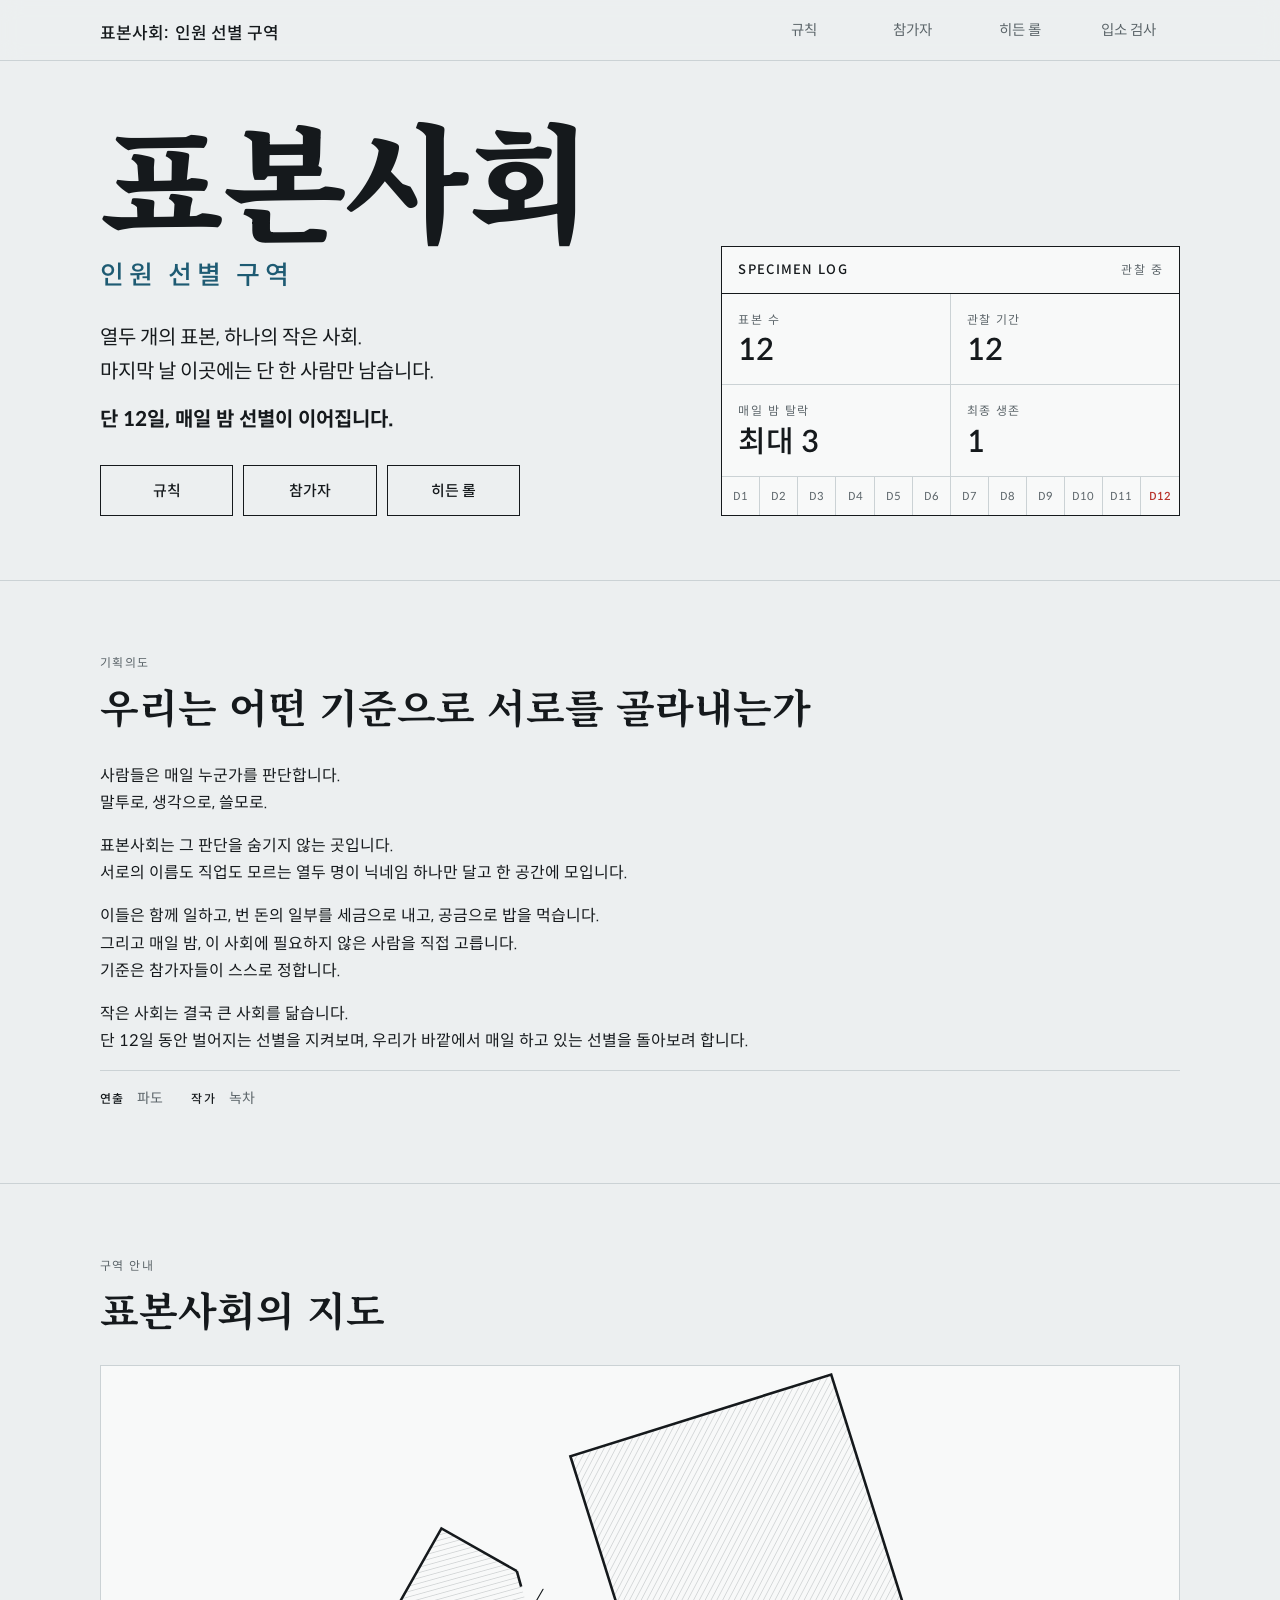
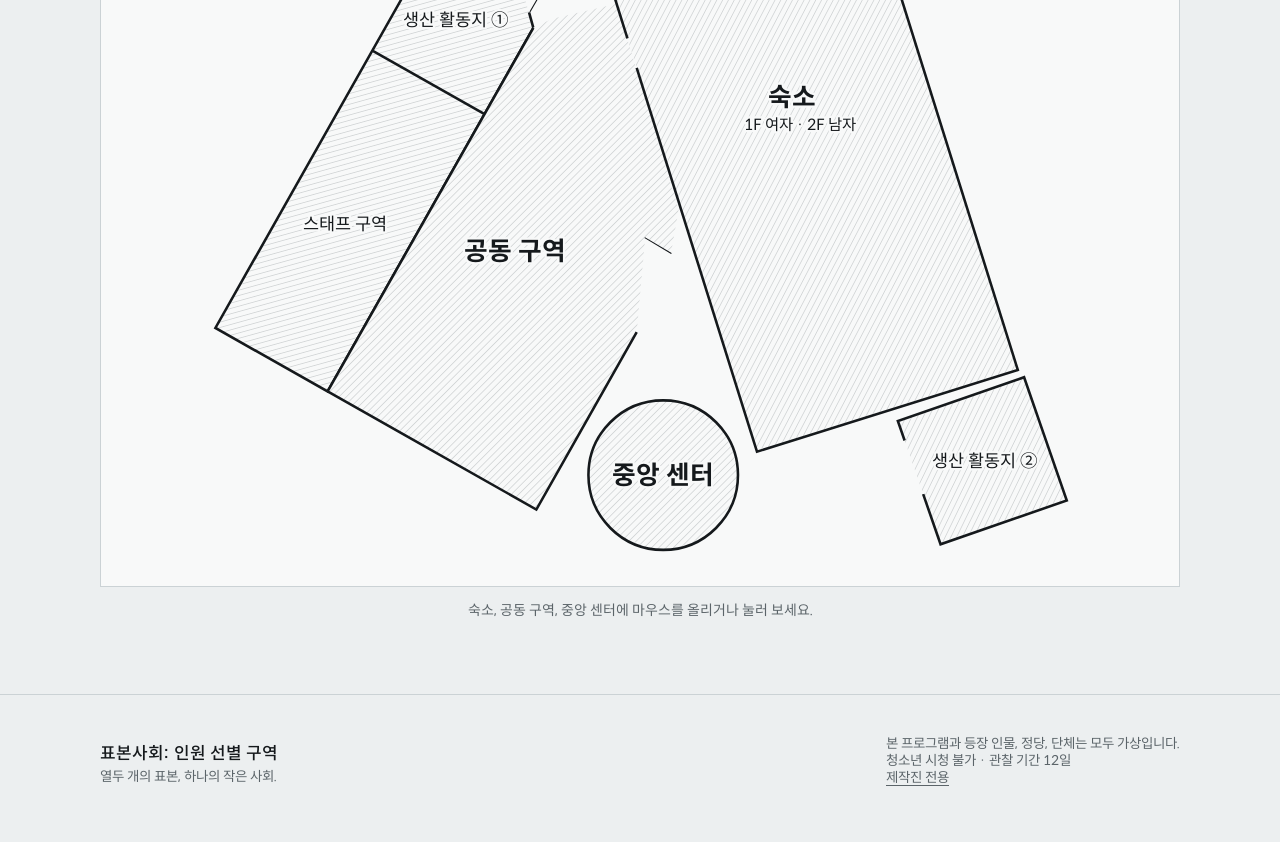
==== index.html @ 7f355a42 "입소 검사: 새 문항에서 첫 보기에 포커스 테두리가 떠 선택된 것처럼 보이던 문제 수정 Co-Authored-By: Claude Opus 5.5 <noreply@anthropic." ====
<!doctype html><html lang="ko"><head><meta charset=utf-8><meta name=viewport content="width=device-width,initial-scale=1,viewport-fit=cover"><style>:root{color-scheme:light;box-sizing:border-box;padding-top:env(safe-area-inset-top,0px);padding-bottom:env(safe-area-inset-bottom,0px)}html{scroll-padding-top:env(safe-area-inset-top,0px)}body{margin:0;padding:0;font:14px -apple-system,BlinkMacSystemFont,sans-serif;background:#fff;color:#000}img{max-width:100%}[hidden]:not([hidden=until-found i]){display:none!important}</style><title>표본사회: 인원 선별 구역</title><meta name="description" content="열두 개의 표본, 하나의 작은 사회. 표본사회: 인원 선별 구역"></head><body>
<link rel="preconnect" href="https://fonts.googleapis.com">
<link rel="stylesheet" href="https://fonts.googleapis.com/css2?family=Noto+Serif+KR:wght@400;600;700;900&display=swap">
<style>@font-face{font-family:'Spoqa Han Sans Neo';font-weight:400;font-display:swap;src:url('fonts/SpoqaHanSansNeo-Regular.woff2') format('woff2')}@font-face{font-family:'Spoqa Han Sans Neo';font-weight:500;font-display:swap;src:url('fonts/SpoqaHanSansNeo-Medium.woff2') format('woff2')}@font-face{font-family:'Spoqa Han Sans Neo';font-weight:700;font-display:swap;src:url('fonts/SpoqaHanSansNeo-Bold.woff2') format('woff2')}
/* Layout: 프로그램 공식 사이트 — 고정 상단 내비, 2단 히어로, 섹션별 그리드, 반응형 1단 전환 */
:root{
  --bg:#ECEFF0; --paper:#F8F9F9; --ink:#15191C; --muted:#5B6469; --line:#CBD2D5;
  --accent:#1E5B73; --accent-ink:#F8F9F9; --stamp:#B8322A; --tint:#DDE6E9;
  --display:"Noto Serif KR","Nanum Myeongjo",serif;
  --body:"Spoqa Han Sans Neo","Apple SD Gothic Neo","Malgun Gothic",sans-serif;
  --mono:var(--body);
  --head-h:60px;
}
@media (prefers-color-scheme: dark){:root:not([data-theme="light"]){
  --bg:#0F1315; --paper:#161C1F; --ink:#E4E9EB; --muted:#93A0A6; --line:#2A3438;
  --accent:#6FB2CC; --accent-ink:#0F1315; --stamp:#E0645A; --tint:#1C2A30; color-scheme:dark}}
:root[data-theme="dark"]{
  --bg:#0F1315; --paper:#161C1F; --ink:#E4E9EB; --muted:#93A0A6; --line:#2A3438;
  --accent:#6FB2CC; --accent-ink:#0F1315; --stamp:#E0645A; --tint:#1C2A30; color-scheme:dark}
*{box-sizing:border-box}
html{scroll-behavior:smooth}
@media (prefers-reduced-motion:reduce){html{scroll-behavior:auto}}
body{background:var(--bg);color:var(--ink);font-family:var(--body);font-size:16px;line-height:1.7;margin:0;word-break:keep-all;overflow-wrap:break-word;line-break:strict;-webkit-text-size-adjust:100%}
p,li,dd,td,blockquote{text-wrap:pretty}
button,input,textarea,dialog,table{word-break:inherit;overflow-wrap:inherit}
.wd{white-space:nowrap}
h1,h2,h3{font-weight:700;text-wrap:balance;margin:0}
p{margin:0}
a{color:inherit}
.container{max-width:1120px;margin:0 auto;padding-inline:20px}
.label{font-family:var(--mono);font-size:12px;letter-spacing:.12em;text-transform:uppercase;color:var(--muted)}
button{font:inherit;color:inherit}

/* header */
.site-head{position:sticky;top:env(safe-area-inset-top,0px);z-index:20;background:color-mix(in srgb,var(--bg) 88%,transparent);backdrop-filter:blur(10px);border-bottom:1px solid var(--line)}
.head-row{height:var(--head-h);display:flex;align-items:center;justify-content:space-between;gap:16px}
.brand{display:inline-flex;align-items:baseline;gap:.45em;line-height:1.2;text-decoration:none;color:var(--ink);white-space:nowrap}
.brand b{font-family:var(--display);font-weight:700;font-size:clamp(19px,5vw,24px);letter-spacing:.01em;color:var(--ink)}
.brand span{font-family:var(--body);font-weight:500;font-size:clamp(14px,3.6vw,17px);letter-spacing:0;color:var(--ink)}
.nav{display:grid;grid-template-columns:repeat(4,104px);gap:4px}
.nav a,.nav button{display:block;text-align:center;text-decoration:none;font-size:14.5px;padding:8px 0;border:0;background:none;cursor:pointer;color:var(--muted)}
.nav a:hover,.nav a.on,.nav button:hover,.nav button.on{color:var(--ink);background:var(--tint)}
.mobile-nav button{display:block;width:100%;text-align:left;padding:12px 4px;border:0;border-bottom:1px solid var(--line);background:none;font-size:16px;cursor:pointer}
.menu-btn{display:none;background:none;border:1px solid var(--line);width:42px;height:38px;cursor:pointer;align-items:center;justify-content:center}
.menu-btn svg{width:20px;height:20px;stroke:var(--ink)}
.mobile-nav{border-top:1px solid var(--line);padding-block:8px 16px}
.mobile-nav a{display:block;padding:12px 4px;text-decoration:none;border-bottom:1px solid var(--line);font-size:16px}
@media (max-width:820px){.nav{display:none}.menu-btn{display:flex}}
a:focus-visible,button:focus-visible{outline:2px solid var(--stamp);outline-offset:2px}

/* hidden mode: palette flips, only the hidden-role section shows */
body.hidden-mode{
  --bg:#0E1113; --paper:#151A1D; --ink:#EEF1F2; --muted:#8E9AA0; --line:#2B353A;
  --accent:#E0645A; --accent-ink:#0E1113; --stamp:#E0645A; --tint:#22191A;
}
@media (prefers-color-scheme: dark){:root:not([data-theme="light"]) body.hidden-mode{
  --bg:#EEF1F2; --paper:#F8F9F9; --ink:#121618; --muted:#5B6469; --line:#C9D0D3;
  --accent:#B8322A; --accent-ink:#F8F9F9; --stamp:#B8322A; --tint:#F1DEDC; color-scheme:light}}
:root[data-theme="dark"] body.hidden-mode{
  --bg:#EEF1F2; --paper:#F8F9F9; --ink:#121618; --muted:#5B6469; --line:#C9D0D3;
  --accent:#B8322A; --accent-ink:#F8F9F9; --stamp:#B8322A; --tint:#F1DEDC; color-scheme:light}
body{transition:background-color .4s,color .4s}
@media (prefers-reduced-motion:reduce){body{transition:none}}
section[data-page]{animation:pagein .35s ease}
@keyframes pagein{from{opacity:.4;transform:translateY(6px)}to{opacity:1;transform:none}}
@media (prefers-reduced-motion:reduce){section[data-page]{animation:none}}
.page-first{border-top:0 !important}
#shadow{min-height:calc(100vh - var(--head-h) - 140px);display:grid;align-content:center}
#shadow[hidden]{display:none}
.nav button.on,.mobile-nav button.on{color:var(--ink);background:var(--tint);font-weight:500}
.back{margin-top:24px;background:none;border:1.5px solid var(--ink);padding:10px 18px;cursor:pointer;font-size:14.5px}
.back:hover{background:var(--tint)}
.back-bottom{margin-top:40px}

/* hero */
.hero{padding-block:56px 64px}
.hero-grid{display:grid;grid-template-columns:1.25fr 1fr;gap:48px;align-items:end}
.hero h1{font-family:var(--display);font-weight:900;font-size:clamp(60px,11vw,128px);line-height:.95;letter-spacing:-.01em}
.hero .sub{font-family:var(--body);font-weight:500;font-size:clamp(18px,2.6vw,26px);letter-spacing:.18em;color:var(--accent);margin-top:14px}
.tagline{font-size:clamp(17px,2.2vw,20px);margin-top:24px}
.tagline-strong{margin-top:14px;font-weight:700}
.cta{display:grid;grid-template-columns:repeat(3,1fr);gap:10px;margin-top:28px;max-width:420px}
.btn{display:flex;align-items:center;justify-content:center;padding:12px 8px;background:none;cursor:pointer;text-decoration:none;font-weight:500;font-size:15px;border:1.5px solid var(--ink)}
.btn:hover{background:var(--ink);color:var(--bg)}
.label-card{background:var(--paper);border:1.5px solid var(--ink);display:grid}
.label-card header{display:flex;justify-content:space-between;align-items:center;padding:12px 16px;border-bottom:1.5px solid var(--ink)}
.label-card header b{font-family:var(--mono);font-weight:500;font-size:13px;letter-spacing:.1em}
.stats{display:grid;grid-template-columns:1fr 1fr}
.stats div{padding:16px;border-bottom:1px solid var(--line);display:grid;gap:2px}
.stats div:nth-child(odd){border-right:1px solid var(--line)}
.stats strong{font-family:var(--mono);font-weight:500;font-size:30px;font-variant-numeric:tabular-nums;line-height:1.2}
.days{display:grid;grid-template-columns:repeat(12,1fr)}
.days span{font-family:var(--mono);font-size:11px;text-align:center;padding:10px 0;border-right:1px solid var(--line);color:var(--muted)}
.days span:last-child{border-right:0;color:var(--stamp);font-weight:500}
@media (max-width:820px){.hero-grid{grid-template-columns:1fr;gap:32px}}

/* sections */
.sec{padding-block:72px;border-top:1px solid var(--line);scroll-margin-top:var(--head-h)}
.sec-head{display:grid;gap:8px;margin-bottom:32px}
.sec-head h2{font-family:var(--display);font-size:clamp(28px,4vw,40px);line-height:1.2}
.sec-head p{color:var(--muted)}

/* intro */
.intro-grid{display:grid;grid-template-columns:1fr;gap:48px}
.intro-grid p{max-width:none;width:100%}
.intro-grid p+p{margin-top:16px}
.facts{background:var(--paper);border:1px solid var(--line);align-self:start}
.facts div{display:grid;grid-template-columns:6.5em 1fr;gap:12px;padding:14px 18px;border-bottom:1px solid var(--line);font-size:15px}
.facts div:last-child{border-bottom:0}
.facts dt{color:var(--muted)}
.facts dd{margin:0;min-width:0}
.num{font-family:var(--mono);font-variant-numeric:tabular-nums}
@media (max-width:820px){.intro-grid{grid-template-columns:1fr;gap:28px}}

/* rules tabs */
.tabs{display:flex;flex-wrap:wrap;gap:0;border-bottom:1.5px solid var(--ink);overflow:visible;height:auto}
.tab{background:none;border:0;padding:12px 20px;cursor:pointer;font-size:15px;color:var(--muted);border-bottom:3px solid transparent;margin-bottom:-1.5px;white-space:nowrap}
.tab[aria-selected="true"]{color:var(--ink);border-bottom-color:var(--accent);font-weight:500}
.panel{display:grid;grid-template-columns:repeat(auto-fit,minmax(260px,1fr));gap:16px;padding-top:24px}
.rule{background:var(--paper);border:1px solid var(--line);padding:20px;display:grid;gap:8px;align-content:start}
.rule h3{font-family:var(--display);font-weight:600;font-size:22px}
.hl{color:var(--stamp);font-weight:500}

/* flow */
.flow{list-style:none;margin:0;padding:0;display:grid;grid-template-columns:repeat(5,1fr);gap:0;counter-reset:s;border:1.5px solid var(--ink);background:var(--paper)}
.flow li{counter-increment:s;padding:20px 18px;border-right:1px solid var(--line);display:grid;gap:6px;align-content:start;min-width:0}
.flow li:last-child{border-right:0}
.flow li::before{content:counter(s,decimal-leading-zero);font-family:var(--mono);font-size:22px;color:var(--accent)}
.flow b{font-weight:500}
.flow p{font-size:14.5px;color:var(--muted)}
@media (max-width:900px){.flow{grid-template-columns:1fr}.flow li{border-right:0;border-bottom:1px solid var(--line);grid-template-columns:3em 1fr}.flow li::before{grid-row:span 2}.flow li:last-child{border-bottom:0}}

/* code decoder */
.code-grid{display:grid;grid-template-columns:1.1fr 1fr;gap:32px;align-items:start}
.decoder{background:var(--paper);border:1.5px solid var(--ink);padding:24px;display:grid;gap:20px}
.code-row{display:flex;flex-wrap:wrap;gap:8px;align-items:center}
.slot{font-family:var(--mono);font-size:30px;width:54px;height:62px;display:grid;place-items:center;border:1px solid var(--line);background:var(--bg);line-height:1}
button.slot{cursor:pointer}
button.slot:hover{border-color:var(--ink)}
button.slot[aria-pressed="true"]{background:var(--accent);color:var(--accent-ink);border-color:var(--accent)}
.code-rows{display:grid;grid-template-columns:auto 1fr;gap:8px 14px;align-items:center}
.row-label{font-family:var(--mono);font-size:12px;letter-spacing:.1em;color:var(--muted)}
.code-row{flex-wrap:nowrap}
.num-row .slot{color:var(--muted)}
.num-row .slot.on{color:var(--accent);border-color:var(--accent)}
.sep{font-family:var(--mono);font-size:26px;color:var(--muted);padding-inline:2px}
.axis-note{min-height:6em;border-left:3px solid var(--accent);padding-left:14px;display:grid;gap:4px;align-content:start}
.axis-note strong{font-weight:500;font-size:18px}
.axes{display:grid;gap:0;border-top:1px solid var(--line)}
.axes div{display:grid;grid-template-columns:3.2em 5em 1fr;gap:12px;padding:14px 0;border-bottom:1px solid var(--line);align-items:baseline}
.axes .pair{font-family:var(--mono);color:var(--accent);font-size:14px;display:block;min-width:0}
.axes .pair small{display:block;margin-top:2px;font-size:12px;letter-spacing:.06em;color:var(--muted)}
.axis-note .ini{color:var(--accent)}
.credits{display:flex;flex-wrap:wrap;gap:4px 28px;margin-top:28px;padding-top:16px;border-top:1px solid var(--line);font-size:14px;color:var(--muted)}
.credits b{font-family:var(--mono);font-weight:500;font-size:12px;letter-spacing:.1em;color:var(--ink);margin-right:10px}
.side-tabs{display:flex;gap:6px;flex-wrap:wrap;margin-block:2px 4px}
.side-tab{font-family:var(--body);font-size:13px;padding:5px 12px;border:1px solid var(--line);background:var(--bg);color:var(--ink);cursor:pointer}
.side-tab b{font-family:var(--mono);font-weight:500;color:var(--accent)}
.side-tab em{font-style:normal;font-size:11px;color:var(--muted);margin-left:2px}
.side-tab:hover{border-color:var(--ink)}
.side-tab[aria-selected="true"]{background:var(--accent);color:var(--accent-ink);border-color:var(--accent)}
.side-tab[aria-selected="true"] b,.side-tab[aria-selected="true"] em{color:inherit}
@media (max-width:820px){.code-grid{grid-template-columns:1fr}}
@media (max-width:420px){.slot{width:44px;height:54px;font-size:24px}.axes div{grid-template-columns:3em 1fr}.axes .pair{grid-column:2}}

/* zones */
.zmap{margin:0}
.zmap-art{height:min(822px,calc((100vw - 40px) * 1590 / 1740));border:1px solid var(--line);background:var(--paper);--hatch:color-mix(in srgb,var(--muted) 55%,var(--paper))}
.zmap-art svg{display:block;width:100%;height:100%}
.zmap-art .bg{fill:var(--paper)}
.zhint{margin:12px 0 0;color:var(--muted);font-size:14px;text-align:center}
.zmap-art .ar,.zmap-art .ar2{fill:url(#hx);stroke:none;transition:fill .2s}
.zmap-art .wl{fill:none;stroke:var(--ink);stroke-width:5;stroke-linejoin:miter}
.zmap-art .th{fill:none;stroke:var(--ink);stroke-width:1.6}
.zmap-art .fu,.zmap-art .rm{fill:var(--paper);stroke:var(--ink);stroke-width:2}
.zmap-art .bt{fill:var(--tint);stroke:var(--ink);stroke-width:1.6}
.zmap-art .tv{fill:var(--ink)}
.zmap-art .bk{fill:var(--muted)}
.zmap-art .mb{fill:var(--paper);stroke:var(--ink);stroke-width:3}
.zmap-art .mn,.zlegend .mn{stroke:var(--ink);stroke-width:5;stroke-linecap:round;fill:none}
.zmap-art .wbd,.zlegend .wbd{stroke:var(--ink);stroke-width:5;stroke-dasharray:10 6;fill:none}
.zmap-art .mg{fill:var(--paper);stroke:var(--ink);stroke-width:2}
.zmap-art .ds{fill:none;stroke:var(--ink);stroke-width:2;stroke-dasharray:12 9}
.zmap-art .gate{fill:none;stroke:var(--ink);stroke-width:2.2;stroke-linecap:round;stroke-linejoin:round}
.zmap-art .gl{fill:none;stroke:var(--ink);stroke-width:3;stroke-linejoin:round}
.zr:hover .gl{stroke:var(--accent)}
.zmap-art .arw{fill:none;stroke:var(--muted);stroke-width:4;stroke-linecap:round;stroke-linejoin:round}
.zmap-art .stat{transition:opacity .2s}
.zr{cursor:pointer;outline:none;transition:opacity .2s}
.zmap-art:has(.zr:hover) .zr:not(:hover),.zmap-art:has(.zr:hover) .stat,.zmap-art:has(.zr:focus-visible) .zr:not(:focus-visible),.zmap-art:has(.zr:focus-visible) .stat{opacity:.3}
.zr:hover .ar,.zr:focus-visible .ar{fill:color-mix(in srgb,var(--accent) 30%,var(--paper))}
.zr:hover .wl,.zr:focus-visible .wl{stroke:var(--accent)}
.zmap-art text{font-family:var(--body);text-anchor:middle;pointer-events:none;fill:var(--ink);paint-order:stroke;stroke:var(--paper);stroke-width:9px;stroke-linejoin:round}
.zmap-art .zn{font-size:50px;font-weight:600}
.zmap-art .zs{font-size:34px}
.zmap-art .zs2{font-size:30px}
.zlegend{list-style:none;margin:0;padding:0;display:flex;flex-wrap:wrap;gap:6px 16px;font-size:13px;color:var(--muted)}
.zlegend li{display:flex;align-items:center;gap:6px}
.zlegend svg{width:24px;height:12px;flex:none}
.zlegend .tv{fill:var(--ink)}.zlegend .bk{fill:var(--muted)}.zlegend .mb{fill:var(--paper);stroke:var(--ink);stroke-width:1.5}.zlegend .bt{fill:var(--tint);stroke:var(--ink);stroke-width:1}
.zlegend .mn{stroke-width:3}.zlegend .wbd{stroke-width:3;stroke-dasharray:4 2}
.zdlg .zpl{aspect-ratio:auto;border:1px solid var(--line);display:grid;place-items:center;background:#2a2a2a}
.zdlg .zpl svg{width:100%;height:auto;max-height:62vh}
.zdlg .zpl .pw{stroke-width:5}.zdlg .zpl .pd{stroke-width:1.6}.zdlg .zpl .pf{stroke-width:1.8}
.zdlg .zpl .qn{fill:none}.zdlg .zpl .qrm{fill:#333;stroke:#8c8c8c;stroke-width:1.6}
.zdlg .zpl .qbt{fill:#3d3d3d;stroke:#8c8c8c;stroke-width:1.4}
.zdlg .zpl .qbk{fill:#6f6f6f}.zdlg .zpl .qmb{fill:none;stroke:#d0d0d0;stroke-width:2.5}
.zdlg .zpl .qmn{stroke:#e0e0e0;stroke-width:4;stroke-linecap:round;fill:none}
.zdlg .zpl .qwb{stroke:#d0d0d0;stroke-width:4;stroke-dasharray:9 5;fill:none}
.zdlg .zpl .qmg{fill:none;stroke:#8c8c8c;stroke-width:1.8}
.zdlg .zpl .qgate{fill:none;stroke:#bdbdbd;stroke-width:2;stroke-linecap:round;stroke-linejoin:round}.zdlg .zpl .qgl{fill:none;stroke:#e0e0e0;stroke-width:2}
.zdlg .zpl .pdash{stroke-width:1.6;stroke-dasharray:10 8}
.zdlg .zpl .pl3{fill:#f0f0f0;font-family:var(--body);font-size:19px;font-weight:500;text-anchor:middle}
.zdlg .zpl .pl2{fill:#c4c4c4;font-family:var(--body);font-size:var(--fs);text-anchor:middle}
.zdlg .zpl[hidden],.zlegend[hidden]{display:none}
.zdlg h3{font-family:var(--display);font-size:clamp(28px,6vw,36px)}
.zlist[hidden]{display:none}.zlist{margin:0;padding:0;list-style:none;display:flex;flex-wrap:wrap;gap:6px}
.zlist li{border:1px solid var(--line);padding:2px 10px;font-size:14px;color:var(--muted)}
.zone-art{aspect-ratio:4/3;max-width:100%;border-bottom:1px solid var(--line);overflow:hidden;background:#2a2a2a}
.zone-art svg{display:block;width:100%;height:100%}
.zone-art .bg{fill:#2a2a2a}
.zone-art .pw{stroke:#9b9b9b;stroke-width:4.5;fill:none;stroke-linecap:butt;stroke-linejoin:miter}
.zone-art .pf{stroke:#8c8c8c;stroke-width:.8;fill:none}
.zone-art .pfill{fill:#8c8c8c;stroke:none}
.zone-art .pd{stroke:#8c8c8c;stroke-width:.8;fill:none}
.zone-art .pdash{stroke:#c2c2c2;stroke-width:.8;stroke-dasharray:3 3;fill:none}
.zone-art .pl{fill:#c4c4c4;font-family:var(--body);font-size:7px;letter-spacing:.04em;text-anchor:middle;word-break:normal}
.zone-art .pt{fill:#ececec;font-family:var(--body);font-size:12px}
.zone-art .ps{fill:#a8a8a8;font-family:var(--body);font-size:6.5px;letter-spacing:.06em}
.zone-body{padding:20px;display:grid;gap:8px}
.zone h3{font-family:var(--display);font-weight:600;font-size:24px}
@media (max-width:820px){.zones{grid-template-columns:1fr}}

/* cast */
.cast{display:grid;grid-template-columns:repeat(6,1fr);gap:12px}
.tube{background:var(--paper);border:1px solid var(--line);padding:16px;display:grid;gap:6px;text-align:left;cursor:pointer;transition:transform .15s,border-color .15s}
.tube:hover{border-color:var(--ink);transform:translateY(-2px)}
.tube .no{font-family:var(--mono);font-size:12px;color:var(--muted)}
.tube .nick{font-family:var(--display);font-weight:600;font-size:26px;line-height:1.2}
.tube .no{display:flex;justify-content:space-between;align-items:center;gap:6px}
.out-tag{font-style:normal;font-family:var(--mono);font-size:11px;letter-spacing:.06em;color:var(--stamp);border:1px solid var(--stamp);padding:1px 6px;white-space:nowrap}
.big-tag{justify-self:start;font-size:13px;padding:3px 10px}
.tube.out{background:var(--bg)}
.tube.out .nick{color:var(--muted);text-decoration:line-through;text-decoration-color:var(--stamp);text-decoration-thickness:2px}
.tube.out .code{opacity:.5}
.tube .code{font-family:var(--mono);font-size:12px;color:var(--muted);letter-spacing:.15em}
@media (max-width:1000px){.cast{grid-template-columns:repeat(4,1fr)}}
@media (max-width:640px){.cast{grid-template-columns:repeat(2,1fr)}}
@media (prefers-reduced-motion:reduce){.tube{transition:none}.tube:hover{transform:none}}
.profile{border:1.5px solid var(--ink);background:var(--paper);color:var(--ink);padding:0;width:clamp(min(520px,calc(100vw - 32px)),58vw,880px);max-width:calc(100vw - 32px);max-height:calc(100dvh - 48px);overflow:auto}
.profile.zdlg{width:clamp(min(520px,calc(100vw - 32px)),72vw,1180px)}
.profile .p-body{padding:clamp(20px,3vw,40px) clamp(18px,3vw,40px) clamp(24px,3.4vw,44px);gap:clamp(14px,1.8vw,24px)}

.zdlg .zpl svg{max-height:min(62vh,62dvh)}

.profile::backdrop{background:rgba(10,14,16,.55)}
.profile header{display:flex;justify-content:space-between;align-items:center;padding:12px 16px;border-bottom:1.5px solid var(--ink)}
.profile header b{font-family:var(--mono);font-weight:500;font-size:13px;letter-spacing:.1em}
.close{background:none;border:1px solid var(--line);width:36px;height:36px;cursor:pointer;font-size:18px;line-height:1}
.close:hover{border-color:var(--ink)}
.p-secret{margin:0 auto 0 14px;padding:4px 0;background:none;border:0;font-size:13px;color:var(--muted);opacity:.45;cursor:pointer;transition:opacity .2s}
.p-secret:hover,.p-secret:focus-visible{opacity:1;color:var(--ink)}
.p-secret:focus-visible{outline:0;text-decoration:underline;text-underline-offset:3px}
.lock{width:min(420px,calc(100vw - 32px))}
.lock form{display:grid;gap:12px}
.lock input{ime-mode:disabled;font:inherit;font-family:var(--mono);font-size:18px;letter-spacing:.2em;padding:10px 12px;border:1.5px solid var(--ink);background:var(--bg);color:var(--ink);width:100%}
.lock .err{min-height:1.5em;font-size:14px;color:var(--stamp)}
.lock .go{justify-self:start;background:none;border:1.5px solid var(--ink);padding:9px 18px;cursor:pointer;font-size:14.5px}
.lock .go:hover{background:var(--ink);color:var(--bg)}
.lock .go:disabled{opacity:.5;cursor:wait}
.p-body{padding:28px 24px 32px;display:grid;gap:18px}
.profile .big{font-family:var(--display);font-weight:900;font-size:clamp(44px,10vw,64px);line-height:1}
.profile .q{font-size:clamp(17px,1.6vw,22px);line-height:1.6;border-left:3px solid var(--accent);padding-left:14px;white-space:pre-line}
.p-nav{display:flex;justify-content:space-between;border-top:1px solid var(--line)}
.p-nav button{flex:1;background:none;border:0;padding:14px;cursor:pointer;font-size:14px;color:var(--muted)}
.p-nav button:first-child{border-right:1px solid var(--line)}
.p-nav button:hover{color:var(--ink);background:var(--tint)}

/* shadow */
.shadow{position:relative;background:var(--paper);border:1.5px solid var(--ink);padding:40px 36px 36px;overflow:hidden}
.shadow h2{font-family:var(--display);font-size:clamp(28px,4vw,40px)}
.shadow p{max-width:60ch;margin-top:12px}
.stamp{--blood:#7A0B0E;display:none;position:fixed;z-index:30;top:calc(50% - 20px);left:50%;transform:translate(-50%,-50%) rotate(11deg);font-family:var(--display);font-weight:900;font-size:min(6.2vw,14vh);letter-spacing:.02em;white-space:nowrap;color:var(--blood);border:max(5px,.08em) double var(--blood);padding:.06em .28em .12em;line-height:1.15;opacity:.88;mix-blend-mode:multiply;pointer-events:none;text-shadow:0 0 1px var(--blood)}
body.hidden-mode .stamp{display:block}
body.hidden-mode .stamp{--blood:#B5161C;mix-blend-mode:normal}
@media (prefers-color-scheme: dark){:root:not([data-theme="light"]) body.hidden-mode .stamp{--blood:#7A0B0E;mix-blend-mode:multiply}}
:root[data-theme="dark"] body.hidden-mode .stamp{--blood:#7A0B0E;mix-blend-mode:multiply}
body.hidden-mode .stamp{animation:stampdrop .5s cubic-bezier(.2,.9,.3,1.2) .15s both}
@keyframes stampdrop{0%{opacity:0;transform:translate(-50%,-90%) rotate(11deg) scale(1.6)}70%{opacity:.95;transform:translate(-50%,-50%) rotate(11deg) scale(.96)}100%{opacity:.88;transform:translate(-50%,-50%) rotate(11deg) scale(1)}}
@media (prefers-reduced-motion:reduce){body.hidden-mode .stamp{animation:none}}
@media (max-width:820px){.shadow{padding:32px 20px 24px}}

/* 입소 전 검사 */
.exam{max-width:760px}
.exam-card{background:var(--paper);border:1.5px solid var(--ink)}
.exam-card header{display:flex;justify-content:space-between;align-items:center;gap:12px;padding:12px 16px;border-bottom:1.5px solid var(--ink)}
.exam-card header b{font-family:var(--mono);font-weight:500;font-size:13px;letter-spacing:.1em}
.exam-body{padding:clamp(20px,4vw,36px);display:grid;gap:20px}
.exam-rules{list-style:none;margin:0;padding:0;display:grid;border-top:1px solid var(--line)}
.exam-rules li{display:grid;grid-template-columns:4.5em 1fr;gap:12px;padding:12px 0;border-bottom:1px solid var(--line);align-items:baseline}
.exam-rules b{font-family:var(--mono);font-weight:500;color:var(--accent)}
.exam-form{display:grid;gap:8px}
.exam-row{display:flex;flex-wrap:wrap;gap:10px;align-items:center}
.exam-form input{flex:1 1 220px;min-width:0;font:inherit;font-size:17px;padding:10px 12px;border:1.5px solid var(--ink);background:var(--bg);color:var(--ink)}
.exam .go{background:none;border:1.5px solid var(--ink);padding:10px 20px;cursor:pointer;font-size:15px;font-weight:500}
.exam .go:hover:not(:disabled){background:var(--ink);color:var(--bg)}
.exam .go:disabled{opacity:.45;cursor:not-allowed}
.exam .err{min-height:1.5em;font-size:14px;color:var(--stamp)}
.exam-link{justify-self:start;background:none;border:0;padding:4px 0;cursor:pointer;font-size:14px;color:var(--muted);text-decoration:underline;text-underline-offset:3px}
.exam-link:hover:not(:disabled){color:var(--ink)}
.exam-link:disabled{opacity:.35;cursor:default;text-decoration:none}
.exam-bar{display:grid;grid-template-columns:repeat(12,1fr);gap:2px;padding:8px 16px;border-bottom:1px solid var(--line)}
.exam-bar span{height:6px;background:var(--line)}
.exam-bar .done{background:var(--accent)}
.exam-bar .now{background:var(--ink)}
.exam-q{font-family:var(--display);font-weight:700;font-size:clamp(22px,3.6vw,32px);line-height:1.45;min-height:2.9em}
.scale{display:grid;grid-template-columns:repeat(4,1fr);gap:8px}.scale:focus{outline:0}
.opt{display:grid;gap:4px;justify-items:center;padding:14px 6px;border:1.5px solid var(--line);background:var(--bg);cursor:pointer;font-size:14px;transition:border-color .15s,background-color .15s}
.opt b{font-family:var(--mono);font-weight:500;font-size:20px;color:var(--muted)}
.opt:hover{border-color:var(--ink)}
.opt[aria-checked="true"]{background:var(--accent);border-color:var(--accent);color:var(--accent-ink)}
.opt[aria-checked="true"] b{color:inherit}
.exam-nav{display:flex;justify-content:space-between;align-items:center;gap:12px;flex-wrap:wrap}
@media (max-width:560px){.exam-body{gap:14px}.exam-rules li{grid-template-columns:3.6em 1fr}.exam-q{font-size:20px;min-height:0}.scale{grid-template-columns:1fr;gap:6px}.opt{grid-template-columns:2em 1fr;justify-items:start;align-items:center;padding:10px 14px;text-align:left}.opt b{font-size:18px}.exam-nav .label{display:none}}
.exam .code-box{display:grid;gap:10px;padding-bottom:20px}
.exam .slot{position:relative;transition:color .2s,border-color .2s}
.exam .slot.letter.on{color:var(--accent);border-color:var(--accent)}
.exam .num-row{margin-top:14px}
.exam .num-row .slot.on{color:var(--ink)}
.exam .slot small{position:absolute;bottom:-20px;left:0;right:0;font-family:var(--body);font-size:11px;color:var(--muted);text-align:center}
.res-grid{display:grid;grid-template-columns:auto 1fr;gap:20px 40px;align-items:end}
.res-assign{display:grid;gap:6px}
.res-nick{font-family:var(--display);font-weight:900;font-size:clamp(52px,9vw,88px);line-height:1}
.res-assign p{color:var(--muted);font-size:14.5px}
.res-pw{display:grid;gap:8px;border-top:1px solid var(--line);padding-top:20px}
.res-pw code{font-family:var(--mono);font-size:20px;letter-spacing:.12em;padding:6px 12px;border:1px dashed var(--accent);color:var(--accent)}
.res-pw .access{font-size:14px;color:var(--muted);border-left:3px solid var(--stamp);padding-left:12px}
.res-pw .access em{font-style:normal;color:var(--stamp)}
@media (max-width:640px){.res-grid{grid-template-columns:1fr}}
@media (prefers-reduced-motion:reduce){.opt,.exam .slot{transition:none}}
.staff-link{color:var(--muted);text-underline-offset:3px}
.staff-link:hover{color:var(--ink)}

footer{border-top:1px solid var(--line);padding-block:40px 56px;color:var(--muted);font-size:13.5px;line-height:1.26}
.foot{display:flex;flex-wrap:wrap;justify-content:space-between;gap:24px}
.file-actions{border-top:1px solid var(--line);padding-block:40px 64px}
.file-actions .container{display:flex;flex-wrap:wrap;gap:12px}
.file-actions .back{margin-top:0}
/* PDF 저장(인쇄): 참가자 파일 본문만 */
@page{margin:14mm 12mm}
@media print{
  body{-webkit-print-color-adjust:exact;print-color-adjust:exact;transition:none}
  .site-head,footer,.stamp,dialog,.file-actions,main>section:not(#secret){display:none!important}
  section[data-page]{animation:none}
  #secret .toc{position:static}
  #secret .file-head{padding-top:0}
  #secret .sec{padding-block:28px}
  #secret .qcard,#secret .rel,#secret .ev-slot,#secret tr,#secret .label-card,#secret .chapter h3{break-inside:avoid}
  #secret .sec-head{break-after:avoid}
}
</style>

<header class="site-head">
  <div class="container">
    <div class="head-row">
      <a class="brand" href="#top" data-view="home" aria-label="표본사회: 인원 선별 구역"><b>표본사회:</b><span>인원 선별 구역</span></a>
      <nav class="nav" id="nav" aria-label="주 메뉴">
        <button type="button" data-view="rules">규칙</button><button type="button" data-view="cast">참가자</button><button type="button" data-view="shadow">히든 롤</button><button type="button" data-view="test">입소 검사</button>
      </nav>
      <button class="menu-btn" id="menu-btn" aria-expanded="false" aria-controls="mobile-nav" aria-label="메뉴 열기">
        <svg viewBox="0 0 24 24" fill="none" stroke-width="2"><path d="M3 6h18M3 12h18M3 18h18"/></svg>
      </button>
    </div>
    <nav class="mobile-nav" id="mobile-nav" hidden aria-label="모바일 메뉴">
      <button type="button" data-view="rules">규칙</button><button type="button" data-view="cast">참가자</button><button type="button" data-view="shadow">히든 롤</button><button type="button" data-view="test">입소 검사</button>
    </nav>
  </div>
</header>

<main id="top">
  <section class="hero" data-page="home">
    <div class="container hero-grid">
      <div>
        <h1>표본사회</h1>
        <p class="sub">인원 선별 구역</p>
        <p class="tagline">열두 개의 표본, 하나의 작은 사회.<br>마지막 날 이곳에는 단 한 사람만 남습니다.</p>
        <p class="tagline tagline-strong">단 12일, 매일 밤 선별이 이어집니다.</p>
        <div class="cta">
          <button type="button" class="btn" data-view="rules">규칙</button>
          <button type="button" class="btn" data-view="cast">참가자</button>
          <button type="button" class="btn" data-view="shadow">히든 롤</button>
        </div>
      </div>
      <div class="label-card" aria-label="표본 정보">
        <header><b>SPECIMEN LOG</b><span class="label">관찰 중</span></header>
        <div class="stats">
          <div><span class="label">표본 수</span><strong>12</strong></div>
          <div><span class="label">관찰 기간</span><strong>12</strong></div>
          <div><span class="label">매일 밤 탈락</span><strong>최대 3</strong></div>
          <div><span class="label">최종 생존</span><strong>1</strong></div>
        </div>
        <div class="days" aria-label="관찰 일차"><span>D1</span><span>D2</span><span>D3</span><span>D4</span><span>D5</span><span>D6</span><span>D7</span><span>D8</span><span>D9</span><span>D10</span><span>D11</span><span>D12</span></div>
      </div>
    </div>
  </section>

  <section class="sec" id="intro" data-page="home">
    <div class="container">
      <div class="sec-head"><span class="label">기획의도</span><h2>우리는 어떤 기준으로 서로를 골라내는가</h2></div>
      <div class="intro-grid">
        <div>
          <p>사람들은 매일 누군가를 판단합니다.<br>말투로, 생각으로, 쓸모로.</p><p>표본사회는 그 판단을 숨기지 않는 곳입니다.<br>서로의 이름도 직업도 모르는 열두 명이 닉네임 하나만 달고 한 공간에 모입니다.</p>
          <p>이들은 함께 일하고, 번 돈의 일부를 세금으로 내고, 공금으로 밥을 먹습니다.<br>그리고 매일 밤, 이 사회에 필요하지 않은 사람을 직접 고릅니다.<br>기준은 참가자들이 스스로 정합니다.</p>
          <p>작은 사회는 결국 큰 사회를 닮습니다.<br>단 12일 동안 벌어지는 선별을 지켜보며, 우리가 바깥에서 매일 하고 있는 선별을 돌아보려 합니다.</p>
          <p class="credits"><span><b>연출</b> 파도</span><span><b>작가</b> 녹차</span></p>
        </div>
      </div>
    </div>
  </section>

  <section class="sec" id="rules" data-page="rules">
    <div class="container">
<div class="sec-head"><span class="label">규칙</span><h2>표본사회의 법</h2><p>입소와 동시에 모든 참가자에게 적용됩니다.</p></div>
      <div class="tabs" role="tablist" aria-label="규칙 분류">
        <button class="tab" role="tab" id="tab-life" aria-selected="true" aria-controls="panel-life">생활</button>
        <button class="tab" role="tab" id="tab-cut" aria-selected="false" aria-controls="panel-cut">탈락</button>
        <button class="tab" role="tab" id="tab-reward" aria-selected="false" aria-controls="panel-reward">보상</button>
      </div>
      <div class="panel" role="tabpanel" id="panel-life" aria-labelledby="tab-life">
        <div class="rule"><span class="label">원칙</span><h3>닉네임 사용</h3><p>모든 참가자는 본래의 신분이 아닌 스스로 정한 닉네임으로 살아가게 됩니다. 사회적으로 문제가 되는 닉네임은 사용할 수 없으며, <strong>자신의 이름을 밝히는 참가자는 즉시 퇴소 처리됩니다.</strong></p></div>
        <div class="rule"><span class="label">공금</span><h3>20%는 사회의 몫</h3><p>매일 저녁, 생산 활동으로 축적한 상금의 20%를 세금으로 납부합니다.<br>식사와 생필품은 공금으로만 구매 가능하며, 장부 관리자가 구매를 진행합니다.<br><strong>탈락자의 누적 상금 또한 공금으로 귀결됩니다.</strong></p></div>
        <div class="rule"><span class="label">리더</span><h3>최다 라이크</h3><p>전날 진행된 라이크 투표에서 최다 득표자로 선별된 인원이 다음 날 리더가 됩니다. 리더는 당일 생산 활동 참여자를 직접 선별하고 함께 참여하여 추가 상금을 획득합니다.</p></div>
      </div>
      <div class="panel" role="tabpanel" id="panel-cut" aria-labelledby="tab-cut" hidden>
        <div class="rule"><span class="label">탈락</span><h3>매일 밤 최대 <span class="hl">3명</span></h3><p>선별 작업과 최다 헤이트 탈락 찬반 투표로 탈락자가 선별됩니다.</p></div>
        <div class="rule"><span class="label">선별 작업</span><h3>코드를 맞히면 탈락</h3><p>다른 참가자의 사상 코드를 추측해 검증합니다.<br>검증에 성공하면 그 참가자는 탈락합니다.</p><p><strong>하루 최대 2명.</strong></p></div>
        <div class="rule"><span class="label">헤이트</span><h3>가장 도움이 되지 않은 1명</h3><p>투표로 1명을 고른 뒤, 찬반 투표를 거쳐 과반수의 찬성을 받으면 즉시 퇴소 처리됩니다.</p></div>
      </div>
      <div class="panel" role="tabpanel" id="panel-reward" aria-labelledby="tab-reward" hidden>
        <div class="rule"><span class="label">라이크</span><h3>추가 상금 100만 원</h3><p>가장 많은 표를 받은 1명은 추가 상금과 함께 다음 날 리더가 됩니다.</p></div>
        <div class="rule"><span class="label">면제권</span><h3><span class="hl">탈락 면제</span></h3><p>라이크에 두 번 뽑히면 탈락 면제권을 받습니다. 원할 때 한 번 쓸 수 있습니다.</p></div>
        <div class="rule"><span class="label">우승</span><h3>최대 <span class="hl">5억</span></h3><p>마지막까지 남은 1명은 기본 상금 3억 원에 생산 활동으로 쌓은 누적 상금 약 2억 원을 더해, 최대 5억 원을 가져갑니다.</p></div>
      </div>

      <div style="margin-top:56px">
        <div class="sec-head" style="margin-bottom:20px"><span class="label">하루의 순서</span><h2>표본사회의 하루</h2></div>
        <ol class="flow">
          <li><b>생산 활동</b><p>리더가 선별한 인원이 그날의 활동(퀴즈, 추리, 다수결, 보물찾기)에 참여합니다.</p></li>
          <li><b>세금과 분배</b><p>획득 상금에서 세금을 제외하고 참가자끼리 분배하며, 리더가 중앙 센터에 제출합니다.</p></li>
          <li><b>호감도 투표</b><p>저녁 식사 후부터 자정까지 전원 라이크 1인·헤이트 1인을 투표합니다.<br>최다 라이크는 리더, 최다 헤이트는 탈락 후보로 찬반 투표를 거칩니다.</p></li>
          <li><b>밤의 명제</b><p>'그렇다' 또는 '아니다'로 답하며, 결과는 인원수만 공개됩니다.</p></li>
          <li><b>선별 작업</b><p>호감도 투표와 동시에 진행됩니다. 검증 성공 시 즉시 탈락하며, 실패 시 정답 코드만 공격자에게 공개되며, 강도는 공개되지 않습니다.</p></li>
        </ol>
      </div>
    </div>
  </section>

  <section class="sec" id="code" data-page="rules">
    <div class="container">
      <div class="sec-head"><span class="label">사상 코드</span><h2>표본사회의 핵심</h2><p>입소 전 검사로 받는 개인 코드입니다.<br>네 축의 방향을 글자로, 그 생각의 강도를 1부터 3까지 숫자로 나타냅니다.<br>코드는 본인만 압니다.</p></div>
      <div class="code-grid">
        <div class="decoder">
          <span class="label">예시 코드 · 글자를 눌러 읽고, 탭으로 반대 코드 보기</span>
          <div class="code-rows"><span class="row-label">코드</span><div class="code-row" id="code-row">
            <button class="slot" id="ax-0" aria-pressed="true" data-i="0">P</button>
            <button class="slot" id="ax-1" aria-pressed="false" data-i="1">E</button>
            <button class="slot" id="ax-2" aria-pressed="false" data-i="2">I</button>
            <button class="slot" id="ax-3" aria-pressed="false" data-i="3">O</button>
            </div>
          <span class="row-label">강도</span><div class="code-row num-row" id="num-row">
            <span class="slot num" data-i="0">2</span><span class="slot num" data-i="1">1</span><span class="slot num" data-i="2">3</span><span class="slot num" data-i="3">2</span>
          </div></div>
          <div class="axis-note" id="axis-note" aria-live="polite"></div>
        </div>
        <div class="axes">
          <div><span class="label">1축</span><strong>젠더·성</strong><span class="pair">R 전통 / P 변화<small>Rooted / Prospective</small></span></div>
          <div><span class="label">2축</span><strong>경제</strong><span class="pair">E 경쟁 / W 분배<small>Enterprise / Welfare</small></span></div>
          <div><span class="label">3축</span><strong>질서</strong><span class="pair">U 집단 / I 개인<small>Unity / Individual</small></span></div>
          <div><span class="label">4축</span><strong>신념</strong><span class="pair">O 인정 / C 배제<small>Open / Closed</small></span></div>
        </div>
      </div>
      <button type="button" class="back back-bottom" data-view="home">← 메인으로 돌아가기</button>
    </div>
  </section>

  <section class="sec" id="zones" data-page="home">
    <div class="container">
      <div class="sec-head"><span class="label">구역 안내</span><h2>표본사회의 지도</h2></div>
      <div class="zmap"><div class="zmap-art"><svg viewBox="340 -10 1740 1590" role="group" aria-label="표본사회 전체 구역 지도"><defs><pattern id="hx" width="10" height="10" patternUnits="userSpaceOnUse" patternTransform="rotate(45)"><rect width="10" height="10" fill="var(--paper)"/><path d="M0 0V10" stroke="var(--hatch)" stroke-width="1.4"/></pattern></defs><rect class="bg" x="340" y="-10" width="1740" height="1590"/><g class="stat"><g transform="translate(825 305) rotate(29.5)"><polygon class="ar" points="0,0 168,0 250,80 250,272 0,272"/><rect class="ar2" x="0" y="272" width="250" height="618"/><path class="wl" d="M168 0H0V890H250V80M168 0L190 22M228 58L250 80M0 272H250"/></g><g transform="translate(1710 1260) rotate(-19.1)"><rect class="ar" x="0" y="0" width="259" height="253"/><path class="wl" d="M0 40V0H259V253H0V150"/></g><text class="zs" x="853.8" y="493.7">생산 활동지 ①</text><text class="zs" x="638.3" y="888.8">스태프 구역</text><text class="zs" x="1878.7" y="1349.8">생산 활동지 ②</text></g><g class="zr" data-z="b" tabindex="0" role="button" aria-label="공동 구역 세부 공간 보기"><polygon class="ar" points="1003.2,497.7 1040,480 1165,451 1285,850 1270,935 1220,905 1203.6,1087.9 1009.0,1431.7 604.3,1202.7"/><path class="wl" d="M1203.6 1087.9L1009.0 1431.7L604.3 1202.7M1003.2 497.7L604.3 1202.7"/><path class="gate" d="M997 466L1022 423M1220 905L1270 935"/><text class="zn" x="968" y="947">공동 구역</text></g><g class="zr" data-z="c" tabindex="0" role="button" aria-label="숙소 세부 공간 보기"><g transform="translate(1075 165) rotate(-17.4)"><rect class="ar" x="0" y="0" width="530" height="1210"/><path class="wl" d="M0 370V0H530V1210H0V430"/></g><text class="zn" x="1504.3" y="648.8">숙소</text><text class="zs2" x="1519.3" y="696.5">1F 여자 · 2F 남자</text></g><g class="zr" data-z="a" tabindex="0" role="button" aria-label="중앙 센터 세부 공간 보기"><g transform="translate(-35 0)"><circle class="ar" cx="1290" cy="1365" r="145"/><circle class="wl" cx="1290" cy="1365" r="145"/><text class="zn" x="1290" y="1382">중앙 센터</text></g></g></svg></div><p class="zhint">숙소, 공동 구역, 중앙 센터에 마우스를 올리거나 눌러 보세요.</p></div>
      <dialog class="profile zdlg" id="zdlg" aria-labelledby="z-name"><header><b id="z-no">구역 안내</b><button class="close" id="z-close" type="button" aria-label="닫기">×</button></header><div class="p-body"><h3 id="z-name"></h3><div class="zone-art zpl" data-z="a" hidden><svg viewBox="1120 1125 340 385" role="img" aria-label="중앙 센터 평면도" style="--fs:15px"><rect class="bg" x="1120" y="1125" width="340" height="385"/><circle class="qn" cx="1290" cy="1365" r="145"/><circle class="pw" cx="1290" cy="1365" r="145"/><rect class="qrm" x="1180" y="1265" width="220" height="180"/><rect class="qrm" x="1262" y="1160" width="56" height="57"/><path class="pd" d="M1262 1169.5H1318"/><path class="pd" d="M1262 1179.0H1318"/><path class="pd" d="M1262 1188.5H1318"/><path class="pd" d="M1262 1198.0H1318"/><path class="pd" d="M1262 1207.5H1318"/><rect class="qrm" x="1262" y="1217" width="56" height="48"/><path class="pd" d="M1262 1265V1217M1318 1217V1265"/><path class="pd" d="M1262 1265V1219A46 46 0 0 1 1308 1265"/><rect class="pf" x="1248" y="1318" width="87" height="44"/><path class="pf" d="M1245 1430A47 47 0 0 1 1339 1430Z"/><rect class="pfill" x="1200" y="1428" width="175" height="12"/><text class="pl2" x="1291" y="1345">단상</text><text class="pl2" x="1290" y="1152">계단</text><text class="pl2" x="1292" y="1422">제출대</text><text class="pl2" x="1288" y="1470">안내 모니터</text></svg></div><div class="zone-art zpl" data-z="b" hidden><svg viewBox="200 -70 545 980" role="img" aria-label="공동 구역 평면도" style="--fs:20px"><rect class="bg" x="200" y="-70" width="545" height="980"/><g><polygon class="qn" points="250,80 273.3,46.4 367.8,-40.4 668.7,247.8 697.5,329.2 639.2,327.7 715,495 715,890 250,890"/><rect class="qbt" x="250" y="495" width="290" height="220"/><path class="pw" d="M250 495H290M360 495H420M490 495H540V610M540 650V715H480M410 715H370M300 715H250"/><path class="pw" d="M640 495H715V890H250V80"/><path class="pw" d="M367.8 -40.4L418.8 8.5M462.6 50.4L668.7 247.8"/><path class="pd" d="M425.7 1.3L411.9 15.7M469.5 43.2L455.7 57.6"/><text class="pl2" x="476" y="-6" transform="rotate(43.8 476 -6)">숙소 출입문</text><path class="pw" d="M250 80L229.0 55.4"/><path class="qgate" d="M229.0 55.4L229.6 5.7"/><path class="qgate" d="M639.2 327.7L697.5 329.2"/><path class="pd" d="M277.1 47.6L293.1 33.0L288.4 27.8L272.4 42.5Z"/><path class="pd" d="M296.0 30.3L312.0 15.6L307.3 10.5L291.3 25.1Z"/><path class="pd" d="M314.9 12.9L330.9 -1.7L326.2 -6.9L310.2 7.7Z"/><path class="pd" d="M333.8 -4.5L349.8 -19.1L345.1 -24.3L329.1 -9.6Z"/><path class="pd" d="M352.7 -21.8L368.7 -36.5L364.0 -41.6L348.0 -27.0Z"/><path class="pd" d="M636.8 331.0L650.3 360.8L656.7 357.9L643.2 328.1Z"/><path class="pd" d="M652.0 364.4L665.5 394.2L671.9 391.4L658.4 361.5Z"/><path class="pd" d="M667.2 397.9L680.7 427.7L687.0 424.8L673.5 395.0Z"/><path class="pd" d="M682.3 431.3L695.8 461.2L702.2 458.3L688.7 428.5Z"/><path class="pd" d="M697.5 464.8L711.0 494.6L717.4 491.7L703.9 461.9Z"/><text class="pl2" x="350.55" y="73.0">통유리 접이식 문</text><text class="pl2" x="632.1" y="411.35" transform="rotate(66 632.1 411.35)">통유리 접이식 문</text><rect class="pd" x="290" y="489" width="70" height="6"/><rect class="pd" x="420" y="489" width="70" height="6"/><rect class="pd" x="300" y="709" width="70" height="6"/><rect class="pd" x="410" y="709" width="70" height="6"/><path class="pd" d="M540 610H500A40 40 0 0 0 540 650"/><rect class="pfill" x="242" y="300" width="16" height="180"/><rect class="pf" x="300" y="300" width="285" height="118"/><circle class="pd" cx="322" cy="282" r="11"/><circle class="pd" cx="322" cy="436" r="11"/><circle class="pd" cx="370" cy="282" r="11"/><circle class="pd" cx="370" cy="436" r="11"/><circle class="pd" cx="418" cy="282" r="11"/><circle class="pd" cx="418" cy="436" r="11"/><circle class="pd" cx="466" cy="282" r="11"/><circle class="pd" cx="466" cy="436" r="11"/><circle class="pd" cx="514" cy="282" r="11"/><circle class="pd" cx="514" cy="436" r="11"/><circle class="pd" cx="562" cy="282" r="11"/><circle class="pd" cx="562" cy="436" r="11"/><path class="qmg" d="M250 742A58 58 0 0 1 250 858Z"/><text class="pl2" x="281" y="807">무대</text><rect class="pf" x="390" y="738" width="55" height="112"/><rect class="pf" x="470" y="738" width="55" height="112"/><rect class="pf" x="550" y="738" width="55" height="112"/><rect class="qbk" x="697" y="752" width="14" height="132"/><text class="pl2" x="395" y="615">주방</text><text class="pl2" x="442" y="370">식탁</text><text class="pl2" x="510" y="880">소파</text><text class="pl2" x="276" y="390" transform="rotate(90 276 390)">공금 표시판</text><text class="pl2" x="676" y="818" transform="rotate(90 676 818)">책장</text><text class="pl2" x="330" y="268"></text></g><text class="pl2" x="214" y="390"></text></svg></div><div class="zone-art zpl" data-z="c" hidden><svg viewBox="-60 -20 610 1250" role="img" aria-label="숙소 평면도" style="--fs:22px"><rect class="bg" x="-60" y="-20" width="610" height="1250"/><rect class="qn" x="0" y="0" width="530" height="1210"/><rect class="qbt" x="0" y="205" width="140" height="135"/><rect class="qbt" x="390" y="205" width="140" height="135"/><rect class="qbt" x="150" y="462" width="140" height="98"/><rect class="qbt" x="190" y="770" width="105" height="110"/><rect class="qbt" x="120" y="952" width="155" height="140"/><rect class="qbt" x="282" y="952" width="148" height="135"/><rect class="pf" x="435" y="440" width="95" height="410"/><path class="pd" d="M435 460.5H530"/><path class="pd" d="M435 481.0H530"/><path class="pd" d="M435 501.5H530"/><path class="pd" d="M435 522.0H530"/><path class="pd" d="M435 542.5H530"/><path class="pd" d="M435 563.0H530"/><path class="pd" d="M435 583.5H530"/><path class="pd" d="M435 604.0H530"/><path class="pd" d="M435 624.5H530"/><path class="pd" d="M435 645.0H530"/><path class="pd" d="M435 665.5H530"/><path class="pd" d="M435 686.0H530"/><path class="pd" d="M435 706.5H530"/><path class="pd" d="M435 727.0H530"/><path class="pd" d="M435 747.5H530"/><path class="pd" d="M435 768.0H530"/><path class="pd" d="M435 788.5H530"/><path class="pd" d="M435 809.0H530"/><path class="pd" d="M435 829.5H530"/><path class="pw" d="M0 370V0H530V1210H0V430"/><path class="pw" d="M0 345H222M262 345H272M312 345H530M267 0V345"/><path class="pw" d="M0 455H300V630M300 690V885M0 660H300"/><path class="pw" d="M0 885H300M0 945H20M70 945H465M515 945H530M278 945V1210"/><path class="pd" d="M222 345V305A40 40 0 0 1 262 345M312 345V305A40 40 0 0 0 272 345"/><path class="pd" d="M300 630H270A30 30 0 0 0 300 660M300 690H270A30 30 0 0 1 300 660"/><rect class="pf" x="90" y="950" width="30" height="78"/><rect class="pf" x="430" y="950" width="29" height="78"/><path class="pd" d="M20 945V995A50 50 0 0 0 70 945M515 945V995A50 50 0 0 1 465 945"/><path class="pd" d="M0 370H60A60 60 0 0 1 0 430"/><rect class="pf" x="2.5" y="2.5" width="120" height="68"/><rect class="pd" x="5.5" y="6.5" width="22" height="60"/><rect class="qbk" x="127.5" y="5.5" width="14" height="60"/><rect class="pf" x="60" y="140" width="65" height="24"/><circle class="pd" cx="92" cy="124" r="9"/><path class="qmn" d="M10 178H45"/><path class="qwb" d="M0 198H147"/><rect class="pf" x="145" y="240" width="35" height="100"/><path class="pw" d="M180 240V345"/><rect class="qmb" x="196" y="349" width="24" height="10"/><rect class="pf" x="407.5" y="2.5" width="120" height="68"/><rect class="pd" x="502.5" y="6.5" width="22" height="60"/><rect class="qbk" x="388.5" y="5.5" width="14" height="60"/><rect class="pf" x="409" y="140" width="65" height="24"/><circle class="pd" cx="442" cy="124" r="9"/><path class="qmn" d="M524 178H489"/><path class="qwb" d="M530 198H383"/><rect class="pf" x="354" y="240" width="35" height="100"/><path class="pw" d="M354 240V345"/><rect class="qmb" x="314" y="349" width="24" height="10"/><path class="qwb" d="M14 470H130"/><rect class="pf" x="20" y="490" width="70" height="24"/><circle class="pd" cx="55" cy="528" r="9"/><rect class="pf" x="2.5" y="577.5" width="60" height="80"/><rect class="pd" x="5.5" y="632.5" width="54" height="22"/><rect class="qmb" x="302" y="580" width="10" height="26"/><rect class="pf" x="190" y="562" width="108" height="40"/><path class="qmn" d="M96 482H128"/><rect class="qbk" x="112" y="634" width="52" height="24"/><rect class="qbk" x="112" y="662" width="52" height="24"/><rect class="pf" x="2.5" y="662.5" width="60" height="80"/><rect class="pd" x="5.5" y="665.5" width="54" height="22"/><rect class="pf" x="90" y="829" width="70" height="24"/><circle class="pd" cx="125" cy="809" r="9"/><path class="qwb" d="M30 875H170"/><rect class="pf" x="190" y="730" width="108" height="40"/><rect class="qmb" x="302" y="725" width="10" height="26"/><path class="qmn" d="M30 866H64"/><rect class="pf" x="2.5" y="1129.5" width="115" height="78"/><rect class="pd" x="11.5" y="1134.5" width="24" height="68"/><rect class="qbk" x="10" y="1045" width="12" height="50"/><rect class="pf" x="205" y="1105" width="45" height="62"/><path class="qmn" d="M257 1165V1200M299 1165V1200"/><circle class="pd" cx="185" cy="1136" r="9"/><rect class="qmb" x="3" y="902" width="9" height="34"/><rect class="pf" x="412.5" y="1129.5" width="115" height="78"/><rect class="pd" x="499.5" y="1134.5" width="24" height="68"/><rect class="pf" x="315" y="1100" width="40" height="62"/><circle class="pd" cx="372" cy="1131" r="9"/><rect class="qbk" x="508" y="1045" width="12" height="50"/><path class="qwb" d="M266 1100V1200M290 1100V1200"/><rect class="qmb" x="518" y="902" width="9" height="34"/><text class="pl2" x="72" y="238">화장실</text><text class="pl2" x="460" y="238">화장실</text><text class="pl2" x="230" y="492">화장실</text><text class="pl2" x="242" y="800">화장실</text><text class="pl2" x="198" y="982">화장실</text><text class="pl2" x="356" y="980">화장실</text><text class="pl3" x="210" y="52">1F 라임</text><text class="pl3" x="210" y="78">2F 눈꽃</text><text class="pl3" x="324" y="52">1F 우주</text><text class="pl3" x="324" y="78">2F 감독</text><text class="pl3" x="140" y="560">1F 백지</text><text class="pl3" x="140" y="586">2F 히어로</text><text class="pl3" x="135" y="725">1F 머니</text><text class="pl3" x="135" y="751">2F 제우스</text><text class="pl3" x="68" y="1040">1F 카니</text><text class="pl3" x="68" y="1066">2F 새벽</text><text class="pl3" x="470" y="1040">1F 포도</text><text class="pl3" x="470" y="1066">2F 새싹</text><path class="qmn" d="M482.5 458V628M482.5 672V830" style="stroke-width:2.5"/><path class="qmn" d="M470 808L482.5 832L495 808" style="stroke-width:2.5;stroke-linejoin:round"/><text class="pl2" x="482" y="657">계단</text><text class="pl2" x="368" y="700">복도</text><text class="pl2" x="267" y="405">복도</text><text class="pl2" x="170" y="924">복도</text></svg></div><ul class="zlegend" id="z-legend"><li data-z="c"><svg viewBox="0 0 24 12"><rect class="tv" x="1" y="3" width="22" height="6"/></svg>TV · 모니터</li><li data-z="c"><svg viewBox="0 0 24 12"><rect class="mb" x="7" y="1" width="10" height="10"/></svg>개별 우편함</li><li data-z="c"><svg viewBox="0 0 24 12"><rect class="bk" x="2" y="2" width="20" height="8"/></svg>책</li><li data-z="c"><svg viewBox="0 0 24 12"><path class="mn" d="M3 6H21"/></svg>세로형 모니터 (출연자 정보·개별 공지)</li><li data-z="c"><svg viewBox="0 0 24 12"><path class="wbd" d="M2 6H22"/></svg>화이트보드 (출연자 프로필·개별 메모)</li><li data-z="c"><svg viewBox="0 0 24 12"><rect class="bt" x="2" y="1" width="20" height="10"/></svg>화장실 · 주방</li></ul><p id="z-desc"></p><ul class="zlist" id="z-list"></ul></div></dialog>
    </div>
  </section>

  <section class="sec" id="cast" data-page="cast">
    <div class="container">
      <div class="sec-head"><span class="label">참가자</span><h2>열두 개의 표본</h2><p>카드를 누르면 입소 전 인터뷰의 한마디를 볼 수 있습니다.</p></div>
      <div class="cast" id="cast-grid"></div>
      <dialog class="profile" id="profile" aria-labelledby="p-nick">
        <header><b id="p-no"></b><button type="button" class="p-secret" id="p-secret" hidden>상세 정보 확인하기</button><button class="close" id="p-close" type="button" autofocus aria-label="닫기">×</button></header>
        <div class="p-body">
          <div class="big" id="p-nick"></div>
          <span class="out-tag big-tag" id="p-status" hidden></span>
          <span class="label">사전 인터뷰 · 출연 이유는?</span>
          <p class="q" id="p-q"></p>
        </div>
        <div class="p-nav"><button type="button" id="p-prev">← 이전 표본</button><button type="button" id="p-next">다음 표본 →</button></div>
      </dialog>
      <dialog class="profile lock" id="lock" aria-labelledby="lock-no">
        <header><b id="lock-no"></b><button class="close" id="lock-close" type="button" aria-label="닫기">×</button></header>
        <div class="p-body">
          <form id="lock-form">
            <label class="label" for="lock-pw">접근 제한 · 암호를 입력하세요</label>
            <input type="password" id="lock-pw" lang="en" autocomplete="off" autocapitalize="off" autocorrect="off" spellcheck="false" required>
            <span class="err" id="lock-err" aria-live="polite"></span>
            <button type="submit" class="go" id="lock-go">확인</button>
          </form>
        </div>
      </dialog>
      <button type="button" class="back back-bottom" data-view="home">← 메인으로 돌아가기</button>
    </div>
  </section>

  <section class="sec" id="shadow" data-page="shadow">
    <div class="container">
      <div class="shadow">
        <div>
          <span class="label">히든 롤</span>
          <h2>이 안에 그림자가 있습니다</h2>
          <p>당신은 12명의 표본 중에서 비밀 임무를 받은 그림자입니다.</p>
          <p>그림자는 사회의 불신을 조장합니다. 매일 밤 한 번, 한 명의 사상 코드를 몰래 열람합니다. 사상 검증을 통해 인원이 선별될 때마다 추가 수당 100만 원이 지급됩니다. 그림자가 아닌 다른 참가자의 사상 검증을 통해 인원이 선별될 때도 기존 수당의 50%인 50만 원의 추가 수당이 지급됩니다.</p>
          <p>그림자는 오직 헤이트 투표로만 탈락할 수 있으며, 헤이트 후보로 선정되는 즉시 찬반 투표 없이 탈락 처리됩니다. 그림자가 탈락하면 그 자리는 그림자가 고른 다른 참가자에게 이어집니다.</p>
          <p>지금의 그림자가 누구인지, 몇 번째 그림자인지는 아무도 모릅니다.</p>
          <button type="button" class="back" id="back-btn">← 메인으로 돌아가기</button>
        </div>
      </div>
    </div>
  </section>

  <section class="sec" id="test" data-page="test">
    <div class="container">
      <div class="sec-head"><span class="label">입소 전 검사</span><h2>사상 검증</h2><p>표본사회에 들어오기 전 모든 참가자가 받는 검사입니다.<br>답에 따라 네 축의 코드와 강도가 정해지고, 가장 가까운 표본이 배정됩니다.</p></div>
      <div class="exam" id="exam"></div>
      <button type="button" class="back back-bottom" data-view="home">← 메인으로 돌아가기</button>
    </div>
  </section>

  <section id="secret" data-page="secret">
    <div id="secret-body"></div>
    <div class="file-actions">
      <div class="container">
        <button type="button" class="back" data-view="cast">← 참가자로 돌아가기</button>
        <button type="button" class="back" id="secret-pdf">PDF로 저장</button>
      </div>
    </div>
  </section>
</main>
<div class="stamp" aria-hidden="true">선별 작업이 완료되었습니다</div>

<footer>
  <div class="container foot">
    <div style="display:grid;gap:2px">
      <a class="brand" href="#top" data-view="home" aria-label="표본사회: 인원 선별 구역"><b>표본사회:</b><span>인원 선별 구역</span></a>
      <span>열두 개의 표본, 하나의 작은 사회.</span>
    </div>
    <div style="display:grid;gap:0">
      <span>본 프로그램과 등장 인물, 정당, 단체는 모두 가상입니다.</span>
      <span>청소년 시청 불가 · 관찰 기간 12일</span>
      <a class="staff-link" href="staff.html">제작진 전용</a>
    </div>
  </div>
</footer>

<link rel="stylesheet" href="file.css?v=20261104">
<script src="secrets.js?v=20261104"></script>
<script src="file.js?v=20261104"></script>
<script src="test.js?v=20261104c"></script>
<script>
(function(){
  /* mobile menu */
  var mb=document.getElementById("menu-btn"),mn=document.getElementById("mobile-nav");
  mb.addEventListener("click",function(){var open=mn.hidden;mn.hidden=!open;mb.setAttribute("aria-expanded",String(open))});
  mn.querySelectorAll("a").forEach(function(a){a.addEventListener("click",function(){mn.hidden=true;mb.setAttribute("aria-expanded","false")})});

  /* page views */
  var pages=document.querySelectorAll("main > section[data-page]"),viewBtns=document.querySelectorAll("[data-view]");
  var view="home";
  function setHash(h){try{history.replaceState(null,"",h)}catch(e){}}
  function showView(v){
    var first=true;view=v;
    pages.forEach(function(sec){var on=sec.dataset.page===v;sec.hidden=!on;sec.classList.remove("page-first");if(on&&first){sec.classList.add("page-first");first=false}});
    document.body.classList.toggle("hidden-mode",v==="shadow");document.body.classList.remove("no-stamp");
    document.querySelectorAll(".nav [data-view],.mobile-nav [data-view]").forEach(function(b){var on=b.dataset.view===v;b.classList.toggle("on",on);if(on)b.setAttribute("aria-current","page");else b.removeAttribute("aria-current")});
    mn.hidden=true;mb.setAttribute("aria-expanded","false");
    window.scrollTo(0,0);
    setHash(v==="home"?location.pathname+location.search:"#"+v);
  }
  viewBtns.forEach(function(b){b.addEventListener("click",function(e){e.preventDefault();showView(b.dataset.view)})});
  document.getElementById("back-btn").addEventListener("click",function(){showView("home")});
  var start=(location.hash||"").slice(1);
  showView(["rules","cast","shadow","test"].indexOf(start)>-1?start:"home");

  /* tabs */
  var tabs=document.querySelectorAll(".tab");
  tabs.forEach(function(t,i){
    t.addEventListener("click",function(){select(t)});
    t.addEventListener("keydown",function(e){
      if(e.key==="ArrowRight"||e.key==="ArrowLeft"){var n=tabs[(i+(e.key==="ArrowRight"?1:tabs.length-1))%tabs.length];select(n);n.focus()}
    });
  });
  function select(t){tabs.forEach(function(x){var on=x===t;x.setAttribute("aria-selected",String(on));x.tabIndex=on?0:-1;document.getElementById(x.getAttribute("aria-controls")).hidden=!on})}

  /* code decoder */
  var data=[
    {axis:"1축 · 젠더·성",letter:"P",en:"Prospective",meaning:"변화",desc:"성 역할과 젠더 문제에서 변화를 지지합니다.<br>강도 2는 분명한 입장이지만 극단은 아닙니다.",alt:{letter:"R",en:"Rooted",meaning:"전통",desc:"성 역할과 젠더 문제에서 기존의 질서와 전통을 지지합니다."}},
    {axis:"2축 · 경제",letter:"E",en:"Enterprise",meaning:"경쟁",desc:"경쟁과 시장의 결과를 존중합니다.<br>강도 1은 기울기가 약해 상황에 따라 흔들릴 수 있습니다.",alt:{letter:"W",en:"Welfare",meaning:"분배",desc:"시장의 결과보다 분배와 보장을 앞세웁니다."}},
    {axis:"3축 · 질서",letter:"I",en:"Individual",meaning:"개인",desc:"공동체의 규칙보다 개인의 선택을 앞세웁니다.<br>강도 3은 이 축에서 가장 강한 확신입니다.",alt:{letter:"U",en:"Unity",meaning:"집단",desc:"개인의 선택보다 공동체의 규칙과 합의를 앞세웁니다."}},
    {axis:"4축 · 신념",letter:"O",en:"Open",meaning:"인정",desc:"어떤 믿음이든 존중받아야 한다고 봅니다.<br>강도 2 이상이면 관련 명제에 '그렇다'를 고르게 됩니다.",alt:{letter:"C",en:"Closed",meaning:"배제",desc:"자신의 신념과 다른 믿음은 받아들이기 어렵다고 봅니다."}}
  ];
  var note=document.getElementById("axis-note"),slots=document.querySelectorAll("#code-row button.slot");
  var cur=0,side=0;
  function show(i,sd){cur=i;side=sd||0;slots.forEach(function(b){b.setAttribute("aria-pressed",b.dataset.i==String(i)?"true":"false")});
    document.querySelectorAll("#num-row .slot").forEach(function(n){n.classList.toggle("on",n.dataset.i==String(i))});var d=data[i],v=side?d.alt:d;
    slots[i].textContent=d.letter;
    note.innerHTML='<span class="label">'+d.axis+'</span>'+
      '<div class="side-tabs" role="tablist" aria-label="코드 방향 선택">'+[d,d.alt].map(function(x,k){return '<button type="button" role="tab" class="side-tab" data-s="'+k+'" aria-selected="'+(k==side)+'"><b>'+x.letter+'</b> '+x.meaning+'</button>'}).join('')+'</div>'+
      '<strong><span class="ini">'+v.letter+'</span>'+v.en.slice(1)+' · '+v.meaning+'</strong><span>'+(side?v.desc:d.desc)+'</span>';
    note.querySelectorAll(".side-tab").forEach(function(t){t.addEventListener("click",function(){show(cur,+t.dataset.s)})})}
  slots.forEach(function(b){b.addEventListener("click",function(){show(+b.dataset.i)})});
  show(0);

  /* cast */
  var cast=[
    ["제우스","재밌을 것 같아서요.\n무너지는 인간을 구경하는 거, 꽤 좋아하거든요."],
    ["머니","돈."],
    ["히어로","보통 어떤 삶을 사는지 보다 가까이 보고 싶었습니다.\n표 얻으려는 거 아니냐고요? 에이, 그런 말은 방송 나가면 안 되는데."],
    ["백지","만나야 할 사람이 있어서요. 더는 말씀드릴 수 없어요."],
    ["카니","아는 분이 같이 가자고 하셨어요! 세상에 어떤 사람들이 사는지 공부하래요!"],
    ["새벽","상금이요. 누나가 좀 아프거든요."],
    ["라임","관심 받고 싶어서요.",2],
    ["우주","우주대스타로 거듭날 거예요.",4],
    ["새싹","그러게요....",4],
    ["눈꽃","비밀인데요?",4],
    ["감독","제가 안 하면 누가 해요?",5],
    ["포도","이 세계관...! 두근거려요....",5]
  ];
  var grid=document.getElementById("cast-grid");
  cast.forEach(function(c,i){
    var b=document.createElement("button");b.className="tube";b.type="button";b.id="cast-"+(i+1);
    var no="표본 "+String(i+1).padStart(2,"0");
    if(c[2]){b.classList.add("out");b.setAttribute("aria-label",c[0]+", "+c[2]+"일차 탈락")}
    b.innerHTML='<span class="no">'+no+(c[2]?'<em class="out-tag">탈락 · D'+c[2]+'</em>':'')+'</span><span class="nick">'+c[0]+'</span><span class="code">●●●● / ●●●●</span>';
    b.addEventListener("click",function(){pick(i)});
    grid.appendChild(b);
  });
  var dlg=document.getElementById("profile"),cur=0,opener=null;
  function fill(i){cur=i;var c=cast[i],no=String(i+1).padStart(2,"0");document.getElementById("p-no").textContent="SPECIMEN "+no;
    document.getElementById("p-secret").hidden=!(window.SECRETS&&SECRETS[no]);
    document.getElementById("p-nick").textContent=c[0];setHash("#specimen-"+no);
    var st=document.getElementById("p-status");st.hidden=!c[2];st.textContent=c[2]?c[2]+"일차 밤 탈락":"";document.getElementById("p-q").textContent="“"+c[1]+"”"}
  function pick(i){fill(i);opener=document.getElementById("cast-"+(i+1));
    if(typeof dlg.showModal==="function"){if(!dlg.open)dlg.showModal()}else{dlg.setAttribute("open","")}}
  function close(){if(dlg.open){typeof dlg.close==="function"?dlg.close():dlg.removeAttribute("open")}}
  dlg.addEventListener("close",function(){if(dlg.open)return;if(view==="cast")setHash("#cast");if(opener)opener.focus()});
  document.getElementById("p-close").addEventListener("click",close);
  document.getElementById("p-prev").addEventListener("click",function(){fill((cur+cast.length-1)%cast.length)});
  document.getElementById("p-next").addEventListener("click",function(){fill((cur+1)%cast.length)});
  dlg.addEventListener("click",function(e){if(e.target===dlg)close()});
  dlg.addEventListener("keydown",function(e){if(e.key==="ArrowRight")fill((cur+1)%cast.length);if(e.key==="ArrowLeft")fill((cur+cast.length-1)%cast.length)});

  /* secret pages: 암호로 복호화되는 페이지 (secrets.js) */
  var lock=document.getElementById("lock"),pw=document.getElementById("lock-pw"),err=document.getElementById("lock-err"),go=document.getElementById("lock-go"),lockNo="";
  function unb64(s){return Uint8Array.from(atob(s),function(ch){return ch.charCodeAt(0)})}
  function decrypt(rec,pass){var cs=window.crypto.subtle;
    return cs.importKey("raw",new TextEncoder().encode(pass),"PBKDF2",false,["deriveKey"])
      .then(function(base){return cs.deriveKey({name:"PBKDF2",salt:unb64(rec.s),iterations:rec.n,hash:"SHA-256"},base,{name:"AES-GCM",length:256},false,["decrypt"])})
      .then(function(key){return cs.decrypt({name:"AES-GCM",iv:unb64(rec.v)},key,unb64(rec.c))})
      .then(function(buf){return new TextDecoder().decode(buf)})}
  function openLock(){
    lockNo=String(cur+1).padStart(2,"0");document.getElementById("lock-no").textContent="SPECIMEN "+lockNo;
    pw.value="";err.textContent="";go.disabled=false;
    if(typeof lock.showModal==="function"){if(!lock.open)lock.showModal()}else{lock.setAttribute("open","")}
    setHash("#secret-"+lockNo);pw.focus()}
  document.getElementById("p-secret").addEventListener("click",openLock);
  /* 한글 자판으로 쳐도 같은 자리의 영문 키로 바꿔 넣음 (두벌식) */
  var KEY={"ㄱ":"r","ㄲ":"R","ㄳ":"rt","ㄴ":"s","ㄵ":"sw","ㄶ":"sg","ㄷ":"e","ㄸ":"E","ㄹ":"f","ㄺ":"fr","ㄻ":"fa","ㄼ":"fq","ㄽ":"ft","ㄾ":"fx","ㄿ":"fv","ㅀ":"fg","ㅁ":"a","ㅂ":"q","ㅃ":"Q","ㅄ":"qt","ㅅ":"t","ㅆ":"T","ㅇ":"d","ㅈ":"w","ㅉ":"W","ㅊ":"c","ㅋ":"z","ㅌ":"x","ㅍ":"v","ㅎ":"g",
    "ㅏ":"k","ㅐ":"o","ㅑ":"i","ㅒ":"O","ㅓ":"j","ㅔ":"p","ㅕ":"u","ㅖ":"P","ㅗ":"h","ㅘ":"hk","ㅙ":"ho","ㅚ":"hl","ㅛ":"y","ㅜ":"n","ㅝ":"nj","ㅞ":"np","ㅟ":"nl","ㅠ":"b","ㅡ":"m","ㅢ":"ml","ㅣ":"l"};
  var CHO="ㄱㄲㄴㄷㄸㄹㅁㅂㅃㅅㅆㅇㅈㅉㅊㅋㅌㅍㅎ",JUNG="ㅏㅐㅑㅒㅓㅔㅕㅖㅗㅘㅙㅚㅛㅜㅝㅞㅟㅠㅡㅢㅣ",JONG=" ㄱㄲㄳㄴㄵㄶㄷㄹㄺㄻㄼㄽㄾㄿㅀㅁㅂㅄㅅㅆㅇㅈㅊㅋㅌㅍㅎ";
  function toEng(v){return v.replace(/[\uAC00-\uD7A3\u3131-\u3163]/g,function(ch){var c=ch.charCodeAt(0)-0xAC00;
    if(c<0)return KEY[ch]||ch;
    var j=c%28;return KEY[CHO[Math.floor(c/588)]]+KEY[JUNG[Math.floor(c%588/28)]]+(j?KEY[JONG[j]]:"")})}
  function engInput(e){if(e.isComposing)return;var v=toEng(pw.value);if(v!==pw.value){pw.value=v;pw.setSelectionRange(v.length,v.length)}}
  pw.addEventListener("input",engInput);pw.addEventListener("compositionend",function(){setTimeout(engInput,0,{})});
  function closeLock(){if(lock.open){typeof lock.close==="function"?lock.close():lock.removeAttribute("open")}}
  lock.addEventListener("close",function(){if(!lock.open&&dlg.open)setHash("#specimen-"+String(cur+1).padStart(2,"0"))});
  document.getElementById("lock-close").addEventListener("click",closeLock);
  lock.addEventListener("click",function(e){if(e.target===lock)closeLock()});
  document.getElementById("lock-form").addEventListener("submit",function(e){e.preventDefault();
    if(!window.crypto||!window.crypto.subtle){err.textContent="이 브라우저에서는 열 수 없습니다.";return}
    go.disabled=true;err.textContent="";
    pw.value=toEng(pw.value);
    decrypt(SECRETS[lockNo],pw.value).then(function(text){
      var f=JSON.parse(text);renderFile(document.getElementById("secret-body"),f);curFile=f;
      opener=null;closeLock();close();showView("secret");
      if(f.culprit)document.body.classList.add("hidden-mode","no-stamp");
    },function(){err.textContent="암호가 일치하지 않습니다.";pw.select()}).then(function(){go.disabled=false})});

  /* 입소 검사 결과에서 바로 참가자 파일 열기 */
  window.ssOpenFile=function(no,pass){
    if(!window.crypto||!window.crypto.subtle||!SECRETS[no])return Promise.reject();
    return decrypt(SECRETS[no],toEng(pass)).then(function(text){
      var f=JSON.parse(text);renderFile(document.getElementById("secret-body"),f);curFile=f;
      showView("secret");if(f.culprit)document.body.classList.add("hidden-mode","no-stamp")})};

  /* PDF로 저장: 브라우저 인쇄 창 → 'PDF로 저장' */
  var curFile=null;
  document.getElementById("secret-pdf").addEventListener("click",function(){
    var old=document.title;
    if(curFile)document.title="표본사회 참가자 파일 "+String(curFile.no).padStart(2,"0")+" "+curFile.nick;
    window.addEventListener("afterprint",function(){document.title=old},{once:true});
    window.print()});

  /* 개별 링크: #specimen-02 = 참가자 카드, #secret-02 = 암호 입력 */
  function route(h){
    var m=/^#(specimen|secret)-(\d\d)$/.exec(h||location.hash),i=m?+m[2]-1:-1;
    if(!cast[i])return false;
    closeLock();if(view!=="cast")showView("cast");pick(i);
    if(m[1]==="secret"&&window.SECRETS&&SECRETS[m[2]])openLock();
    return true}
  window.addEventListener("hashchange",function(){if(!route()){var v=location.hash.slice(1);if(["rules","cast","shadow","test"].indexOf(v)>-1)showView(v)}});
  route("#"+start);
  /* 제작진 페이지에서 캐릭터 이름을 누르면 암호 입력 없이 바로 파일 열기 */
  try{var so=JSON.parse(localStorage.getItem("ss_open")||"null");localStorage.removeItem("ss_open");
    if(so&&Date.now()-so.t<30000&&so.pw)window.ssOpenFile(so.no,so.pw).then(null,function(){})}catch(e){}
})();
</script>
<script>
(function(){
var Z={"a": ["중앙 센터", "매일 밤 선별 작업이 이루어지는 곳입니다. 출연자는 이곳에서 다른 참가자의 사상 코드를 추측해 제출대에 제출하고, 안내 모니터로 검증 결과를 확인합니다.",["계단", "문", "단상", "제출대", "안내 모니터"]], "b": ["공동 구역", "출연자들이 함께 밥을 먹고 쉬는 생활 공간입니다. 공금으로 산 재료로 주방에서 직접 요리하고, 식탁에 모여 식사하며 이야기를 나눕니다. 소파와 책장이 있는 라운지에서 쉬고, 소파 앞 무대에서는 스피치를 합니다. 벽면 표시판으로는 누적 상금과 남은 공금을 확인합니다.", ["통유리 접이식 문", "식탁", "주방", "소파", "무대", "책장", "누적 상금·잔여 공금 표시판", "공지 모니터"]], "c": ["숙소", "1층은 여자 숙소, 2층은 남자 숙소이며 두 층의 배치와 인테리어는 같습니다.\n층마다 방이 6개 있고, 방마다 화장실과 침대, 책상, 화이트보드가 있습니다.\n방문 옆에는 개별 우편함이 붙어 있습니다.", []]};
var dlg=document.getElementById("zdlg"),op=null;
function open(k,el){op=el;var d=Z[k];
  document.getElementById("z-name").textContent=d[0];
  document.getElementById("z-desc").innerHTML=d[1].split("\n").join("<br>");
  var ul=document.getElementById("z-list");ul.innerHTML="";
  ul.hidden=!d[2].length;d[2].forEach(function(t){var li=document.createElement("li");li.textContent=t;ul.appendChild(li)});
  document.querySelectorAll(".zpl").forEach(function(n){n.hidden=n.dataset.z!==k});var lg=document.getElementById("z-legend");if(lg){lg.hidden=(k!=="c");lg.querySelectorAll("li").forEach(function(li){li.hidden=li.dataset.z.split(" ").indexOf(k)<0})}
  if(typeof dlg.showModal==="function"){if(!dlg.open)dlg.showModal()}else{dlg.setAttribute("open","")}}
function close(){if(dlg.open){typeof dlg.close==="function"?dlg.close():dlg.removeAttribute("open")}}
document.querySelectorAll(".zr").forEach(function(g){
  g.addEventListener("click",function(){open(g.dataset.z,g)});
  g.addEventListener("keydown",function(e){if(e.key==="Enter"||e.key===" "){e.preventDefault();open(g.dataset.z,g)}});});
document.getElementById("z-close").addEventListener("click",close);
dlg.addEventListener("click",function(e){if(e.target===dlg)close()});
dlg.addEventListener("close",function(){if(op&&op.focus)op.focus()});
})();
</script>
<script>
(function(){
var SKIP={SCRIPT:1,STYLE:1,SVG:1,TEXTAREA:1,INPUT:1,TITLE:1};
function wrap(root){
  var w=document.createTreeWalker(root,NodeFilter.SHOW_TEXT,{acceptNode:function(n){
    if(!/[가-힣]/.test(n.nodeValue))return NodeFilter.FILTER_REJECT;
    if(/flex|grid/.test(getComputedStyle(n.parentNode).display))return NodeFilter.FILTER_REJECT;
    for(var e=n.parentNode;e&&e!==document.body;e=e.parentNode){
      if(SKIP[e.nodeName.toUpperCase()]||(e.classList&&e.classList.contains('wd'))||e.id==='secret-body')return NodeFilter.FILTER_REJECT;
    }
    return NodeFilter.FILTER_ACCEPT;}});
  var list=[],n;while(n=w.nextNode())list.push(n);
  list.forEach(function(t){
    var parts=t.nodeValue.split(/(\s+)/),f=document.createDocumentFragment();
    parts.forEach(function(x){
      if(!x)return;
      if(/^\s+$/.test(x)||x.length>16){f.appendChild(document.createTextNode(x));return;}
      var sp=document.createElement('span');sp.className='wd';sp.textContent=x;f.appendChild(sp);
    });
    t.parentNode.replaceChild(f,t);
  });
}
var busy=false;
function run(){busy=true;wrap(document.body);busy=false;}
run();
new MutationObserver(function(){if(!busy){busy=true;setTimeout(run,0);}}).observe(document.body,{childList:true,subtree:true,characterData:true});
})();
</script>


</body></html>
---- file.css ----
/* 참가자 파일(시크릿 페이지) — 인물 파일 아티팩트의 스타일을 #secret 안으로 한정. secret-src/port.mjs 로 생성 */
#secret .file-head{padding-block:48px 56px}
#secret .fh-grid{display:grid;grid-template-columns:1.15fr 1fr;gap:48px;align-items:end}
#secret .fh-grid>*{min-width:0}
#secret .fh-no{display:flex;gap:12px;align-items:center;flex-wrap:wrap}
#secret .big{font-family:var(--display);font-size:clamp(64px,12vw,136px);line-height:.95;letter-spacing:-.01em;margin-top:12px}
#secret .verdict{display:inline-block;margin-top:22px;font-weight:700;font-size:clamp(17px,2.2vw,20px);padding:6px 14px;border:1.5px solid var(--ink)}
#secret .verdict.guilty{font-family:"Black Han Sans",var(--body);font-weight:400;letter-spacing:.02em;color:var(--stamp);border:4px double var(--stamp);transform:rotate(-2deg);font-size:clamp(22px,3vw,30px)}
#secret .order{margin-top:14px;font-weight:500}
#secret .access{margin-top:18px;font-size:14px;color:var(--muted);border-left:3px solid var(--stamp);padding-left:12px}
#secret .access em{font-style:normal;color:var(--stamp)}
#secret .label-card{background:var(--paper);border:1.5px solid var(--ink);display:grid}
#secret .label-card header{display:flex;justify-content:space-between;align-items:center;padding:12px 16px;border-bottom:1.5px solid var(--ink)}
#secret .label-card header b{font-family:var(--mono);font-weight:500;font-size:13px;letter-spacing:.1em}
#secret .facts{margin:0}
#secret .facts div{display:grid;grid-template-columns:4.5em 1fr;gap:12px;padding:12px 16px;border-bottom:1px solid var(--line);font-size:15px}
#secret .facts dt{color:var(--muted)}
#secret .facts dd{margin:0;min-width:0}
#secret .code-box{padding:16px;display:grid;gap:10px}
#secret .code-rows{display:grid;grid-template-columns:auto 1fr;gap:8px 14px;align-items:center}
#secret .row-label{font-family:var(--mono);font-size:12px;letter-spacing:.1em;color:var(--muted)}
#secret .code-row{display:flex;gap:8px}
#secret .slot{font-family:var(--mono);font-size:26px;width:52px;height:56px;display:grid;place-items:center;border:1px solid var(--line);background:var(--bg);line-height:1;position:relative}
#secret .slot.letter{color:var(--accent);border-color:var(--accent)}
#secret .slot small{position:absolute;bottom:-18px;left:0;right:0;font-family:var(--body);font-size:11px;color:var(--muted);text-align:center;letter-spacing:0}
#secret .num-row{margin-top:14px}
#secret .num-row .slot{color:var(--muted)}
@media (max-width:820px){#secret .fh-grid{grid-template-columns:1fr;gap:32px}
}
@media (max-width:400px){#secret .slot{width:44px;height:50px;font-size:22px}
}
#secret .sec{padding-block:64px;border-top:1px solid var(--line)}
#secret .sec-head{display:grid;gap:8px;margin-bottom:28px}
#secret .sec-head h2{font-family:var(--display);font-size:clamp(28px,4vw,40px);line-height:1.2}
#secret .sec-head p{color:var(--muted)}
#secret .qs{display:grid;grid-template-columns:repeat(3,1fr);gap:16px}
#secret .qcard{background:var(--paper);border:1px solid var(--line);padding:20px;display:grid;gap:12px;align-content:start;min-width:0}
#secret .qcard .qq{font-weight:500}
#secret .qcard .qa{font-size:17px;line-height:1.65;border-left:3px solid var(--accent);padding-left:14px}
@media (max-width:900px){#secret .qs{grid-template-columns:1fr}
}
#secret .story{display:grid;grid-template-columns:200px minmax(0,1fr);gap:48px;align-items:start}
#secret .toc{position:sticky;top:calc(var(--head-h) + env(safe-area-inset-top,0px) + 24px);display:grid;gap:2px;border-left:1px solid var(--line)}
#secret .toc a{display:grid;gap:0;align-content:start;text-decoration:none;padding:8px 0 8px 16px;margin-left:-1px;border-left:2px solid transparent;color:var(--muted);font-size:14.5px}
#secret .toc a span{font-family:var(--mono);font-size:11px;letter-spacing:.1em}
#secret .toc a:hover,#secret .toc a.on{color:var(--ink);border-left-color:var(--accent)}
#secret .chapter{scroll-margin-top:calc(var(--head-h) + 20px)}
#secret .chapter+.chapter{margin-top:64px;padding-top:40px;border-top:1px dashed var(--line)}
#secret .chapter h3{font-family:var(--display);font-size:clamp(24px,3vw,30px);display:flex;gap:14px;align-items:baseline;margin-bottom:24px}
#secret .chapter h3 span{font-family:var(--mono);font-size:13px;color:var(--accent);letter-spacing:.1em}
#secret .prose{display:grid;gap:16px;font-size:16.5px;line-height:1.85}
#secret .prose em{font-style:normal;color:var(--accent)}
#secret .prose strong{font-weight:700}
#secret .prose s{color:var(--stamp);text-decoration-thickness:1.5px}
#secret .prose .voice{color:var(--accent);padding-left:14px;border-left:2px solid var(--accent)}
#secret .prose .voice em{color:inherit}
#secret .prose .loud{font-weight:700;font-size:1.06em}
#secret .prose .break{text-align:center;color:var(--muted);letter-spacing:.6em;font-family:var(--mono)}
#secret .prose .ln{white-space:pre-line}
@media (max-width:820px){#secret .story{grid-template-columns:1fr;gap:20px}
#secret .toc{position:static;display:grid;grid-auto-flow:column;grid-auto-columns:1fr;gap:6px;border-left:0}
#secret .toc a{border:1px solid var(--line);padding:6px 12px;margin:0;background:var(--paper)}
#secret .toc a:hover,#secret .toc a.on{border-color:var(--accent)}
}
#secret .tbl-wrap{border:1.5px solid var(--ink);background:var(--paper)}
#secret table{border-collapse:collapse;width:100%;table-layout:fixed;font-size:15px}
@media (max-width:640px){#secret th,#secret td{padding:10px 8px;font-size:14px}
#secret th{font-size:11px;letter-spacing:.04em}
#secret td.day{width:5rem}
}
#secret th,#secret td{text-align:left;padding:14px 16px;border-bottom:1px solid var(--line);vertical-align:top}
#secret th{font-family:var(--mono);font-size:12px;letter-spacing:.1em;font-weight:500;color:var(--muted);border-bottom:1.5px solid var(--ink)}
#secret tr:last-child td{border-bottom:0}
#secret td.day{font-family:var(--mono);white-space:nowrap;width:6.5em;color:var(--accent);font-variant-numeric:tabular-nums}
#secret thead th:first-child{width:6.5rem}
@media (max-width:640px){#secret thead th:first-child{width:5rem}
}
#secret .blank{display:block;min-height:1.7em;border-bottom:1px dashed var(--line);color:var(--muted);font-size:13px}
#secret .blank.hint{border-bottom:0}
#secret .two{display:grid;grid-template-columns:1fr 1fr;gap:32px}
#secret .two>*{min-width:0}
@media (max-width:900px){#secret .two{grid-template-columns:1fr}
}
#secret .note{margin-bottom:14px;color:var(--stamp);font-weight:500}
#secret .ev{display:grid;grid-template-columns:1fr;gap:12px}
#secret .ev-slot{border:1.5px dashed var(--line);padding:18px;display:grid;gap:6px;min-height:120px;align-content:space-between;background:color-mix(in srgb,var(--paper) 50%,transparent)}
#secret .ev-slot b{font-family:var(--mono);font-weight:500;font-size:12px;letter-spacing:.1em;color:var(--muted)}
#secret .ev-slot p{color:var(--muted);font-size:14px}
@media (max-width:640px){#secret .ev{grid-template-columns:1fr}
}
#secret .cl{display:block;white-space:pre-line}
#secret .cl+.cl{margin-top:6px}
#secret td strong{font-weight:700}
#secret td s{color:var(--stamp);text-decoration-thickness:1.5px}
#secret .tbl-scroll{overflow-x:auto}
#secret .night-tbl.four{min-width:640px}
#secret .night-tbl.four th:nth-child(2){width:9rem}
#secret .night-tbl:not(.four) th:nth-child(2){width:11rem}
#secret .ev-tbl thead th:first-child{width:11rem}
#secret td.ev-k{font-family:var(--mono);font-size:13px;color:var(--accent)}
@media (max-width:640px){#secret .ev-tbl thead th:first-child{width:7rem}
#secret .night-tbl.four th:nth-child(2){width:6rem}
#secret .night-tbl:not(.four){min-width:520px}
}
#secret .sec-head>p{max-width:60ch}
#secret .rels{display:grid;grid-template-columns:1fr;gap:12px}
#secret .rel{background:var(--paper);border:1px solid var(--line);padding:18px;display:grid;gap:10px;align-content:start;min-width:0}
#secret .rel header{display:flex;justify-content:space-between;align-items:baseline;gap:8px}
#secret .rel .nk{font-family:var(--display);font-size:26px;line-height:1.2}
#secret .rel .tag{font-family:var(--mono);font-size:11px;letter-spacing:.08em;color:var(--muted)}
#secret .rel.victim{border-color:var(--ink)}
#secret .rel.victim .tag{color:var(--stamp)}
#secret .rel ul{margin:0;padding:0;list-style:none;display:grid;gap:6px;font-size:15px}
#secret .rel li{padding-left:12px;position:relative}
#secret .rel li::before{content:"";position:absolute;left:0;top:.75em;width:4px;height:4px;background:var(--muted)}
#secret .rel s{color:var(--stamp);text-decoration-thickness:1.5px}
#secret .rel strong{font-weight:700}
#secret .p-nav{display:grid;grid-template-columns:1fr 1fr;border:1.5px solid var(--ink);background:var(--paper)}
#secret .p-nav button{background:none;border:0;padding:18px;cursor:pointer;text-align:left;display:grid;gap:2px}
#secret .p-nav button+button{border-left:1px solid var(--line);text-align:right}
#secret .p-nav button:hover{background:var(--tint)}
#secret .p-nav b{font-family:var(--display);font-weight:400;font-size:22px}
/* 사이트 공통 규칙과 겹치는 부분 정리 */
#secret .facts{background:none;border:0;align-self:auto}
#secret .facts div:last-child{border-bottom:1px solid var(--line)}
body.no-stamp .stamp{display:none!important}
/* 사이트 서체 규칙(세리프 1 + 산세리프 1, 굵기로 구분)에 맞춤 */
#secret .big{font-weight:900}
#secret .verdict.guilty{font-family:var(--display);font-weight:900}
#secret .rel .nk{font-weight:600}
@media (max-width:900px){#secret .pub-tbl thead{display:none}#secret .pub-tbl,#secret .pub-tbl tbody,#secret .pub-tbl tr{display:block}#secret .pub-tbl tr{padding:8px 0;border-bottom:1.5px solid var(--ink)}#secret .pub-tbl tr:last-child{border-bottom:0}#secret .pub-tbl td{display:grid;grid-template-columns:7em 1fr;gap:10px;border:0;padding:4px 12px;width:auto}#secret .pub-tbl td::before{content:attr(data-l);font-family:var(--mono);font-size:11px;color:var(--muted);padding-top:3px}#secret .pub-tbl td.day{display:block;font-size:15px;padding-bottom:6px}#secret .pub-tbl td.day::before{content:none}}
#secret .pub-tbl thead th:first-child{width:4.5rem}
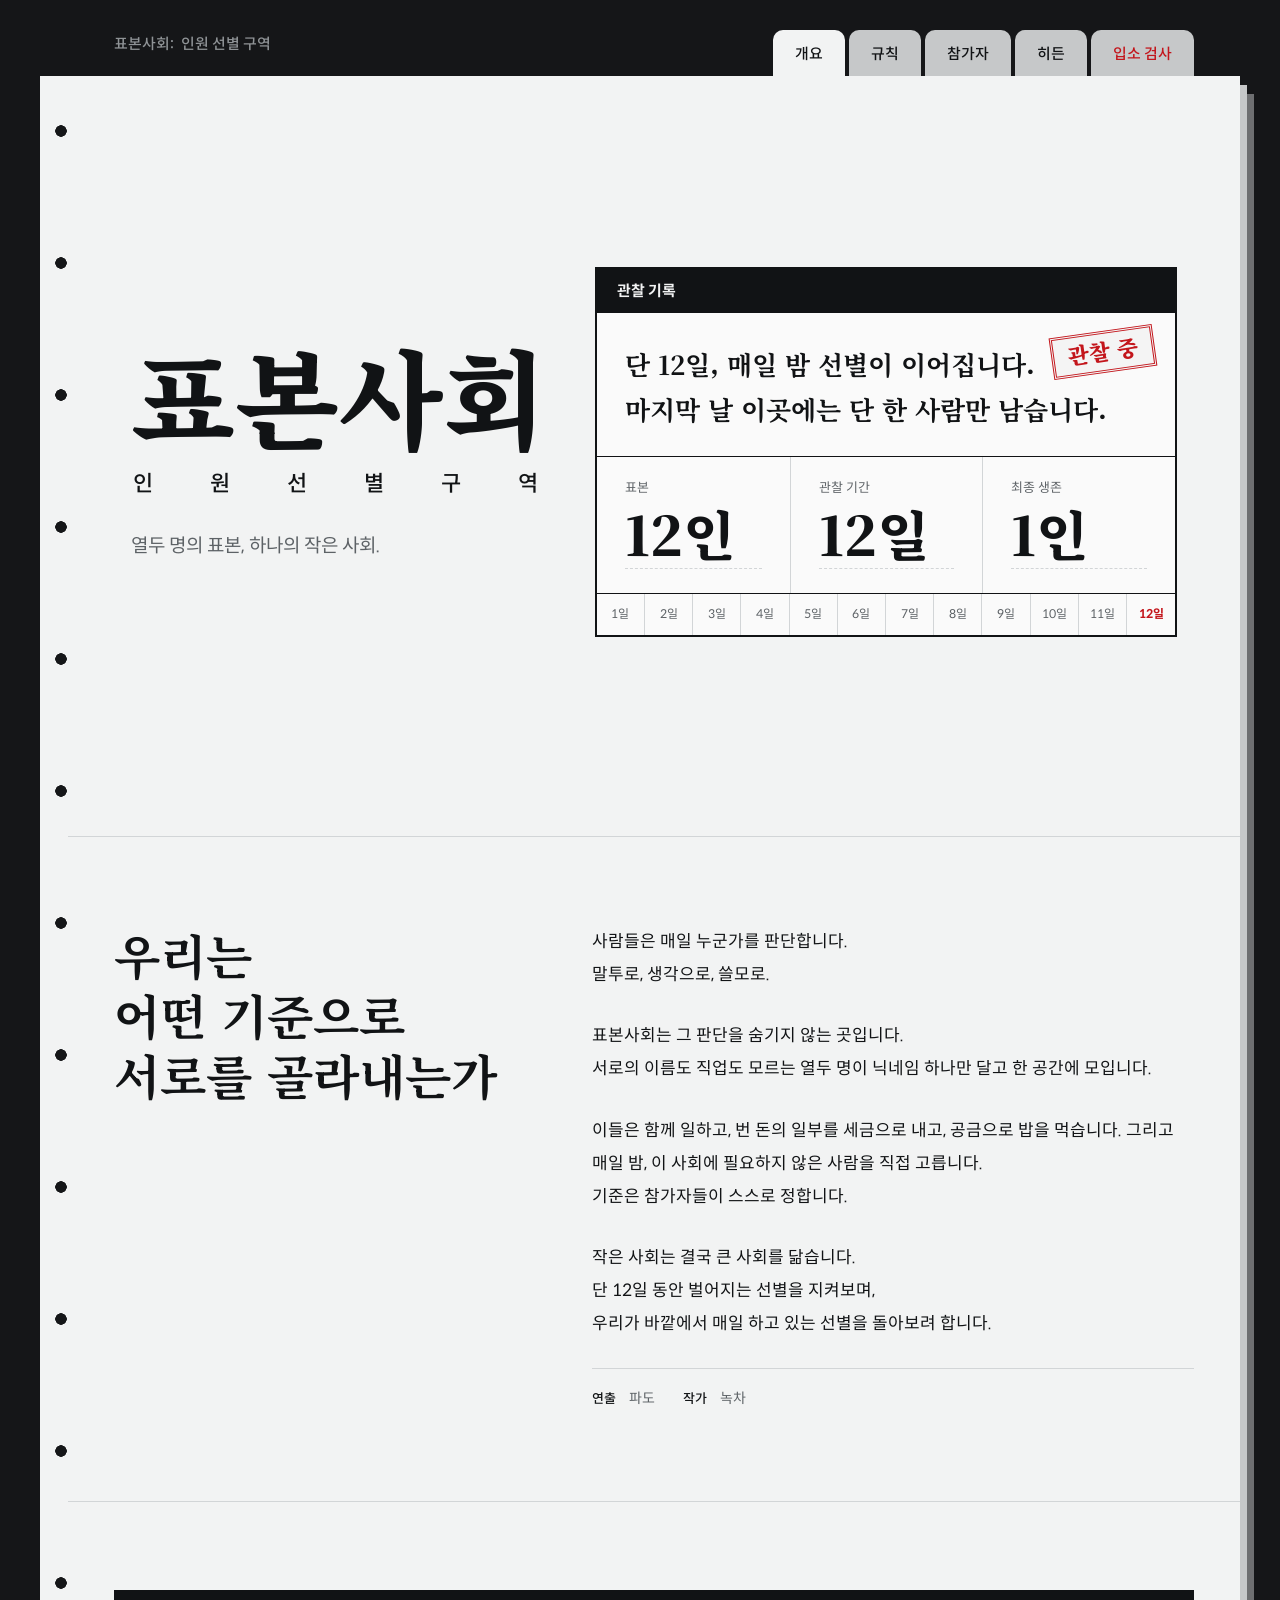
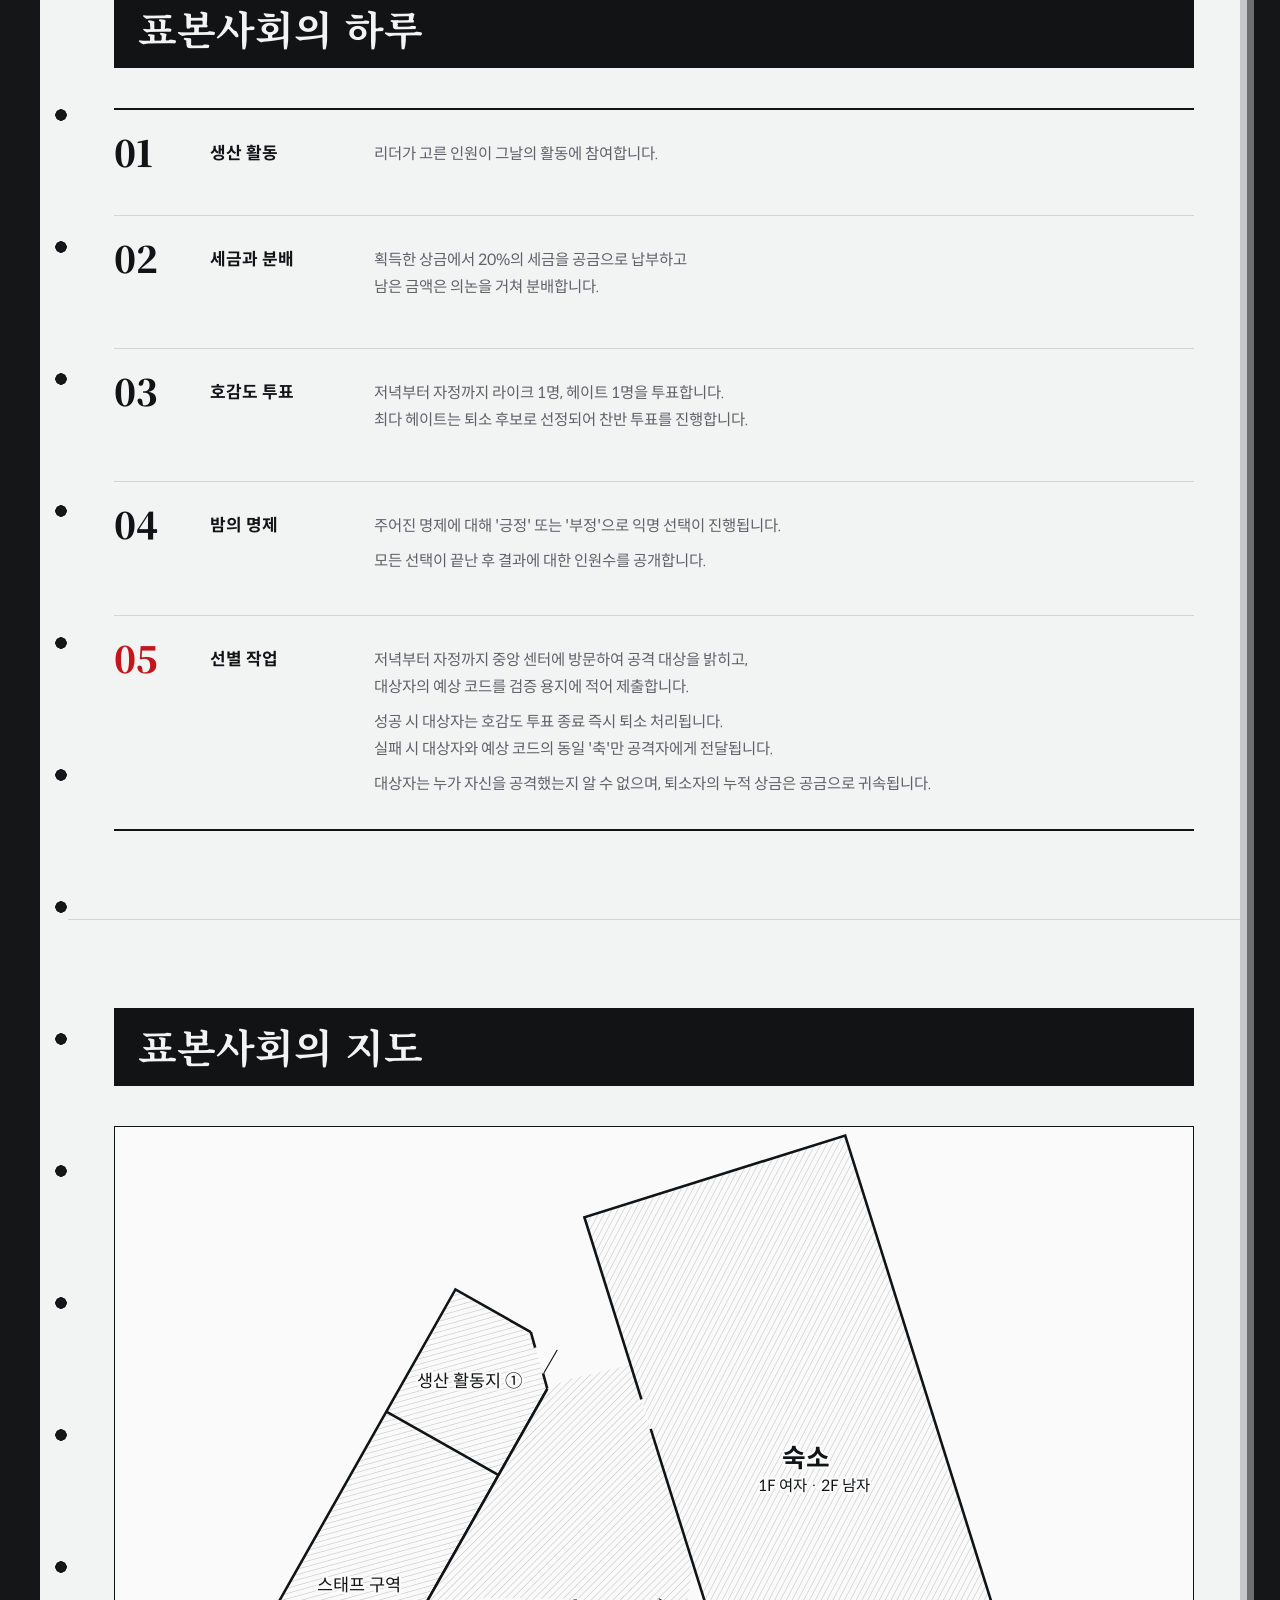
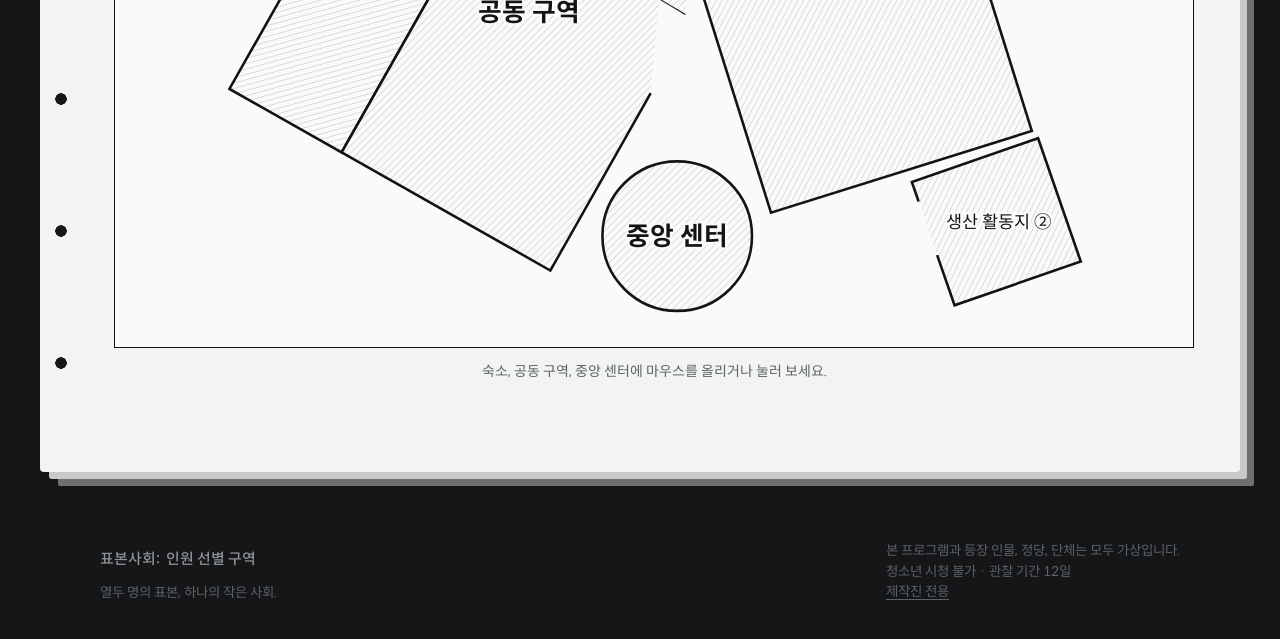
==== commit 54734423: "자료 파일 컨셉 리디자인, 입소 검사 결과 막대 그래프, 참가자 파일·제작진 페이지 개편, 설계서 최신 내용 반영 Co-Authored-By: Claude Opus 5.5 <nor" ====
--- a/index.html
+++ b/index.html
@@ -1,64 +1,88 @@
-<!doctype html><html lang="ko"><head><meta charset=utf-8><meta name=viewport content="width=device-width,initial-scale=1,viewport-fit=cover"><style>:root{color-scheme:light;box-sizing:border-box;padding-top:env(safe-area-inset-top,0px);padding-bottom:env(safe-area-inset-bottom,0px)}html{scroll-padding-top:env(safe-area-inset-top,0px)}body{margin:0;padding:0;font:14px -apple-system,BlinkMacSystemFont,sans-serif;background:#fff;color:#000}img{max-width:100%}[hidden]:not([hidden=until-found i]){display:none!important}</style><title>표본사회: 인원 선별 구역</title><meta name="description" content="열두 개의 표본, 하나의 작은 사회. 표본사회: 인원 선별 구역"></head><body>
+<!doctype html><html lang="ko"><head><meta charset=utf-8><meta name=viewport content="width=device-width,initial-scale=1,viewport-fit=cover"><style>/* Hallmark · shape: kept routes, home recomposed · genre: editorial · theme: brand · redesign: full
+ * paper: oklch(0.965 0.002 200) · accent: oklch(0.52 0.2 27) · display: Noto Serif KR · body: Spoqa Han Sans Neo · hero: Split, record panel · nav: folder index tabs on the desk, 입소 검사 tab in red · footer: kept · signature: the site as a lab file folder on a dark desk, index tabs as nav, binder holes, black title bars, specimen ID badges
+ * axes: cold paper/serif 900/one red · posture: split · contrast: pass · fold: pass · v2.0.0 */
+/* Hallmark · pre-emit critique: P3 H3 E3 S3 R3 V3 · weakest: no photographs exist (fictional program), the record panel, the specimen tags and the zone plan carry the page */
+/* Hallmark · note: file.css and file.js are generated by port.mjs from the owner participant artifacts, so their tracked labels are left for the next port */
+/* Hallmark · reworded 이전 표본, 다음 표본, 메인으로 돌아가기, 참가자로 돌아가기 · removed the glued arrows because gate 63 names them, the words stay */
+/* Hallmark · moved the nine rule heads (닉네임 사용, 20%는 사회의 몫 and the rest) into a lead line under their tag, which became the head · gate 54 named the tags as eyebrows */
+/* Hallmark · waive 39b · button.tube is a 168px specimen tag card that opens the 참가자 interview dialog · a whole card is the target, not a marketing button */
+/* Hallmark · dismissed F19 · the owner set the weight ladder for 표본사회: hero and names 900, section heads 700, card heads 600, body 400 and 500 */
+/* Hallmark · waive 44c · the hero holds 표본사회 and the record panel of 12인, 12일, 1인, centred in one screen · a cover screen for the program, the owner removed the teaser so nothing larger exists to fill it */
+/* Hallmark · waive 79 · equal space above and below the centred 표본사회 cover keeps the first screen a single composed page · the space is the centring of the cover, not a gap left by missing content */
+/* Hallmark · dropped the 매일 밤 탈락 최대 3 figure from the hero panel · the owner asked for 표본 수, 관찰 기간 and 최종 생존 only */
+/* Hallmark · dropped the 히든 롤 label over its head · the nav item of the same name already leads there */
+/* Hallmark · dropped every hero button and the 참가자 card hint line · the owner asked for a cover without actions, the 입소 검사 tab carries the job */
+:root{color-scheme:light;box-sizing:border-box;padding-top:env(safe-area-inset-top,0px);padding-bottom:env(safe-area-inset-bottom,0px)}html{scroll-padding-top:env(safe-area-inset-top,0px)}body{margin:0;padding:0;font:14px -apple-system,BlinkMacSystemFont,sans-serif}img{max-width:100%}[hidden]:not([hidden=until-found i]){display:none!important}</style><title>표본사회: 인원 선별 구역</title><meta name="description" content="열두 명의 표본, 하나의 작은 사회. 표본사회: 인원 선별 구역"></head><body>
 <link rel="preconnect" href="https://fonts.googleapis.com">
 <link rel="stylesheet" href="https://fonts.googleapis.com/css2?family=Noto+Serif+KR:wght@400;600;700;900&display=swap">
 <style>@font-face{font-family:'Spoqa Han Sans Neo';font-weight:400;font-display:swap;src:url('fonts/SpoqaHanSansNeo-Regular.woff2') format('woff2')}@font-face{font-family:'Spoqa Han Sans Neo';font-weight:500;font-display:swap;src:url('fonts/SpoqaHanSansNeo-Medium.woff2') format('woff2')}@font-face{font-family:'Spoqa Han Sans Neo';font-weight:700;font-display:swap;src:url('fonts/SpoqaHanSansNeo-Bold.woff2') format('woff2')}
-/* Layout: 프로그램 공식 사이트 — 고정 상단 내비, 2단 히어로, 섹션별 그리드, 반응형 1단 전환 */
+:root{--k-night:#0C0D0E;--k-night-2:#151617;--k-snow:#EDEEEE;--k-ash:#8F9396;--k-night-line:#2A2C2E;--k-red-hi:#E5484D;--k-night-red:#221617;--k-blood-hi:#B5161C;--k-paper:#F2F3F3;--k-paper-2:#FAFAFA;--k-ink:#111315;--k-slate:#5D6266;--k-rule:#D2D5D7;--k-red:#C3161C;--k-blush:#F3DEDD;--k-blood:#7A0B0E;--k-dark:#0E0F10;--k-dark-2:#161718;--k-fog:#E9EAEA;--k-dark-muted:#979B9E;--k-dark-line:#2B2D2F;--k-dark-tint:#1D1F21;--k-tint:#E6E8E9}
 :root{
-  --bg:#ECEFF0; --paper:#F8F9F9; --ink:#15191C; --muted:#5B6469; --line:#CBD2D5;
-  --accent:#1E5B73; --accent-ink:#F8F9F9; --stamp:#B8322A; --tint:#DDE6E9;
+  --bg:var(--k-paper); --paper:var(--k-paper-2); --ink:var(--k-ink); --muted:var(--k-slate); --line:var(--k-rule);
+  --accent:var(--k-ink); --accent-ink:var(--k-paper-2); --stamp:var(--k-red); --tint:var(--k-tint);
+  --blood:var(--k-blood); --scrim:rgb(10 11 12 / .6);
+  --plan-bg:#2A2A2A; --plan-room:#333333; --plan-wet:#3D3D3D; --plan-line:#8C8C8C; --plan-wall:#9B9B9B;
+  --plan-book:#6F6F6F; --plan-soft:#BDBDBD; --plan-text:#C4C4C4; --plan-dash:#C2C2C2; --plan-mark:#D0D0D0;
+  --plan-hi:#E0E0E0; --plan-title:#ECECEC; --plan-name:#F0F0F0; --plan-sub:#A8A8A8;
   --display:"Noto Serif KR","Nanum Myeongjo",serif;
   --body:"Spoqa Han Sans Neo","Apple SD Gothic Neo","Malgun Gothic",sans-serif;
   --mono:var(--body);
-  --head-h:60px;
+  --head-h:64px;
 }
 @media (prefers-color-scheme: dark){:root:not([data-theme="light"]){
-  --bg:#0F1315; --paper:#161C1F; --ink:#E4E9EB; --muted:#93A0A6; --line:#2A3438;
-  --accent:#6FB2CC; --accent-ink:#0F1315; --stamp:#E0645A; --tint:#1C2A30; color-scheme:dark}}
+  --bg:var(--k-dark); --paper:var(--k-dark-2); --ink:var(--k-fog); --muted:var(--k-dark-muted); --line:var(--k-dark-line);
+  --accent:var(--k-fog); --accent-ink:var(--k-dark); --stamp:var(--k-red-hi); --tint:var(--k-dark-tint); color-scheme:dark}}
 :root[data-theme="dark"]{
-  --bg:#0F1315; --paper:#161C1F; --ink:#E4E9EB; --muted:#93A0A6; --line:#2A3438;
-  --accent:#6FB2CC; --accent-ink:#0F1315; --stamp:#E0645A; --tint:#1C2A30; color-scheme:dark}
+  --bg:var(--k-dark); --paper:var(--k-dark-2); --ink:var(--k-fog); --muted:var(--k-dark-muted); --line:var(--k-dark-line);
+  --accent:var(--k-fog); --accent-ink:var(--k-dark); --stamp:var(--k-red-hi); --tint:var(--k-dark-tint); color-scheme:dark}
 *{box-sizing:border-box}
+html,body{overflow-x:clip}
 html{scroll-behavior:smooth}
 @media (prefers-reduced-motion:reduce){html{scroll-behavior:auto}}
 body{background:var(--bg);color:var(--ink);font-family:var(--body);font-size:16px;line-height:1.7;margin:0;word-break:keep-all;overflow-wrap:break-word;line-break:strict;-webkit-text-size-adjust:100%}
 p,li,dd,td,blockquote{text-wrap:pretty}
 button,input,textarea,dialog,table{word-break:inherit;overflow-wrap:inherit}
 .wd{white-space:nowrap}
-h1,h2,h3{font-weight:700;text-wrap:balance;margin:0}
+h1,h2,h3{font-weight:700;text-wrap:balance;margin:0;overflow-wrap:break-word;min-width:0}
 p{margin:0}
 a{color:inherit}
 .container{max-width:1120px;margin:0 auto;padding-inline:20px}
-.label{font-family:var(--mono);font-size:12px;letter-spacing:.12em;text-transform:uppercase;color:var(--muted)}
+.label{font-family:var(--body);font-size:13px;letter-spacing:0;color:var(--muted)}
 button{font:inherit;color:inherit}
+:focus-visible{outline:2px solid var(--stamp);outline-offset:2px}
 
 /* header */
-.site-head{position:sticky;top:env(safe-area-inset-top,0px);z-index:20;background:color-mix(in srgb,var(--bg) 88%,transparent);backdrop-filter:blur(10px);border-bottom:1px solid var(--line)}
+.site-head{position:sticky;top:env(safe-area-inset-top,0px);z-index:20;background:color-mix(in srgb,var(--bg) 90%,transparent);backdrop-filter:blur(10px);border-bottom:1px solid var(--ink)}
 .head-row{height:var(--head-h);display:flex;align-items:center;justify-content:space-between;gap:16px}
 .brand{display:inline-flex;align-items:baseline;gap:.45em;line-height:1.2;text-decoration:none;color:var(--ink);white-space:nowrap}
-.brand b{font-family:var(--display);font-weight:700;font-size:clamp(19px,5vw,24px);letter-spacing:.01em;color:var(--ink)}
-.brand span{font-family:var(--body);font-weight:500;font-size:clamp(14px,3.6vw,17px);letter-spacing:0;color:var(--ink)}
-.nav{display:grid;grid-template-columns:repeat(4,104px);gap:4px}
-.nav a,.nav button{display:block;text-align:center;text-decoration:none;font-size:14.5px;padding:8px 0;border:0;background:none;cursor:pointer;color:var(--muted)}
-.nav a:hover,.nav a.on,.nav button:hover,.nav button.on{color:var(--ink);background:var(--tint)}
-.mobile-nav button{display:block;width:100%;text-align:left;padding:12px 4px;border:0;border-bottom:1px solid var(--line);background:none;font-size:16px;cursor:pointer}
-.menu-btn{display:none;background:none;border:1px solid var(--line);width:42px;height:38px;cursor:pointer;align-items:center;justify-content:center}
+.brand b{font-family:var(--display);font-weight:900;font-size:clamp(19px,5vw,23px);color:var(--ink)}
+.brand span{font-family:var(--body);font-weight:500;font-size:clamp(13px,3.4vw,15px);color:var(--muted)}
+.nav{display:flex;align-items:center;gap:4px}
+.nav button{display:block;text-align:center;font-size:15px;padding:8px 16px;border:0;background:none;cursor:pointer;color:var(--muted);box-shadow:inset 0 -2px 0 transparent}
+.nav button:hover{color:var(--ink)}
+.nav button.on{color:var(--ink);font-weight:500;box-shadow:inset 0 -2px 0 var(--stamp)}
+.nav .nav-cta{margin-left:12px;background:var(--ink);color:var(--bg);font-weight:500;padding:8px 18px}
+.nav .nav-cta:hover{background:var(--stamp);color:var(--paper)}
+.nav .nav-cta.on{background:var(--stamp);color:var(--paper);box-shadow:none}
+.menu-btn{display:none;background:none;border:1px solid var(--ink);width:42px;height:38px;cursor:pointer;align-items:center;justify-content:center}
 .menu-btn svg{width:20px;height:20px;stroke:var(--ink)}
 .mobile-nav{border-top:1px solid var(--line);padding-block:8px 16px}
-.mobile-nav a{display:block;padding:12px 4px;text-decoration:none;border-bottom:1px solid var(--line);font-size:16px}
+.mobile-nav button{display:block;width:100%;text-align:left;padding:12px 4px;border:0;border-bottom:1px solid var(--line);background:none;font-size:16px;cursor:pointer}
+.mobile-nav button.on{color:var(--stamp);font-weight:500}
 @media (max-width:820px){.nav{display:none}.menu-btn{display:flex}}
-a:focus-visible,button:focus-visible{outline:2px solid var(--stamp);outline-offset:2px}
+button:active:not(:disabled){transform:translateY(1px)}
 
 /* hidden mode: palette flips, only the hidden-role section shows */
 body.hidden-mode{
-  --bg:#0E1113; --paper:#151A1D; --ink:#EEF1F2; --muted:#8E9AA0; --line:#2B353A;
-  --accent:#E0645A; --accent-ink:#0E1113; --stamp:#E0645A; --tint:#22191A;
+  --bg:var(--k-night); --paper:var(--k-night-2); --ink:var(--k-snow); --muted:var(--k-ash); --line:var(--k-night-line);
+  --accent:var(--k-red-hi); --accent-ink:var(--k-night); --stamp:var(--k-red-hi); --tint:var(--k-night-red); --blood:var(--k-blood-hi);
 }
 @media (prefers-color-scheme: dark){:root:not([data-theme="light"]) body.hidden-mode{
-  --bg:#EEF1F2; --paper:#F8F9F9; --ink:#121618; --muted:#5B6469; --line:#C9D0D3;
-  --accent:#B8322A; --accent-ink:#F8F9F9; --stamp:#B8322A; --tint:#F1DEDC; color-scheme:light}}
+  --bg:var(--k-paper); --paper:var(--k-paper-2); --ink:var(--k-ink); --muted:var(--k-slate); --line:var(--k-rule);
+  --accent:var(--k-red); --accent-ink:var(--k-paper-2); --stamp:var(--k-red); --tint:var(--k-blush); --blood:var(--k-blood); color-scheme:light}}
 :root[data-theme="dark"] body.hidden-mode{
-  --bg:#EEF1F2; --paper:#F8F9F9; --ink:#121618; --muted:#5B6469; --line:#C9D0D3;
-  --accent:#B8322A; --accent-ink:#F8F9F9; --stamp:#B8322A; --tint:#F1DEDC; color-scheme:light}
+  --bg:var(--k-paper); --paper:var(--k-paper-2); --ink:var(--k-ink); --muted:var(--k-slate); --line:var(--k-rule);
+  --accent:var(--k-red); --accent-ink:var(--k-paper-2); --stamp:var(--k-red); --tint:var(--k-blush); --blood:var(--k-blood); color-scheme:light}
 body{transition:background-color .4s,color .4s}
 @media (prefers-reduced-motion:reduce){body{transition:none}}
 section[data-page]{animation:pagein .35s ease}
@@ -67,110 +91,128 @@
 .page-first{border-top:0 !important}
 #shadow{min-height:calc(100vh - var(--head-h) - 140px);display:grid;align-content:center}
 #shadow[hidden]{display:none}
-.nav button.on,.mobile-nav button.on{color:var(--ink);background:var(--tint);font-weight:500}
-.back{margin-top:24px;background:none;border:1.5px solid var(--ink);padding:10px 18px;cursor:pointer;font-size:14.5px}
-.back:hover{background:var(--tint)}
-.back-bottom{margin-top:40px}
-
-/* hero */
-.hero{padding-block:56px 64px}
-.hero-grid{display:grid;grid-template-columns:1.25fr 1fr;gap:48px;align-items:end}
-.hero h1{font-family:var(--display);font-weight:900;font-size:clamp(60px,11vw,128px);line-height:.95;letter-spacing:-.01em}
-.hero .sub{font-family:var(--body);font-weight:500;font-size:clamp(18px,2.6vw,26px);letter-spacing:.18em;color:var(--accent);margin-top:14px}
-.tagline{font-size:clamp(17px,2.2vw,20px);margin-top:24px}
-.tagline-strong{margin-top:14px;font-weight:700}
-.cta{display:grid;grid-template-columns:repeat(3,1fr);gap:10px;margin-top:28px;max-width:420px}
-.btn{display:flex;align-items:center;justify-content:center;padding:12px 8px;background:none;cursor:pointer;text-decoration:none;font-weight:500;font-size:15px;border:1.5px solid var(--ink)}
+.back{margin-top:24px;background:none;border:1px solid var(--ink);padding:10px 18px;cursor:pointer;font-size:15px}
+.back:hover{background:var(--ink);color:var(--bg)}
+.back-bottom{margin-top:48px}
+
+/* hero: title + record panel */
+.hero{padding-block:80px 88px}
+@media (min-width:861px){.hero{min-height:min(calc(100svh - var(--head-h)),760px);display:grid;align-content:center}}
+.hero-grid{display:grid;grid-template-columns:minmax(0,5fr) minmax(0,7fr);gap:48px;align-items:center}
+.hero h1{font-family:var(--display);font-weight:900;font-size:clamp(64px,8.4vw,112px);line-height:1}
+.title-block{display:inline-grid;justify-items:stretch}
+.hero .sub{display:flex;justify-content:space-between;font-family:var(--body);font-weight:500;font-size:clamp(17px,2vw,22px);color:var(--ink);margin-top:16px;padding-inline:.12em .4em}
+.tagline{font-size:clamp(17px,1.8vw,19px);margin-top:28px;color:var(--muted)}
+.cta{display:flex;flex-wrap:wrap;gap:10px;margin-top:32px}
+.btn{display:inline-flex;align-items:center;justify-content:center;min-height:48px;padding:0 24px;background:none;cursor:pointer;text-decoration:none;font-weight:500;font-size:16px;border:1px solid var(--ink);color:var(--ink)}
 .btn:hover{background:var(--ink);color:var(--bg)}
-.label-card{background:var(--paper);border:1.5px solid var(--ink);display:grid}
-.label-card header{display:flex;justify-content:space-between;align-items:center;padding:12px 16px;border-bottom:1.5px solid var(--ink)}
-.label-card header b{font-family:var(--mono);font-weight:500;font-size:13px;letter-spacing:.1em}
-.stats{display:grid;grid-template-columns:1fr 1fr}
-.stats div{padding:16px;border-bottom:1px solid var(--line);display:grid;gap:2px}
-.stats div:nth-child(odd){border-right:1px solid var(--line)}
-.stats strong{font-family:var(--mono);font-weight:500;font-size:30px;font-variant-numeric:tabular-nums;line-height:1.2}
-.days{display:grid;grid-template-columns:repeat(12,1fr)}
-.days span{font-family:var(--mono);font-size:11px;text-align:center;padding:10px 0;border-right:1px solid var(--line);color:var(--muted)}
-.days span:last-child{border-right:0;color:var(--stamp);font-weight:500}
-@media (max-width:820px){.hero-grid{grid-template-columns:1fr;gap:32px}}
+.btn-primary{background:var(--ink);color:var(--bg)}
+.btn-primary:hover{background:var(--stamp);border-color:var(--stamp);color:var(--paper)}
+@media (max-width:860px){.hero{padding-block:40px 48px}.hero-grid{grid-template-columns:minmax(0,1fr);gap:32px}.tagline{margin-top:20px}.cta{margin-top:24px}}
+
+/* record panel (hero right) */
+.record{border:1px solid var(--ink);background:var(--paper)}
+.record-line{padding:28px 28px 24px;border-bottom:1px solid var(--ink);font-family:var(--display);font-weight:700;font-size:clamp(20px,2.1vw,26px);line-height:1.75}
+.stats{display:grid;grid-template-columns:repeat(3,minmax(0,1fr));margin:0}
+.stats div{display:grid;gap:4px;padding:20px 28px 24px;border-left:1px solid var(--line)}
+.stats div:first-child{border-left:0}
+.stats dt{font-size:13px;color:var(--muted)}
+.stats dd{margin:0;font-family:var(--display);font-weight:900;font-size:clamp(36px,4.2vw,56px);line-height:1.1;font-variant-numeric:tabular-nums;white-space:nowrap}
+.days{display:grid;grid-template-columns:repeat(12,minmax(0,1fr));border-top:1px solid var(--ink)}
+.days>span{font-size:12px;text-align:center;padding:10px 0;border-right:1px solid var(--line);color:var(--muted);font-variant-numeric:tabular-nums}
+.days>span:last-child{border-right:0;color:var(--stamp);font-weight:700}
+@media (max-width:640px){.record-line{padding:20px 18px;font-size:18px}.stats div{padding:16px 18px 18px}.days>span{font-size:10.5px}}
 
 /* sections */
-.sec{padding-block:72px;border-top:1px solid var(--line);scroll-margin-top:var(--head-h)}
-.sec-head{display:grid;gap:8px;margin-bottom:32px}
-.sec-head h2{font-family:var(--display);font-size:clamp(28px,4vw,40px);line-height:1.2}
+.sec{padding-block:88px;border-top:1px solid var(--line);scroll-margin-top:var(--head-h)}
+.sec-head{display:grid;gap:12px;margin-bottom:40px}
+.sec-head h2{font-family:var(--display);font-size:clamp(30px,4vw,44px);line-height:1.2}
 .sec-head p{color:var(--muted)}
-
-/* intro */
-.intro-grid{display:grid;grid-template-columns:1fr;gap:48px}
-.intro-grid p{max-width:none;width:100%}
-.intro-grid p+p{margin-top:16px}
+@media (max-width:640px){.sec{padding-block:64px}.sec-head{margin-bottom:28px}}
+
+/* intro: statement left, text right */
+.intro-grid{display:grid;grid-template-columns:minmax(0,5fr) minmax(0,7fr);gap:48px;align-items:start}
+.intro-grid h2{font-family:var(--display);font-size:clamp(30px,4vw,48px);line-height:1.25}
+.intro-grid p+p{margin-top:28px}
+.intro-body{font-size:17px;line-height:1.95}
 .facts{background:var(--paper);border:1px solid var(--line);align-self:start}
 .facts div{display:grid;grid-template-columns:6.5em 1fr;gap:12px;padding:14px 18px;border-bottom:1px solid var(--line);font-size:15px}
 .facts div:last-child{border-bottom:0}
 .facts dt{color:var(--muted)}
 .facts dd{margin:0;min-width:0}
 .num{font-family:var(--mono);font-variant-numeric:tabular-nums}
-@media (max-width:820px){.intro-grid{grid-template-columns:1fr;gap:28px}}
+@media (max-width:860px){.intro-grid{grid-template-columns:minmax(0,1fr);gap:24px}}
 
 /* rules tabs */
-.tabs{display:flex;flex-wrap:wrap;gap:0;border-bottom:1.5px solid var(--ink);overflow:visible;height:auto}
-.tab{background:none;border:0;padding:12px 20px;cursor:pointer;font-size:15px;color:var(--muted);border-bottom:3px solid transparent;margin-bottom:-1.5px;white-space:nowrap}
-.tab[aria-selected="true"]{color:var(--ink);border-bottom-color:var(--accent);font-weight:500}
+.tabs{display:flex;flex-wrap:wrap;gap:0;border-bottom:1px solid var(--ink)}
+.tab{background:none;border:0;padding:12px 20px;cursor:pointer;font-size:16px;color:var(--muted);border-bottom:3px solid transparent;margin-bottom:-1px;white-space:nowrap}
+.tab:hover{color:var(--ink)}
+.tab[aria-selected="true"]{color:var(--ink);border-bottom-color:var(--stamp);font-weight:500}
 .panel{display:grid;grid-template-columns:repeat(auto-fit,minmax(260px,1fr));gap:16px;padding-top:24px}
-.rule{background:var(--paper);border:1px solid var(--line);padding:20px;display:grid;gap:8px;align-content:start}
-.rule h3{font-family:var(--display);font-weight:600;font-size:22px}
+.rule{background:var(--paper);border:1px solid var(--line);padding:24px;display:grid;gap:8px;align-content:start}
+.rule h3{font-family:var(--body);font-weight:500;font-size:15px;color:var(--muted)}
+.price{margin:4px 0;display:grid;border-top:1px solid var(--line)}
+.price>dt{font-size:13px;color:var(--muted);padding:8px 0 4px}
+.price div{display:flex;justify-content:space-between;gap:16px;padding:6px 0;border-top:1px solid var(--line)}
+.price div dt{color:var(--muted)}
+.price dd{margin:0;font-family:var(--mono);font-variant-numeric:tabular-nums}
+.rule-lead{font-family:var(--display);font-weight:600;font-size:23px;line-height:1.35;color:var(--ink)}
 .hl{color:var(--stamp);font-weight:500}
-
-/* flow */
-.flow{list-style:none;margin:0;padding:0;display:grid;grid-template-columns:repeat(5,1fr);gap:0;counter-reset:s;border:1.5px solid var(--ink);background:var(--paper)}
-.flow li{counter-increment:s;padding:20px 18px;border-right:1px solid var(--line);display:grid;gap:6px;align-content:start;min-width:0}
-.flow li:last-child{border-right:0}
-.flow li::before{content:counter(s,decimal-leading-zero);font-family:var(--mono);font-size:22px;color:var(--accent)}
-.flow b{font-weight:500}
+strong.hl{font-weight:700}
+
+/* flow: the day */
+.flow{list-style:none;margin:0;padding:0;display:grid;grid-template-columns:repeat(5,minmax(0,1fr));counter-reset:s;border-top:1px solid var(--ink);border-bottom:1px solid var(--ink)}
+.flow li{counter-increment:s;padding:24px 20px 28px;border-right:1px solid var(--line);display:grid;gap:8px;align-content:start;min-width:0}
+.flow li:first-child{padding-left:0}
+.flow li:last-child{border-right:0;padding-right:0}
+.flow li::before{content:counter(s,decimal-leading-zero);font-family:var(--display);font-weight:900;font-size:40px;line-height:1;color:var(--ink);margin-bottom:8px}
+.flow li:last-child::before{color:var(--stamp)}
+.flow b{font-weight:700;font-size:17px}
 .flow p{font-size:14.5px;color:var(--muted)}
-@media (max-width:900px){.flow{grid-template-columns:1fr}.flow li{border-right:0;border-bottom:1px solid var(--line);grid-template-columns:3em 1fr}.flow li::before{grid-row:span 2}.flow li:last-child{border-bottom:0}}
+@media (max-width:900px){.flow{grid-template-columns:minmax(0,1fr)}.flow li,.flow li:first-child,.flow li:last-child{padding:20px 0;border-right:0;border-bottom:1px solid var(--line);grid-template-columns:3.4em 1fr}.flow li::before{grid-row:span 2;font-size:30px}.flow li:last-child{border-bottom:0}}
 
 /* code decoder */
-.code-grid{display:grid;grid-template-columns:1.1fr 1fr;gap:32px;align-items:start}
-.decoder{background:var(--paper);border:1.5px solid var(--ink);padding:24px;display:grid;gap:20px}
-.code-row{display:flex;flex-wrap:wrap;gap:8px;align-items:center}
+.decoder{background:var(--paper);border:1px solid var(--ink);padding:24px;display:grid;gap:20px}
+@media (min-width:821px){.decoder{grid-template-columns:auto minmax(0,1fr);gap:20px 40px;padding:28px 32px}.decoder>.label{grid-column:1/-1}.decoder .axis-note{border-top:0;border-left:1px solid var(--line);padding:0 0 0 40px;min-height:0;align-self:stretch}}
+.code-row{display:flex;flex-wrap:nowrap;gap:8px;align-items:center}
 .slot{font-family:var(--mono);font-size:30px;width:54px;height:62px;display:grid;place-items:center;border:1px solid var(--line);background:var(--bg);line-height:1}
 button.slot{cursor:pointer}
 button.slot:hover{border-color:var(--ink)}
 button.slot[aria-pressed="true"]{background:var(--accent);color:var(--accent-ink);border-color:var(--accent)}
 .code-rows{display:grid;grid-template-columns:auto 1fr;gap:8px 14px;align-items:center}
-.row-label{font-family:var(--mono);font-size:12px;letter-spacing:.1em;color:var(--muted)}
-.code-row{flex-wrap:nowrap}
+.row-label{font-family:var(--body);font-size:13px;color:var(--muted)}
 .num-row .slot{color:var(--muted)}
-.num-row .slot.on{color:var(--accent);border-color:var(--accent)}
+.num-row .slot.on{color:var(--stamp);border-color:var(--stamp);background:var(--paper)}
 .sep{font-family:var(--mono);font-size:26px;color:var(--muted);padding-inline:2px}
-.axis-note{min-height:6em;border-left:3px solid var(--accent);padding-left:14px;display:grid;gap:4px;align-content:start}
+.axis-note{min-height:6em;border-top:1px solid var(--line);padding-top:16px;display:grid;gap:4px;align-content:start}
 .axis-note strong{font-weight:500;font-size:18px}
-.axes{display:grid;gap:0;border-top:1px solid var(--line)}
-.axes div{display:grid;grid-template-columns:3.2em 5em 1fr;gap:12px;padding:14px 0;border-bottom:1px solid var(--line);align-items:baseline}
-.axes .pair{font-family:var(--mono);color:var(--accent);font-size:14px;display:block;min-width:0}
-.axes .pair small{display:block;margin-top:2px;font-size:12px;letter-spacing:.06em;color:var(--muted)}
-.axis-note .ini{color:var(--accent)}
-.credits{display:flex;flex-wrap:wrap;gap:4px 28px;margin-top:28px;padding-top:16px;border-top:1px solid var(--line);font-size:14px;color:var(--muted)}
-.credits b{font-family:var(--mono);font-weight:500;font-size:12px;letter-spacing:.1em;color:var(--ink);margin-right:10px}
+.axis-note strong small{margin-left:8px;font-size:13px;font-weight:400;color:var(--muted)}
+.axis-note .ini{color:var(--stamp)}
+.str-key{grid-column:1/-1;border-top:1px solid var(--line);padding-top:20px;display:grid;gap:10px}
+.str-key dl{margin:0;display:grid;gap:6px}
+.str-key dl div{display:grid;grid-template-columns:2em minmax(0,1fr);align-items:baseline}
+.str-key dt{font-family:var(--mono);font-size:18px;color:var(--muted)}
+.str-key dd{margin:0;line-height:1.6;color:var(--muted);word-break:keep-all}
+.str-key .on dt{color:var(--stamp)}
+.str-key .on dd{color:var(--ink)}
+.credits{display:flex;flex-wrap:wrap;gap:4px 28px;margin-top:32px;padding-top:16px;border-top:1px solid var(--line);font-size:14px;color:var(--muted)}
+.credits b{font-weight:500;font-size:13px;color:var(--ink);margin-right:10px}
 .side-tabs{display:flex;gap:6px;flex-wrap:wrap;margin-block:2px 4px}
 .side-tab{font-family:var(--body);font-size:13px;padding:5px 12px;border:1px solid var(--line);background:var(--bg);color:var(--ink);cursor:pointer}
-.side-tab b{font-family:var(--mono);font-weight:500;color:var(--accent)}
-.side-tab em{font-style:normal;font-size:11px;color:var(--muted);margin-left:2px}
+.side-tab b{font-family:var(--mono);font-weight:500;color:var(--stamp)}
 .side-tab:hover{border-color:var(--ink)}
 .side-tab[aria-selected="true"]{background:var(--accent);color:var(--accent-ink);border-color:var(--accent)}
-.side-tab[aria-selected="true"] b,.side-tab[aria-selected="true"] em{color:inherit}
-@media (max-width:820px){.code-grid{grid-template-columns:1fr}}
-@media (max-width:420px){.slot{width:44px;height:54px;font-size:24px}.axes div{grid-template-columns:3em 1fr}.axes .pair{grid-column:2}}
+.side-tab[aria-selected="true"] b{color:inherit}
+@media (max-width:420px){.slot{width:44px;height:54px;font-size:24px}}
 
 /* zones */
 .zmap{margin:0}
-.zmap-art{height:min(822px,calc((100vw - 40px) * 1590 / 1740));border:1px solid var(--line);background:var(--paper);--hatch:color-mix(in srgb,var(--muted) 55%,var(--paper))}
+.zmap-art{width:100%;aspect-ratio:1740/1590;max-height:822px;border:1px solid var(--ink);background:var(--paper);--hatch:color-mix(in srgb,var(--muted) 55%,var(--paper))}
 .zmap-art svg{display:block;width:100%;height:100%}
 .zmap-art .bg{fill:var(--paper)}
 .zhint{margin:12px 0 0;color:var(--muted);font-size:14px;text-align:center}
 .zmap-art .ar,.zmap-art .ar2{fill:url(#hx);stroke:none;transition:fill .2s}
-.zmap-art .wl{fill:none;stroke:var(--ink);stroke-width:5;stroke-linejoin:miter}
+.zmap-art .wl{fill:none;stroke:var(--ink);stroke-width:5;stroke-linejoin:miter;transition:stroke .2s}
 .zmap-art .th{fill:none;stroke:var(--ink);stroke-width:1.6}
 .zmap-art .fu,.zmap-art .rm{fill:var(--paper);stroke:var(--ink);stroke-width:2}
 .zmap-art .bt{fill:var(--tint);stroke:var(--ink);stroke-width:1.6}
@@ -183,165 +225,192 @@
 .zmap-art .ds{fill:none;stroke:var(--ink);stroke-width:2;stroke-dasharray:12 9}
 .zmap-art .gate{fill:none;stroke:var(--ink);stroke-width:2.2;stroke-linecap:round;stroke-linejoin:round}
 .zmap-art .gl{fill:none;stroke:var(--ink);stroke-width:3;stroke-linejoin:round}
-.zr:hover .gl{stroke:var(--accent)}
+.zr:hover .gl{stroke:var(--stamp)}
 .zmap-art .arw{fill:none;stroke:var(--muted);stroke-width:4;stroke-linecap:round;stroke-linejoin:round}
 .zmap-art .stat{transition:opacity .2s}
 .zr{cursor:pointer;outline:none;transition:opacity .2s}
 .zmap-art:has(.zr:hover) .zr:not(:hover),.zmap-art:has(.zr:hover) .stat,.zmap-art:has(.zr:focus-visible) .zr:not(:focus-visible),.zmap-art:has(.zr:focus-visible) .stat{opacity:.3}
-.zr:hover .ar,.zr:focus-visible .ar{fill:color-mix(in srgb,var(--accent) 30%,var(--paper))}
-.zr:hover .wl,.zr:focus-visible .wl{stroke:var(--accent)}
+.zr:hover .ar,.zr:focus-visible .ar{fill:color-mix(in srgb,var(--stamp) 18%,var(--paper))}
+.zr:hover .wl,.zr:focus-visible .wl{stroke:var(--stamp)}
+.zr:focus-visible .wl{stroke-width:9}
 .zmap-art text{font-family:var(--body);text-anchor:middle;pointer-events:none;fill:var(--ink);paint-order:stroke;stroke:var(--paper);stroke-width:9px;stroke-linejoin:round}
-.zmap-art .zn{font-size:50px;font-weight:600}
+.zmap-art .zn{font-size:50px;font-weight:700}
 .zmap-art .zs{font-size:34px}
 .zmap-art .zs2{font-size:30px}
+@media (max-width:640px){.zmap-art .zn{font-size:76px}.zmap-art .zs,.zmap-art .zs2{font-size:52px}}
 .zlegend{list-style:none;margin:0;padding:0;display:flex;flex-wrap:wrap;gap:6px 16px;font-size:13px;color:var(--muted)}
 .zlegend li{display:flex;align-items:center;gap:6px}
 .zlegend svg{width:24px;height:12px;flex:none}
 .zlegend .tv{fill:var(--ink)}.zlegend .bk{fill:var(--muted)}.zlegend .mb{fill:var(--paper);stroke:var(--ink);stroke-width:1.5}.zlegend .bt{fill:var(--tint);stroke:var(--ink);stroke-width:1}
 .zlegend .mn{stroke-width:3}.zlegend .wbd{stroke-width:3;stroke-dasharray:4 2}
-.zdlg .zpl{aspect-ratio:auto;border:1px solid var(--line);display:grid;place-items:center;background:#2a2a2a}
-.zdlg .zpl svg{width:100%;height:auto;max-height:62vh}
+.zdlg .zpl{aspect-ratio:auto;border:1px solid var(--line);display:grid;place-items:center;background:var(--plan-bg)}
+.zdlg .zpl svg{width:100%;height:auto;max-height:min(62vh,62dvh)}
 .zdlg .zpl .pw{stroke-width:5}.zdlg .zpl .pd{stroke-width:1.6}.zdlg .zpl .pf{stroke-width:1.8}
-.zdlg .zpl .qn{fill:none}.zdlg .zpl .qrm{fill:#333;stroke:#8c8c8c;stroke-width:1.6}
-.zdlg .zpl .qbt{fill:#3d3d3d;stroke:#8c8c8c;stroke-width:1.4}
-.zdlg .zpl .qbk{fill:#6f6f6f}.zdlg .zpl .qmb{fill:none;stroke:#d0d0d0;stroke-width:2.5}
-.zdlg .zpl .qmn{stroke:#e0e0e0;stroke-width:4;stroke-linecap:round;fill:none}
-.zdlg .zpl .qwb{stroke:#d0d0d0;stroke-width:4;stroke-dasharray:9 5;fill:none}
-.zdlg .zpl .qmg{fill:none;stroke:#8c8c8c;stroke-width:1.8}
-.zdlg .zpl .qgate{fill:none;stroke:#bdbdbd;stroke-width:2;stroke-linecap:round;stroke-linejoin:round}.zdlg .zpl .qgl{fill:none;stroke:#e0e0e0;stroke-width:2}
+.zdlg .zpl .qn{fill:none}.zdlg .zpl .qrm{fill:var(--plan-room);stroke:var(--plan-line);stroke-width:1.6}
+.zdlg .zpl .qbt{fill:var(--plan-wet);stroke:var(--plan-line);stroke-width:1.4}
+.zdlg .zpl .qbk{fill:var(--plan-book)}.zdlg .zpl .qmb{fill:none;stroke:var(--plan-mark);stroke-width:2.5}
+.zdlg .zpl .qmn{stroke:var(--plan-hi);stroke-width:4;stroke-linecap:round;fill:none}
+.zdlg .zpl .qwb{stroke:var(--plan-mark);stroke-width:4;stroke-dasharray:9 5;fill:none}
+.zdlg .zpl .qmg{fill:none;stroke:var(--plan-line);stroke-width:1.8}
+.zdlg .zpl .qgate{fill:none;stroke:var(--plan-soft);stroke-width:2;stroke-linecap:round;stroke-linejoin:round}.zdlg .zpl .qgl{fill:none;stroke:var(--plan-hi);stroke-width:2}
 .zdlg .zpl .pdash{stroke-width:1.6;stroke-dasharray:10 8}
-.zdlg .zpl .pl3{fill:#f0f0f0;font-family:var(--body);font-size:19px;font-weight:500;text-anchor:middle}
-.zdlg .zpl .pl2{fill:#c4c4c4;font-family:var(--body);font-size:var(--fs);text-anchor:middle}
+.zdlg .zpl .pl3{fill:var(--plan-name);font-family:var(--body);font-size:19px;font-weight:500;text-anchor:middle}
+.zdlg .zpl .pl2{fill:var(--plan-text);font-family:var(--body);font-size:var(--fs);text-anchor:middle}
 .zdlg .zpl[hidden],.zlegend[hidden]{display:none}
 .zdlg h3{font-family:var(--display);font-size:clamp(28px,6vw,36px)}
 .zlist[hidden]{display:none}.zlist{margin:0;padding:0;list-style:none;display:flex;flex-wrap:wrap;gap:6px}
 .zlist li{border:1px solid var(--line);padding:2px 10px;font-size:14px;color:var(--muted)}
-.zone-art{aspect-ratio:4/3;max-width:100%;border-bottom:1px solid var(--line);overflow:hidden;background:#2a2a2a}
+.zone-art{aspect-ratio:4/3;max-width:100%;border-bottom:1px solid var(--line);overflow:hidden;background:var(--plan-bg)}
 .zone-art svg{display:block;width:100%;height:100%}
-.zone-art .bg{fill:#2a2a2a}
-.zone-art .pw{stroke:#9b9b9b;stroke-width:4.5;fill:none;stroke-linecap:butt;stroke-linejoin:miter}
-.zone-art .pf{stroke:#8c8c8c;stroke-width:.8;fill:none}
-.zone-art .pfill{fill:#8c8c8c;stroke:none}
-.zone-art .pd{stroke:#8c8c8c;stroke-width:.8;fill:none}
-.zone-art .pdash{stroke:#c2c2c2;stroke-width:.8;stroke-dasharray:3 3;fill:none}
-.zone-art .pl{fill:#c4c4c4;font-family:var(--body);font-size:7px;letter-spacing:.04em;text-anchor:middle;word-break:normal}
-.zone-art .pt{fill:#ececec;font-family:var(--body);font-size:12px}
-.zone-art .ps{fill:#a8a8a8;font-family:var(--body);font-size:6.5px;letter-spacing:.06em}
+.zone-art .bg{fill:var(--plan-bg)}
+.zone-art .pw{stroke:var(--plan-wall);stroke-width:4.5;fill:none;stroke-linecap:butt;stroke-linejoin:miter}
+.zone-art .pf{stroke:var(--plan-line);stroke-width:.8;fill:none}
+.zone-art .pfill{fill:var(--plan-line);stroke:none}
+.zone-art .pd{stroke:var(--plan-line);stroke-width:.8;fill:none}
+.zone-art .pdash{stroke:var(--plan-dash);stroke-width:.8;stroke-dasharray:3 3;fill:none}
+.zone-art .pl{fill:var(--plan-text);font-family:var(--body);font-size:7px;text-anchor:middle;word-break:normal}
+.zone-art .pt{fill:var(--plan-title);font-family:var(--body);font-size:12px}
+.zone-art .ps{fill:var(--plan-sub);font-family:var(--body);font-size:6.5px}
 .zone-body{padding:20px;display:grid;gap:8px}
 .zone h3{font-family:var(--display);font-weight:600;font-size:24px}
-@media (max-width:820px){.zones{grid-template-columns:1fr}}
-
-/* cast */
-.cast{display:grid;grid-template-columns:repeat(6,1fr);gap:12px}
-.tube{background:var(--paper);border:1px solid var(--line);padding:16px;display:grid;gap:6px;text-align:left;cursor:pointer;transition:transform .15s,border-color .15s}
-.tube:hover{border-color:var(--ink);transform:translateY(-2px)}
-.tube .no{font-family:var(--mono);font-size:12px;color:var(--muted)}
-.tube .nick{font-family:var(--display);font-weight:600;font-size:26px;line-height:1.2}
-.tube .no{display:flex;justify-content:space-between;align-items:center;gap:6px}
-.out-tag{font-style:normal;font-family:var(--mono);font-size:11px;letter-spacing:.06em;color:var(--stamp);border:1px solid var(--stamp);padding:1px 6px;white-space:nowrap}
-.big-tag{justify-self:start;font-size:13px;padding:3px 10px}
-.tube.out{background:var(--bg)}
-.tube.out .nick{color:var(--muted);text-decoration:line-through;text-decoration-color:var(--stamp);text-decoration-thickness:2px}
-.tube.out .code{opacity:.5}
-.tube .code{font-family:var(--mono);font-size:12px;color:var(--muted);letter-spacing:.15em}
-@media (max-width:1000px){.cast{grid-template-columns:repeat(4,1fr)}}
-@media (max-width:640px){.cast{grid-template-columns:repeat(2,1fr)}}
-@media (prefers-reduced-motion:reduce){.tube{transition:none}.tube:hover{transform:none}}
-.profile{border:1.5px solid var(--ink);background:var(--paper);color:var(--ink);padding:0;width:clamp(min(520px,calc(100vw - 32px)),58vw,880px);max-width:calc(100vw - 32px);max-height:calc(100dvh - 48px);overflow:auto}
-.profile.zdlg{width:clamp(min(520px,calc(100vw - 32px)),72vw,1180px)}
+
+/* cast: specimen tags */
+.cast{display:grid;grid-template-columns:repeat(6,minmax(0,1fr));gap:0;border-top:1px solid var(--ink);border-left:1px solid var(--ink)}
+.tube{background:var(--paper);border:0;border-right:1px solid var(--ink);border-bottom:1px solid var(--ink);padding:16px 16px 18px;display:grid;gap:10px;grid-template-rows:auto 1fr auto;min-height:168px;text-align:left;cursor:pointer;transition:background-color .15s,color .15s}
+.tube:hover{background:var(--ink);color:var(--bg)}
+.tube:hover .no,.tube:hover .code{color:inherit}
+.tube .no{font-size:13px;color:var(--muted);display:flex;justify-content:space-between;align-items:center;gap:6px;font-variant-numeric:tabular-nums}
+.tube .nick{font-family:var(--display);font-weight:600;font-size:clamp(26px,2.6vw,32px);line-height:1.15;align-self:end}
+.tube .code{font-family:var(--mono);font-size:12px;color:var(--muted)}
+@media (max-width:1000px){.cast{grid-template-columns:repeat(4,minmax(0,1fr))}}
+@media (max-width:640px){.cast{grid-template-columns:repeat(2,minmax(0,1fr))}.tube{min-height:132px}}
+@media (prefers-reduced-motion:reduce){.tube{transition:none}}
+.profile{border:1px solid var(--ink);background:var(--paper);color:var(--ink);padding:0;width:clamp(min(520px,calc(100% - 32px)),58%,880px);max-width:calc(100% - 32px);max-height:calc(100dvh - 48px);overflow:auto}
+.profile.zdlg{width:clamp(min(520px,calc(100% - 32px)),72%,1180px)}
 .profile .p-body{padding:clamp(20px,3vw,40px) clamp(18px,3vw,40px) clamp(24px,3.4vw,44px);gap:clamp(14px,1.8vw,24px)}
-
-.zdlg .zpl svg{max-height:min(62vh,62dvh)}
-
-.profile::backdrop{background:rgba(10,14,16,.55)}
-.profile header{display:flex;justify-content:space-between;align-items:center;padding:12px 16px;border-bottom:1.5px solid var(--ink)}
-.profile header b{font-family:var(--mono);font-weight:500;font-size:13px;letter-spacing:.1em}
+.profile::backdrop{background:var(--scrim)}
+.profile header{display:flex;justify-content:space-between;align-items:center;padding:12px 16px;border-bottom:1px solid var(--ink)}
+.profile header b{font-weight:500;font-size:13px}
 .close{background:none;border:1px solid var(--line);width:36px;height:36px;cursor:pointer;font-size:18px;line-height:1}
 .close:hover{border-color:var(--ink)}
 .p-secret{margin:0 auto 0 14px;padding:4px 0;background:none;border:0;font-size:13px;color:var(--muted);opacity:.45;cursor:pointer;transition:opacity .2s}
 .p-secret:hover,.p-secret:focus-visible{opacity:1;color:var(--ink)}
 .p-secret:focus-visible{outline:0;text-decoration:underline;text-underline-offset:3px}
-.lock{width:min(420px,calc(100vw - 32px))}
+.lock{width:min(420px,calc(100% - 32px))}
 .lock form{display:grid;gap:12px}
-.lock input{ime-mode:disabled;font:inherit;font-family:var(--mono);font-size:18px;letter-spacing:.2em;padding:10px 12px;border:1.5px solid var(--ink);background:var(--bg);color:var(--ink);width:100%}
+.lock input{ime-mode:disabled;font:inherit;font-family:var(--mono);font-size:18px;letter-spacing:.2em;padding:10px 12px;border:1px solid var(--ink);background:var(--bg);color:var(--ink);width:100%}
 .lock .err{min-height:1.5em;font-size:14px;color:var(--stamp)}
-.lock .go{justify-self:start;background:none;border:1.5px solid var(--ink);padding:9px 18px;cursor:pointer;font-size:14.5px}
-.lock .go:hover{background:var(--ink);color:var(--bg)}
-.lock .go:disabled{opacity:.5;cursor:wait}
+.lock .go{justify-self:start;background:var(--ink);color:var(--bg);border:1px solid var(--ink);padding:9px 20px;cursor:pointer;font-size:15px}
+.lock .go:hover{background:var(--stamp);border-color:var(--stamp);color:var(--paper)}
+.lock .go:disabled{background:var(--tint);border-color:var(--line);color:var(--muted);cursor:wait}
 .p-body{padding:28px 24px 32px;display:grid;gap:18px}
 .profile .big{font-family:var(--display);font-weight:900;font-size:clamp(44px,10vw,64px);line-height:1}
-.profile .q{font-size:clamp(17px,1.6vw,22px);line-height:1.6;border-left:3px solid var(--accent);padding-left:14px;white-space:pre-line}
-.p-nav{display:flex;justify-content:space-between;border-top:1px solid var(--line)}
+.profile .q{font-family:var(--display);font-weight:600;font-size:clamp(18px,1.7vw,23px);line-height:1.65;white-space:pre-line}
+.p-nav{display:flex;justify-content:space-between;border-top:1px solid var(--ink)}
 .p-nav button{flex:1;background:none;border:0;padding:14px;cursor:pointer;font-size:14px;color:var(--muted)}
 .p-nav button:first-child{border-right:1px solid var(--line)}
 .p-nav button:hover{color:var(--ink);background:var(--tint)}
 
 /* shadow */
-.shadow{position:relative;background:var(--paper);border:1.5px solid var(--ink);padding:40px 36px 36px;overflow:hidden}
-.shadow h2{font-family:var(--display);font-size:clamp(28px,4vw,40px)}
+.shadow{position:relative;background:var(--paper);border:1px solid var(--ink);padding:40px 36px 36px;overflow:hidden}
+.shadow h2{font-family:var(--display);font-size:clamp(28px,4vw,44px);margin-top:8px}
 .shadow p{max-width:60ch;margin-top:12px}
-.stamp{--blood:#7A0B0E;display:none;position:fixed;z-index:30;top:calc(50% - 20px);left:50%;transform:translate(-50%,-50%) rotate(11deg);font-family:var(--display);font-weight:900;font-size:min(6.2vw,14vh);letter-spacing:.02em;white-space:nowrap;color:var(--blood);border:max(5px,.08em) double var(--blood);padding:.06em .28em .12em;line-height:1.15;opacity:.88;mix-blend-mode:multiply;pointer-events:none;text-shadow:0 0 1px var(--blood)}
+.shadow-wrap{position:relative}
+.stamp{display:none;position:absolute;z-index:5;top:50%;left:50%;transform:translate(-50%,-50%) rotate(11deg);font-family:var(--display);font-weight:900;font-size:min(6.2vw,14vh,40px);white-space:nowrap;color:var(--blood);border:max(5px,.08em) double var(--blood);padding:.06em .28em .12em;line-height:1.15;opacity:.88;pointer-events:none;text-shadow:0 0 1px var(--blood)}
 body.hidden-mode .stamp{display:block}
-body.hidden-mode .stamp{--blood:#B5161C;mix-blend-mode:normal}
-@media (prefers-color-scheme: dark){:root:not([data-theme="light"]) body.hidden-mode .stamp{--blood:#7A0B0E;mix-blend-mode:multiply}}
-:root[data-theme="dark"] body.hidden-mode .stamp{--blood:#7A0B0E;mix-blend-mode:multiply}
-body.hidden-mode .stamp{animation:stampdrop .5s cubic-bezier(.2,.9,.3,1.2) .15s both}
-@keyframes stampdrop{0%{opacity:0;transform:translate(-50%,-90%) rotate(11deg) scale(1.6)}70%{opacity:.95;transform:translate(-50%,-50%) rotate(11deg) scale(.96)}100%{opacity:.88;transform:translate(-50%,-50%) rotate(11deg) scale(1)}}
-@media (prefers-reduced-motion:reduce){body.hidden-mode .stamp{animation:none}}
+@media (prefers-color-scheme: dark){:root:not([data-theme="light"]) body.hidden-mode .stamp{mix-blend-mode:multiply}}
+:root[data-theme="dark"] body.hidden-mode .stamp{mix-blend-mode:multiply}
 @media (max-width:820px){.shadow{padding:32px 20px 24px}}
 
 /* 입소 전 검사 */
 .exam{max-width:760px}
-.exam-card{background:var(--paper);border:1.5px solid var(--ink)}
-.exam-card header{display:flex;justify-content:space-between;align-items:center;gap:12px;padding:12px 16px;border-bottom:1.5px solid var(--ink)}
-.exam-card header b{font-family:var(--mono);font-weight:500;font-size:13px;letter-spacing:.1em}
+.exam-card{background:var(--paper);border:1px solid var(--ink)}
+.exam-card header{display:flex;justify-content:space-between;align-items:center;gap:12px;padding:12px 16px;border-bottom:1px solid var(--ink)}
+.exam-card header b{font-weight:500;font-size:13px}
 .exam-body{padding:clamp(20px,4vw,36px);display:grid;gap:20px}
 .exam-rules{list-style:none;margin:0;padding:0;display:grid;border-top:1px solid var(--line)}
 .exam-rules li{display:grid;grid-template-columns:4.5em 1fr;gap:12px;padding:12px 0;border-bottom:1px solid var(--line);align-items:baseline}
-.exam-rules b{font-family:var(--mono);font-weight:500;color:var(--accent)}
+.exam-rules b{font-family:var(--mono);font-weight:500;color:var(--stamp)}
 .exam-form{display:grid;gap:8px}
 .exam-row{display:flex;flex-wrap:wrap;gap:10px;align-items:center}
-.exam-form input{flex:1 1 220px;min-width:0;font:inherit;font-size:17px;padding:10px 12px;border:1.5px solid var(--ink);background:var(--bg);color:var(--ink)}
-.exam .go{background:none;border:1.5px solid var(--ink);padding:10px 20px;cursor:pointer;font-size:15px;font-weight:500}
-.exam .go:hover:not(:disabled){background:var(--ink);color:var(--bg)}
-.exam .go:disabled{opacity:.45;cursor:not-allowed}
+.exam-form input{flex:1 1 220px;min-width:0;font:inherit;font-size:17px;padding:10px 12px;border:1px solid var(--ink);background:var(--bg);color:var(--ink)}
+.exam .go{background:var(--ink);color:var(--bg);border:1px solid var(--ink);padding:10px 22px;cursor:pointer;font-size:15px;font-weight:500}
+.exam .go:hover:not(:disabled){background:var(--stamp);border-color:var(--stamp);color:var(--paper)}
+.exam .go:disabled{background:var(--tint);border-color:var(--line);color:var(--muted);cursor:not-allowed}
 .exam .err{min-height:1.5em;font-size:14px;color:var(--stamp)}
 .exam-link{justify-self:start;background:none;border:0;padding:4px 0;cursor:pointer;font-size:14px;color:var(--muted);text-decoration:underline;text-underline-offset:3px}
 .exam-link:hover:not(:disabled){color:var(--ink)}
-.exam-link:disabled{opacity:.35;cursor:default;text-decoration:none}
+.exam-link:disabled{color:var(--line);cursor:default;text-decoration:none}
 .exam-bar{display:grid;grid-template-columns:repeat(12,1fr);gap:2px;padding:8px 16px;border-bottom:1px solid var(--line)}
 .exam-bar span{height:6px;background:var(--line)}
-.exam-bar .done{background:var(--accent)}
-.exam-bar .now{background:var(--ink)}
+.exam-bar .done{background:var(--ink)}
+.exam-bar .now{background:var(--stamp)}
 .exam-q{font-family:var(--display);font-weight:700;font-size:clamp(22px,3.6vw,32px);line-height:1.45;min-height:2.9em}
 .scale{display:grid;grid-template-columns:repeat(4,1fr);gap:8px}.scale:focus{outline:0}
-.opt{display:grid;gap:4px;justify-items:center;padding:14px 6px;border:1.5px solid var(--line);background:var(--bg);cursor:pointer;font-size:14px;transition:border-color .15s,background-color .15s}
+.opt{display:grid;gap:4px;justify-items:center;padding:14px 6px;border:1px solid var(--line);background:var(--bg);cursor:pointer;font-size:14px;transition:border-color .15s,background-color .15s}
 .opt b{font-family:var(--mono);font-weight:500;font-size:20px;color:var(--muted)}
 .opt:hover{border-color:var(--ink)}
-.opt[aria-checked="true"]{background:var(--accent);border-color:var(--accent);color:var(--accent-ink)}
+.opt[aria-checked="true"]{background:var(--ink);border-color:var(--ink);color:var(--bg)}
 .opt[aria-checked="true"] b{color:inherit}
 .exam-nav{display:flex;justify-content:space-between;align-items:center;gap:12px;flex-wrap:wrap}
-@media (max-width:560px){.exam-body{gap:14px}.exam-rules li{grid-template-columns:3.6em 1fr}.exam-q{font-size:20px;min-height:0}.scale{grid-template-columns:1fr;gap:6px}.opt{grid-template-columns:2em 1fr;justify-items:start;align-items:center;padding:10px 14px;text-align:left}.opt b{font-size:18px}.exam-nav .label{display:none}}
-.exam .code-box{display:grid;gap:10px;padding-bottom:20px}
+@media (max-width:560px){.exam-body{gap:14px}.exam-rules li{grid-template-columns:3.6em 1fr}.exam-q{font-size:min(20px,calc((100vw - 84px) / 21.6));min-height:0}.scale{grid-template-columns:1fr;gap:6px}.opt{grid-template-columns:2em 1fr;justify-items:start;align-items:center;padding:10px 14px;text-align:left}.opt b{font-size:18px}.exam-nav .label{display:none}}
+.exam .code-box{display:grid;gap:12px}
+.exam .code-rows{row-gap:30px}
 .exam .slot{position:relative;transition:color .2s,border-color .2s}
-.exam .slot.letter.on{color:var(--accent);border-color:var(--accent)}
-.exam .num-row{margin-top:14px}
+.exam .slot.letter.on{color:var(--stamp);border-color:var(--stamp)}
 .exam .num-row .slot.on{color:var(--ink)}
-.exam .slot small{position:absolute;bottom:-20px;left:0;right:0;font-family:var(--body);font-size:11px;color:var(--muted);text-align:center}
-.res-grid{display:grid;grid-template-columns:auto 1fr;gap:20px 40px;align-items:end}
-.res-assign{display:grid;gap:6px}
+.exam .slot small{position:absolute;bottom:-23px;left:0;right:0;font-family:var(--body);font-size:11px;color:var(--muted);text-align:center}
+.result .exam-body{gap:32px}
+.result-stack{display:grid;gap:24px}
+/* 결과 막대 그래프 */
+.exam:has(.result-stack){max-width:none}
+.res-chart{display:grid;gap:20px;width:100%}
+.rc-code{font-family:var(--display);font-weight:900;font-size:clamp(40px,7vw,56px);line-height:1;text-align:center;color:var(--ink)}
+.rc-rows{display:grid;gap:14px}
+.rc-row{display:grid;gap:4px}
+.rc-top{display:grid;grid-template-columns:1fr auto 1fr;gap:8px;align-items:baseline;font-size:11px;color:var(--muted)}
+.rc-top span:first-child{padding-left:13px}
+.rc-top span:last-child{text-align:right;padding-right:13px}
+.rc-top b{font-size:12.5px;font-weight:500;color:var(--ink)}
+.rc-bar{position:relative;display:flex;justify-content:space-between;align-items:center;height:48px;padding:0 18px;border-radius:999px;overflow:hidden;background:var(--tint)}
+.rc-fill{position:absolute;top:0;bottom:0;width:calc(50% * var(--s) / 3);transition:transform .5s cubic-bezier(.2,.8,.2,1)}
+/* 빨강 그라데이션은 가운데~끝(강도 3) 전체 길이 기준, 막대는 강도만큼 잘라 보여 줌
+   1·3축: 가운데 진하고 끝으로 갈수록 흰색 / 2·4축: 가운데 흰색이고 끝으로 갈수록 진하게 */
+.rc-row{--g:var(--paper),var(--stamp)}
+.rc-row:nth-child(1),.rc-row:nth-child(3){--g:var(--stamp),var(--tint)}
+.rc-fill{background-size:calc(300% / var(--s)) 100%;background-repeat:no-repeat}
+.rc-row[data-side="l"] .rc-fill{right:50%;transform-origin:right center;border-radius:999px 0 0 999px;background-image:linear-gradient(to left,var(--g));background-position:right center}
+.rc-row[data-side="r"] .rc-fill{left:50%;transform-origin:left center;border-radius:0 999px 999px 0;background-image:linear-gradient(to right,var(--g));background-position:left center}
+.rc-n{color:var(--ink)!important}
+.rc-anim .rc-row:not(.on) .rc-fill{transform:scaleX(0)}
+.rc-anim .rc-row .rc-n{transition:opacity .2s .35s}
+.rc-anim .rc-row:not(.on) .rc-n{opacity:0}
+.rc-pole{position:relative;z-index:1;font-family:var(--display);font-weight:900;font-size:22px;color:var(--ink)}
+.rc-n{position:absolute;z-index:1;top:50%;font-family:var(--mono);font-weight:700;font-size:16px;color:var(--paper)}
+.rc-row[data-side="l"] .rc-n{right:calc(50% + 16px);transform:translateY(-50%)}
+.rc-row[data-side="r"] .rc-n{left:calc(50% + 16px);transform:translateY(-50%)}
+.rc-scale{position:relative;height:16px;font-family:var(--mono);font-size:11px;color:var(--muted)}
+.rc-scale span{position:absolute;top:0;transform:translateX(-50%)}
+.rc-scale span:nth-child(1){left:0;transform:none}.rc-scale span:nth-child(2){left:16.667%}.rc-scale span:nth-child(3){left:33.333%}
+.rc-scale span:nth-child(4){left:66.667%}.rc-scale span:nth-child(5){left:83.333%}.rc-scale span:nth-child(6){left:auto;right:0;transform:none}
+.rc-total{text-align:center;font-family:var(--mono);font-size:20px;color:var(--muted)}
+.rc-total b{font-family:var(--display);font-weight:900;font-size:30px;color:var(--ink);margin-left:6px}
+@media (prefers-reduced-motion:reduce){.rc-fill,.rc-n{transition:none!important}}
+@media (max-width:640px){.rc-bar{height:42px;padding:0 14px}.rc-pole{font-size:18px}}
+.res-code{display:grid;gap:12px}.res-code>.label{text-align:center}
+.res-assign{display:grid;gap:12px;align-content:start}
 .res-nick{font-family:var(--display);font-weight:900;font-size:clamp(52px,9vw,88px);line-height:1}
-.res-assign p{color:var(--muted);font-size:14.5px}
-.res-pw{display:grid;gap:8px;border-top:1px solid var(--line);padding-top:20px}
-.res-pw code{font-family:var(--mono);font-size:20px;letter-spacing:.12em;padding:6px 12px;border:1px dashed var(--accent);color:var(--accent)}
-.res-pw .access{font-size:14px;color:var(--muted);border-left:3px solid var(--stamp);padding-left:12px}
+.res-assign p{color:var(--muted);font-size:14.5px;line-height:1.5}
+.res-pw{display:grid;gap:12px;border-top:1px solid var(--line);padding-top:32px}
+.res-pw code{font-family:var(--mono);font-size:20px;letter-spacing:.12em;padding:6px 12px;border:1px dashed var(--stamp);color:var(--stamp)}
+.res-pw .access{font-size:14px;color:var(--muted)}
 .res-pw .access em{font-style:normal;color:var(--stamp)}
-@media (max-width:640px){.res-grid{grid-template-columns:1fr}}
+@media (max-width:640px){.result .exam-body{gap:24px}.res-pw{padding-top:24px}.result-stack{gap:16px}}
 @media (prefers-reduced-motion:reduce){.opt,.exam .slot{transition:none}}
 .staff-link{color:var(--muted);text-underline-offset:3px}
 .staff-link:hover{color:var(--ink)}
 
-footer{border-top:1px solid var(--line);padding-block:40px 56px;color:var(--muted);font-size:13.5px;line-height:1.26}
+footer{border-top:1px solid var(--ink);padding-block:28px 36px;color:var(--muted);font-size:13.5px;line-height:1.5}
 .foot{display:flex;flex-wrap:wrap;justify-content:space-between;gap:24px}
 .file-actions{border-top:1px solid var(--line);padding-block:40px 64px}
 .file-actions .container{display:flex;flex-wrap:wrap;gap:12px}
@@ -357,7 +426,123 @@
   #secret .sec{padding-block:28px}
   #secret .qcard,#secret .rel,#secret .ev-slot,#secret tr,#secret .label-card,#secret .chapter h3{break-inside:avoid}
   #secret .sec-head{break-after:avoid}
+  body{background:none}main{box-shadow:none;max-width:none;margin:0}main::before{display:none}
 }
+
+/* 자료 파일: 어두운 책상 위 서류철. 메뉴 = 색인 탭, 본문 = 철해진 종이, 섹션 제목 = 검은 띠 */
+:root{--k-desk:#151618;--k-tab:#C6C8C9;--k-black:#060607;
+  --desk:var(--k-desk);--desk-ink:var(--k-fog);--desk-muted:var(--k-ash);--tab:var(--k-tab)}
+@media (prefers-color-scheme: dark){:root:not([data-theme="light"]){--desk:var(--k-black);--tab:var(--k-dark-line)}}
+:root[data-theme="dark"]{--desk:var(--k-black);--tab:var(--k-dark-line)}
+body.hidden-mode{--desk:var(--k-black);--tab:var(--k-night-line)}
+@media (prefers-color-scheme: dark){:root:not([data-theme="light"]) body.hidden-mode{--desk:var(--k-desk);--tab:var(--k-tab)}}
+:root[data-theme="dark"] body.hidden-mode{--desk:var(--k-desk);--tab:var(--k-tab)}
+body{background:var(--desk)}
+
+.site-head{background:var(--desk);backdrop-filter:none;border-bottom:0}
+.head-row{height:auto;min-height:76px;align-items:flex-end;padding-top:16px}
+.brand{align-self:center;padding-bottom:12px;color:var(--desk-ink)}
+.brand b{color:var(--desk-ink)}
+.brand span{color:var(--desk-muted)}
+.nav{display:flex;align-items:flex-end;gap:4px}
+.nav button,.nav .nav-cta{margin:0;background:var(--tab);color:var(--ink);font-weight:500;padding:11px 22px 10px;border-radius:10px 10px 0 0;box-shadow:none;white-space:nowrap;transition:background-color .15s}
+.nav button:hover,.nav .nav-cta:hover{background:color-mix(in srgb,var(--tab) 45%,var(--bg));color:var(--ink)}
+.nav button.on,.nav .nav-cta.on{background:var(--bg);color:var(--ink);box-shadow:none}
+.nav .nav-cta,.nav .nav-cta:hover,.nav .nav-cta.on{color:var(--stamp)}
+.menu-btn,.mobile-nav{display:none!important}
+/* 참가자 파일을 열면 메뉴 대신 '참가자 파일' 탭 하나만 */
+.nav .file-tab{display:none;background:var(--bg);color:var(--ink);font-size:15px;font-weight:500;padding:11px 22px 10px;border-radius:10px 10px 0 0;white-space:nowrap;text-align:center}
+body[data-view="secret"] .nav>button{display:none}
+body[data-view="secret"] .nav .file-tab{display:block}
+@media (max-width:820px){
+  .site-head{position:static}
+  .pc-br{display:none}
+  .head-row{flex-wrap:wrap;row-gap:16px;padding-top:12px}
+  .record .record-line{padding-bottom:58px}
+  .record .record-stamp{top:auto;bottom:22px;right:14px;transform:rotate(-8deg) scale(.95);transform-origin:right bottom}
+  .brand{width:100%;padding-bottom:0}
+  .nav{display:flex;width:100%;gap:3px}
+  .nav button,.nav .nav-cta{flex:1 1 auto;padding:10px 2px 9px;font-size:13.5px;border-radius:8px 8px 0 0}
+}
+
+/* 짧은 화면에서도 푸터를 창 맨 아래에 */
+body{display:flex;flex-direction:column;min-height:100svh}
+footer{margin-top:auto}
+main{position:relative;width:100%;max-width:1200px;margin:0 auto 40px;background:var(--bg);border-radius:0 0 4px 4px;box-shadow:8px 8px 0 -1px var(--tab),16px 16px 0 -2px color-mix(in srgb,var(--tab) 50%,var(--desk))}
+main::before{content:"";position:absolute;left:14px;top:48px;bottom:48px;width:14px;background:radial-gradient(circle at 7px 7px,var(--desk) 5.5px,transparent 6px) 0 0/14px 132px repeat-y;pointer-events:none}
+@media (min-width:1241px){main{padding-left:28px}.site-head .container{padding-inline:34px 6px}}
+@media (max-width:1240px){main{width:auto;margin-inline:16px;max-width:none}main::before{display:none}}
+body.hidden-mode main{outline:1px solid var(--line)}
+@media (max-width:860px){main{margin:0 0 24px;box-shadow:0 8px 0 -1px var(--tab)}main::before{display:none}}
+
+/* 표지: 관찰 기록 양식 + 도장 */
+.record{position:relative;border:2px solid var(--ink)}
+.record-bar{background:var(--ink);color:var(--bg);font-weight:700;font-size:15px;padding:9px 20px}
+.record-line{position:relative}
+.record-stamp{position:absolute;top:18px;right:20px;transform:rotate(-8deg);font-family:var(--display);font-weight:900;font-size:22px;line-height:1.2;color:var(--stamp);border:3px double var(--stamp);padding:4px 14px 6px;background:color-mix(in srgb,var(--bg) 70%,transparent);pointer-events:none}
+.record-line{border-bottom:1px solid var(--ink)}
+.stats dd{border-bottom:1px dashed var(--line);padding-bottom:6px}
+
+/* 섹션 제목: 서류의 검은 띠 */
+section.sec[data-page]>.container>.sec-head h2{background:var(--ink);color:var(--bg);padding:14px 24px 16px;font-size:clamp(26px,3.4vw,40px)}
+
+/* 참가자: 표본 출입증 */
+.cast{gap:16px;border:0}
+.tube{position:relative;border:1px solid var(--ink);border-radius:10px;padding:0 0 18px;overflow:hidden;min-height:184px;gap:0}
+.tube::before{content:"";position:absolute;top:9px;left:50%;width:36px;height:7px;margin-left:-18px;border-radius:4px;background:var(--bg)}
+.tube .no{background:var(--ink);color:var(--bg);padding:24px 14px 8px}
+.tube .nick{padding:18px 14px 0}
+.tube .code{padding:8px 14px 0}
+.tube:hover{background:var(--paper);color:var(--ink)}
+.tube:hover .no{background:var(--stamp);color:var(--paper)}
+.tube:hover .code{color:var(--muted)}
+@media (max-width:640px){.cast{gap:12px}.tube{min-height:150px}}
+
+/* 하루의 순서: 기록 양식의 행 */
+.flow{grid-template-columns:minmax(0,1fr);border-top:2px solid var(--ink);border-bottom:2px solid var(--ink)}
+.flow li,.flow li:first-child,.flow li:last-child{grid-template-columns:72px 140px minmax(0,1fr);column-gap:24px;row-gap:8px;padding:24px 0;border-right:0;border-bottom:1px solid var(--line);align-items:start}
+.flow li:last-child{border-bottom:0}
+.flow li::before{grid-column:1;grid-row:1/span 4;margin:0;font-size:36px}
+.flow b{grid-column:2;grid-row:1/span 4;padding-top:6px}
+.flow li>p{grid-column:3;font-size:15.5px;line-height:1.75}
+.flow li>p:first-of-type{padding-top:6px}
+@media (max-width:900px){
+  .flow li,.flow li:first-child,.flow li:last-child{grid-template-columns:3em minmax(0,1fr);column-gap:12px;row-gap:6px;padding:20px 0}
+  .flow li::before{font-size:28px}
+  .flow b{grid-column:2;grid-row:auto;padding-top:2px}
+  .flow li>p{grid-column:2}
+  .flow li>p:first-of-type{padding-top:0}
+}
+
+/* 팝업: 서류 양식, 참가자 카드 팝업은 크기 고정 */
+.profile{border:2px solid var(--ink);border-radius:10px}
+.profile header{background:var(--ink);color:var(--bg);border-bottom:0;padding:12px 16px}
+.profile header b{color:var(--bg)}
+.profile .close{border-color:color-mix(in srgb,var(--bg) 35%,var(--ink));color:var(--bg)}
+.profile .close:hover{border-color:var(--bg)}
+.profile .p-secret{color:var(--bg)}
+.profile .p-secret:hover,.profile .p-secret:focus-visible{color:var(--bg)}
+#profile{width:min(680px,calc(100% - 32px));height:min(500px,calc(100dvh - 48px));overflow:hidden}
+#profile[open]{display:flex;flex-direction:column}
+#profile .p-body{flex:1;min-height:0;overflow:auto;align-content:start;gap:0;padding:28px 32px}
+#profile .big{padding-bottom:20px;border-bottom:2px solid var(--ink)}
+#profile .p-body .label{padding:14px 0 12px;border-bottom:1px dashed var(--line)}
+#profile .q{padding-top:20px}
+#profile .p-nav{border-top:2px solid var(--ink)}
+@media (max-width:640px){#profile .p-body{padding:22px 20px}}
+
+/* 사상 코드 안내: 네 칸 기록 양식 */
+@media (max-width:820px){
+/* 맨 위로 (모바일) */
+.to-top{position:fixed;right:16px;bottom:calc(16px + env(safe-area-inset-bottom,0px));z-index:25;display:none;width:48px;height:48px;border:0;border-radius:50%;background:var(--ink);color:var(--bg);cursor:pointer;place-items:center;box-shadow:0 2px 10px var(--scrim)}
+.to-top svg{width:20px;height:20px;stroke:currentColor}
+.to-top:hover{background:var(--stamp);color:var(--paper)}
+@media (max-width:820px){.to-top:not([hidden]){display:grid}}
+
+/* 바닥글: 책상 위 */
+footer{border-top:0;color:var(--desk-muted)}
+.staff-link{color:var(--desk-muted)}
+.staff-link:hover{color:var(--desk-ink)}
 </style>
 
 <header class="site-head">
@@ -365,14 +550,14 @@
     <div class="head-row">
       <a class="brand" href="#top" data-view="home" aria-label="표본사회: 인원 선별 구역"><b>표본사회:</b><span>인원 선별 구역</span></a>
       <nav class="nav" id="nav" aria-label="주 메뉴">
-        <button type="button" data-view="rules">규칙</button><button type="button" data-view="cast">참가자</button><button type="button" data-view="shadow">히든 롤</button><button type="button" data-view="test">입소 검사</button>
+        <button type="button" data-view="home">개요</button><button type="button" data-view="rules">규칙</button><button type="button" data-view="cast">참가자</button><button type="button" data-view="shadow">히든</button><button type="button" class="nav-cta" data-view="test">입소 검사</button><span class="file-tab" aria-current="page">참가자 파일</span>
       </nav>
       <button class="menu-btn" id="menu-btn" aria-expanded="false" aria-controls="mobile-nav" aria-label="메뉴 열기">
         <svg viewBox="0 0 24 24" fill="none" stroke-width="2"><path d="M3 6h18M3 12h18M3 18h18"/></svg>
       </button>
     </div>
     <nav class="mobile-nav" id="mobile-nav" hidden aria-label="모바일 메뉴">
-      <button type="button" data-view="rules">규칙</button><button type="button" data-view="cast">참가자</button><button type="button" data-view="shadow">히든 롤</button><button type="button" data-view="test">입소 검사</button>
+      <button type="button" data-view="home">개요</button><button type="button" data-view="rules">규칙</button><button type="button" data-view="cast">참가자</button><button type="button" data-view="shadow">히든</button><button type="button" data-view="test">입소 검사</button>
     </nav>
   </div>
 </header>
@@ -381,129 +566,51 @@
   <section class="hero" data-page="home">
     <div class="container hero-grid">
       <div>
-        <h1>표본사회</h1>
-        <p class="sub">인원 선별 구역</p>
-        <p class="tagline">열두 개의 표본, 하나의 작은 사회.<br>마지막 날 이곳에는 단 한 사람만 남습니다.</p>
-        <p class="tagline tagline-strong">단 12일, 매일 밤 선별이 이어집니다.</p>
-        <div class="cta">
-          <button type="button" class="btn" data-view="rules">규칙</button>
-          <button type="button" class="btn" data-view="cast">참가자</button>
-          <button type="button" class="btn" data-view="shadow">히든 롤</button>
+        <div class="title-block">
+          <h1>표본사회</h1>
+          <p class="sub" role="img" aria-label="인원 선별 구역"><span aria-hidden="true">인</span><span aria-hidden="true">원</span><span aria-hidden="true">선</span><span aria-hidden="true">별</span><span aria-hidden="true">구</span><span aria-hidden="true">역</span></p>
         </div>
+        <p class="tagline">열두 명의 표본, 하나의 작은 사회.</p>
       </div>
-      <div class="label-card" aria-label="표본 정보">
-        <header><b>SPECIMEN LOG</b><span class="label">관찰 중</span></header>
-        <div class="stats">
-          <div><span class="label">표본 수</span><strong>12</strong></div>
-          <div><span class="label">관찰 기간</span><strong>12</strong></div>
-          <div><span class="label">매일 밤 탈락</span><strong>최대 3</strong></div>
-          <div><span class="label">최종 생존</span><strong>1</strong></div>
-        </div>
-        <div class="days" aria-label="관찰 일차"><span>D1</span><span>D2</span><span>D3</span><span>D4</span><span>D5</span><span>D6</span><span>D7</span><span>D8</span><span>D9</span><span>D10</span><span>D11</span><span>D12</span></div>
+      <div class="record" aria-label="관찰 개요">
+        <div class="record-bar">관찰 기록</div>
+        <p class="record-line">단 12일, 매일 밤 선별이 이어집니다.<br>마지막 날 이곳에는 단 한 사람만 남습니다.<span class="record-stamp" aria-hidden="true">관찰 중</span></p>
+        <dl class="stats">
+          <div><dt>표본</dt><dd>12인</dd></div>
+          <div><dt>관찰 기간</dt><dd>12일</dd></div>
+          <div><dt>최종 생존</dt><dd>1인</dd></div>
+        </dl>
+        <div class="days" aria-label="관찰 일차"><span>1일</span><span>2일</span><span>3일</span><span>4일</span><span>5일</span><span>6일</span><span>7일</span><span>8일</span><span>9일</span><span>10일</span><span>11일</span><span>12일</span></div>
       </div>
     </div>
   </section>
 
   <section class="sec" id="intro" data-page="home">
     <div class="container">
-      <div class="sec-head"><span class="label">기획의도</span><h2>우리는 어떤 기준으로 서로를 골라내는가</h2></div>
       <div class="intro-grid">
-        <div>
+        <h2>우리는<br class="pc-br"> 어떤 기준으로<br>서로를 골라내는가</h2>
+        <div class="intro-body">
           <p>사람들은 매일 누군가를 판단합니다.<br>말투로, 생각으로, 쓸모로.</p><p>표본사회는 그 판단을 숨기지 않는 곳입니다.<br>서로의 이름도 직업도 모르는 열두 명이 닉네임 하나만 달고 한 공간에 모입니다.</p>
-          <p>이들은 함께 일하고, 번 돈의 일부를 세금으로 내고, 공금으로 밥을 먹습니다.<br>그리고 매일 밤, 이 사회에 필요하지 않은 사람을 직접 고릅니다.<br>기준은 참가자들이 스스로 정합니다.</p>
-          <p>작은 사회는 결국 큰 사회를 닮습니다.<br>단 12일 동안 벌어지는 선별을 지켜보며, 우리가 바깥에서 매일 하고 있는 선별을 돌아보려 합니다.</p>
+          <p>이들은 함께 일하고, 번 돈의 일부를 세금으로 내고, 공금으로 밥을 먹습니다. 그리고 매일 밤, 이 사회에 필요하지 않은 사람을 직접 고릅니다.<br>기준은 참가자들이 스스로 정합니다.</p>
+          <p>작은 사회는 결국 큰 사회를 닮습니다.<br>단 12일 동안 벌어지는 선별을 지켜보며,<br>우리가 바깥에서 매일 하고 있는 선별을 돌아보려 합니다.</p>
           <p class="credits"><span><b>연출</b> 파도</span><span><b>작가</b> 녹차</span></p>
         </div>
       </div>
     </div>
   </section>
 
-  <section class="sec" id="rules" data-page="rules">
-    <div class="container">
-<div class="sec-head"><span class="label">규칙</span><h2>표본사회의 법</h2><p>입소와 동시에 모든 참가자에게 적용됩니다.</p></div>
-      <div class="tabs" role="tablist" aria-label="규칙 분류">
-        <button class="tab" role="tab" id="tab-life" aria-selected="true" aria-controls="panel-life">생활</button>
-        <button class="tab" role="tab" id="tab-cut" aria-selected="false" aria-controls="panel-cut">탈락</button>
-        <button class="tab" role="tab" id="tab-reward" aria-selected="false" aria-controls="panel-reward">보상</button>
-      </div>
-      <div class="panel" role="tabpanel" id="panel-life" aria-labelledby="tab-life">
-        <div class="rule"><span class="label">원칙</span><h3>닉네임 사용</h3><p>모든 참가자는 본래의 신분이 아닌 스스로 정한 닉네임으로 살아가게 됩니다. 사회적으로 문제가 되는 닉네임은 사용할 수 없으며, <strong>자신의 이름을 밝히는 참가자는 즉시 퇴소 처리됩니다.</strong></p></div>
-        <div class="rule"><span class="label">공금</span><h3>20%는 사회의 몫</h3><p>매일 저녁, 생산 활동으로 축적한 상금의 20%를 세금으로 납부합니다.<br>식사와 생필품은 공금으로만 구매 가능하며, 장부 관리자가 구매를 진행합니다.<br><strong>탈락자의 누적 상금 또한 공금으로 귀결됩니다.</strong></p></div>
-        <div class="rule"><span class="label">리더</span><h3>최다 라이크</h3><p>전날 진행된 라이크 투표에서 최다 득표자로 선별된 인원이 다음 날 리더가 됩니다. 리더는 당일 생산 활동 참여자를 직접 선별하고 함께 참여하여 추가 상금을 획득합니다.</p></div>
-      </div>
-      <div class="panel" role="tabpanel" id="panel-cut" aria-labelledby="tab-cut" hidden>
-        <div class="rule"><span class="label">탈락</span><h3>매일 밤 최대 <span class="hl">3명</span></h3><p>선별 작업과 최다 헤이트 탈락 찬반 투표로 탈락자가 선별됩니다.</p></div>
-        <div class="rule"><span class="label">선별 작업</span><h3>코드를 맞히면 탈락</h3><p>다른 참가자의 사상 코드를 추측해 검증합니다.<br>검증에 성공하면 그 참가자는 탈락합니다.</p><p><strong>하루 최대 2명.</strong></p></div>
-        <div class="rule"><span class="label">헤이트</span><h3>가장 도움이 되지 않은 1명</h3><p>투표로 1명을 고른 뒤, 찬반 투표를 거쳐 과반수의 찬성을 받으면 즉시 퇴소 처리됩니다.</p></div>
-      </div>
-      <div class="panel" role="tabpanel" id="panel-reward" aria-labelledby="tab-reward" hidden>
-        <div class="rule"><span class="label">라이크</span><h3>추가 상금 100만 원</h3><p>가장 많은 표를 받은 1명은 추가 상금과 함께 다음 날 리더가 됩니다.</p></div>
-        <div class="rule"><span class="label">면제권</span><h3><span class="hl">탈락 면제</span></h3><p>라이크에 두 번 뽑히면 탈락 면제권을 받습니다. 원할 때 한 번 쓸 수 있습니다.</p></div>
-        <div class="rule"><span class="label">우승</span><h3>최대 <span class="hl">5억</span></h3><p>마지막까지 남은 1명은 기본 상금 3억 원에 생산 활동으로 쌓은 누적 상금 약 2억 원을 더해, 최대 5억 원을 가져갑니다.</p></div>
-      </div>
-
-      <div style="margin-top:56px">
-        <div class="sec-head" style="margin-bottom:20px"><span class="label">하루의 순서</span><h2>표본사회의 하루</h2></div>
-        <ol class="flow">
-          <li><b>생산 활동</b><p>리더가 선별한 인원이 그날의 활동(퀴즈, 추리, 다수결, 보물찾기)에 참여합니다.</p></li>
-          <li><b>세금과 분배</b><p>획득 상금에서 세금을 제외하고 참가자끼리 분배하며, 리더가 중앙 센터에 제출합니다.</p></li>
-          <li><b>호감도 투표</b><p>저녁 식사 후부터 자정까지 전원 라이크 1인·헤이트 1인을 투표합니다.<br>최다 라이크는 리더, 최다 헤이트는 탈락 후보로 찬반 투표를 거칩니다.</p></li>
-          <li><b>밤의 명제</b><p>'그렇다' 또는 '아니다'로 답하며, 결과는 인원수만 공개됩니다.</p></li>
-          <li><b>선별 작업</b><p>호감도 투표와 동시에 진행됩니다. 검증 성공 시 즉시 탈락하며, 실패 시 정답 코드만 공격자에게 공개되며, 강도는 공개되지 않습니다.</p></li>
-        </ol>
-      </div>
-    </div>
-  </section>
-
-  <section class="sec" id="code" data-page="rules">
-    <div class="container">
-      <div class="sec-head"><span class="label">사상 코드</span><h2>표본사회의 핵심</h2><p>입소 전 검사로 받는 개인 코드입니다.<br>네 축의 방향을 글자로, 그 생각의 강도를 1부터 3까지 숫자로 나타냅니다.<br>코드는 본인만 압니다.</p></div>
-      <div class="code-grid">
-        <div class="decoder">
-          <span class="label">예시 코드 · 글자를 눌러 읽고, 탭으로 반대 코드 보기</span>
-          <div class="code-rows"><span class="row-label">코드</span><div class="code-row" id="code-row">
-            <button class="slot" id="ax-0" aria-pressed="true" data-i="0">P</button>
-            <button class="slot" id="ax-1" aria-pressed="false" data-i="1">E</button>
-            <button class="slot" id="ax-2" aria-pressed="false" data-i="2">I</button>
-            <button class="slot" id="ax-3" aria-pressed="false" data-i="3">O</button>
-            </div>
-          <span class="row-label">강도</span><div class="code-row num-row" id="num-row">
-            <span class="slot num" data-i="0">2</span><span class="slot num" data-i="1">1</span><span class="slot num" data-i="2">3</span><span class="slot num" data-i="3">2</span>
-          </div></div>
-          <div class="axis-note" id="axis-note" aria-live="polite"></div>
-        </div>
-        <div class="axes">
-          <div><span class="label">1축</span><strong>젠더·성</strong><span class="pair">R 전통 / P 변화<small>Rooted / Prospective</small></span></div>
-          <div><span class="label">2축</span><strong>경제</strong><span class="pair">E 경쟁 / W 분배<small>Enterprise / Welfare</small></span></div>
-          <div><span class="label">3축</span><strong>질서</strong><span class="pair">U 집단 / I 개인<small>Unity / Individual</small></span></div>
-          <div><span class="label">4축</span><strong>신념</strong><span class="pair">O 인정 / C 배제<small>Open / Closed</small></span></div>
-        </div>
-      </div>
-      <button type="button" class="back back-bottom" data-view="home">← 메인으로 돌아가기</button>
-    </div>
-  </section>
-
-  <section class="sec" id="zones" data-page="home">
-    <div class="container">
-      <div class="sec-head"><span class="label">구역 안내</span><h2>표본사회의 지도</h2></div>
-      <div class="zmap"><div class="zmap-art"><svg viewBox="340 -10 1740 1590" role="group" aria-label="표본사회 전체 구역 지도"><defs><pattern id="hx" width="10" height="10" patternUnits="userSpaceOnUse" patternTransform="rotate(45)"><rect width="10" height="10" fill="var(--paper)"/><path d="M0 0V10" stroke="var(--hatch)" stroke-width="1.4"/></pattern></defs><rect class="bg" x="340" y="-10" width="1740" height="1590"/><g class="stat"><g transform="translate(825 305) rotate(29.5)"><polygon class="ar" points="0,0 168,0 250,80 250,272 0,272"/><rect class="ar2" x="0" y="272" width="250" height="618"/><path class="wl" d="M168 0H0V890H250V80M168 0L190 22M228 58L250 80M0 272H250"/></g><g transform="translate(1710 1260) rotate(-19.1)"><rect class="ar" x="0" y="0" width="259" height="253"/><path class="wl" d="M0 40V0H259V253H0V150"/></g><text class="zs" x="853.8" y="493.7">생산 활동지 ①</text><text class="zs" x="638.3" y="888.8">스태프 구역</text><text class="zs" x="1878.7" y="1349.8">생산 활동지 ②</text></g><g class="zr" data-z="b" tabindex="0" role="button" aria-label="공동 구역 세부 공간 보기"><polygon class="ar" points="1003.2,497.7 1040,480 1165,451 1285,850 1270,935 1220,905 1203.6,1087.9 1009.0,1431.7 604.3,1202.7"/><path class="wl" d="M1203.6 1087.9L1009.0 1431.7L604.3 1202.7M1003.2 497.7L604.3 1202.7"/><path class="gate" d="M997 466L1022 423M1220 905L1270 935"/><text class="zn" x="968" y="947">공동 구역</text></g><g class="zr" data-z="c" tabindex="0" role="button" aria-label="숙소 세부 공간 보기"><g transform="translate(1075 165) rotate(-17.4)"><rect class="ar" x="0" y="0" width="530" height="1210"/><path class="wl" d="M0 370V0H530V1210H0V430"/></g><text class="zn" x="1504.3" y="648.8">숙소</text><text class="zs2" x="1519.3" y="696.5">1F 여자 · 2F 남자</text></g><g class="zr" data-z="a" tabindex="0" role="button" aria-label="중앙 센터 세부 공간 보기"><g transform="translate(-35 0)"><circle class="ar" cx="1290" cy="1365" r="145"/><circle class="wl" cx="1290" cy="1365" r="145"/><text class="zn" x="1290" y="1382">중앙 센터</text></g></g></svg></div><p class="zhint">숙소, 공동 구역, 중앙 센터에 마우스를 올리거나 눌러 보세요.</p></div>
-      <dialog class="profile zdlg" id="zdlg" aria-labelledby="z-name"><header><b id="z-no">구역 안내</b><button class="close" id="z-close" type="button" aria-label="닫기">×</button></header><div class="p-body"><h3 id="z-name"></h3><div class="zone-art zpl" data-z="a" hidden><svg viewBox="1120 1125 340 385" role="img" aria-label="중앙 센터 평면도" style="--fs:15px"><rect class="bg" x="1120" y="1125" width="340" height="385"/><circle class="qn" cx="1290" cy="1365" r="145"/><circle class="pw" cx="1290" cy="1365" r="145"/><rect class="qrm" x="1180" y="1265" width="220" height="180"/><rect class="qrm" x="1262" y="1160" width="56" height="57"/><path class="pd" d="M1262 1169.5H1318"/><path class="pd" d="M1262 1179.0H1318"/><path class="pd" d="M1262 1188.5H1318"/><path class="pd" d="M1262 1198.0H1318"/><path class="pd" d="M1262 1207.5H1318"/><rect class="qrm" x="1262" y="1217" width="56" height="48"/><path class="pd" d="M1262 1265V1217M1318 1217V1265"/><path class="pd" d="M1262 1265V1219A46 46 0 0 1 1308 1265"/><rect class="pf" x="1248" y="1318" width="87" height="44"/><path class="pf" d="M1245 1430A47 47 0 0 1 1339 1430Z"/><rect class="pfill" x="1200" y="1428" width="175" height="12"/><text class="pl2" x="1291" y="1345">단상</text><text class="pl2" x="1290" y="1152">계단</text><text class="pl2" x="1292" y="1422">제출대</text><text class="pl2" x="1288" y="1470">안내 모니터</text></svg></div><div class="zone-art zpl" data-z="b" hidden><svg viewBox="200 -70 545 980" role="img" aria-label="공동 구역 평면도" style="--fs:20px"><rect class="bg" x="200" y="-70" width="545" height="980"/><g><polygon class="qn" points="250,80 273.3,46.4 367.8,-40.4 668.7,247.8 697.5,329.2 639.2,327.7 715,495 715,890 250,890"/><rect class="qbt" x="250" y="495" width="290" height="220"/><path class="pw" d="M250 495H290M360 495H420M490 495H540V610M540 650V715H480M410 715H370M300 715H250"/><path class="pw" d="M640 495H715V890H250V80"/><path class="pw" d="M367.8 -40.4L418.8 8.5M462.6 50.4L668.7 247.8"/><path class="pd" d="M425.7 1.3L411.9 15.7M469.5 43.2L455.7 57.6"/><text class="pl2" x="476" y="-6" transform="rotate(43.8 476 -6)">숙소 출입문</text><path class="pw" d="M250 80L229.0 55.4"/><path class="qgate" d="M229.0 55.4L229.6 5.7"/><path class="qgate" d="M639.2 327.7L697.5 329.2"/><path class="pd" d="M277.1 47.6L293.1 33.0L288.4 27.8L272.4 42.5Z"/><path class="pd" d="M296.0 30.3L312.0 15.6L307.3 10.5L291.3 25.1Z"/><path class="pd" d="M314.9 12.9L330.9 -1.7L326.2 -6.9L310.2 7.7Z"/><path class="pd" d="M333.8 -4.5L349.8 -19.1L345.1 -24.3L329.1 -9.6Z"/><path class="pd" d="M352.7 -21.8L368.7 -36.5L364.0 -41.6L348.0 -27.0Z"/><path class="pd" d="M636.8 331.0L650.3 360.8L656.7 357.9L643.2 328.1Z"/><path class="pd" d="M652.0 364.4L665.5 394.2L671.9 391.4L658.4 361.5Z"/><path class="pd" d="M667.2 397.9L680.7 427.7L687.0 424.8L673.5 395.0Z"/><path class="pd" d="M682.3 431.3L695.8 461.2L702.2 458.3L688.7 428.5Z"/><path class="pd" d="M697.5 464.8L711.0 494.6L717.4 491.7L703.9 461.9Z"/><text class="pl2" x="350.55" y="73.0">통유리 접이식 문</text><text class="pl2" x="632.1" y="411.35" transform="rotate(66 632.1 411.35)">통유리 접이식 문</text><rect class="pd" x="290" y="489" width="70" height="6"/><rect class="pd" x="420" y="489" width="70" height="6"/><rect class="pd" x="300" y="709" width="70" height="6"/><rect class="pd" x="410" y="709" width="70" height="6"/><path class="pd" d="M540 610H500A40 40 0 0 0 540 650"/><rect class="pfill" x="242" y="300" width="16" height="180"/><rect class="pf" x="300" y="300" width="285" height="118"/><circle class="pd" cx="322" cy="282" r="11"/><circle class="pd" cx="322" cy="436" r="11"/><circle class="pd" cx="370" cy="282" r="11"/><circle class="pd" cx="370" cy="436" r="11"/><circle class="pd" cx="418" cy="282" r="11"/><circle class="pd" cx="418" cy="436" r="11"/><circle class="pd" cx="466" cy="282" r="11"/><circle class="pd" cx="466" cy="436" r="11"/><circle class="pd" cx="514" cy="282" r="11"/><circle class="pd" cx="514" cy="436" r="11"/><circle class="pd" cx="562" cy="282" r="11"/><circle class="pd" cx="562" cy="436" r="11"/><path class="qmg" d="M250 742A58 58 0 0 1 250 858Z"/><text class="pl2" x="281" y="807">무대</text><rect class="pf" x="390" y="738" width="55" height="112"/><rect class="pf" x="470" y="738" width="55" height="112"/><rect class="pf" x="550" y="738" width="55" height="112"/><rect class="qbk" x="697" y="752" width="14" height="132"/><text class="pl2" x="395" y="615">주방</text><text class="pl2" x="442" y="370">식탁</text><text class="pl2" x="510" y="880">소파</text><text class="pl2" x="276" y="390" transform="rotate(90 276 390)">공금 표시판</text><text class="pl2" x="676" y="818" transform="rotate(90 676 818)">책장</text><text class="pl2" x="330" y="268"></text></g><text class="pl2" x="214" y="390"></text></svg></div><div class="zone-art zpl" data-z="c" hidden><svg viewBox="-60 -20 610 1250" role="img" aria-label="숙소 평면도" style="--fs:22px"><rect class="bg" x="-60" y="-20" width="610" height="1250"/><rect class="qn" x="0" y="0" width="530" height="1210"/><rect class="qbt" x="0" y="205" width="140" height="135"/><rect class="qbt" x="390" y="205" width="140" height="135"/><rect class="qbt" x="150" y="462" width="140" height="98"/><rect class="qbt" x="190" y="770" width="105" height="110"/><rect class="qbt" x="120" y="952" width="155" height="140"/><rect class="qbt" x="282" y="952" width="148" height="135"/><rect class="pf" x="435" y="440" width="95" height="410"/><path class="pd" d="M435 460.5H530"/><path class="pd" d="M435 481.0H530"/><path class="pd" d="M435 501.5H530"/><path class="pd" d="M435 522.0H530"/><path class="pd" d="M435 542.5H530"/><path class="pd" d="M435 563.0H530"/><path class="pd" d="M435 583.5H530"/><path class="pd" d="M435 604.0H530"/><path class="pd" d="M435 624.5H530"/><path class="pd" d="M435 645.0H530"/><path class="pd" d="M435 665.5H530"/><path class="pd" d="M435 686.0H530"/><path class="pd" d="M435 706.5H530"/><path class="pd" d="M435 727.0H530"/><path class="pd" d="M435 747.5H530"/><path class="pd" d="M435 768.0H530"/><path class="pd" d="M435 788.5H530"/><path class="pd" d="M435 809.0H530"/><path class="pd" d="M435 829.5H530"/><path class="pw" d="M0 370V0H530V1210H0V430"/><path class="pw" d="M0 345H222M262 345H272M312 345H530M267 0V345"/><path class="pw" d="M0 455H300V630M300 690V885M0 660H300"/><path class="pw" d="M0 885H300M0 945H20M70 945H465M515 945H530M278 945V1210"/><path class="pd" d="M222 345V305A40 40 0 0 1 262 345M312 345V305A40 40 0 0 0 272 345"/><path class="pd" d="M300 630H270A30 30 0 0 0 300 660M300 690H270A30 30 0 0 1 300 660"/><rect class="pf" x="90" y="950" width="30" height="78"/><rect class="pf" x="430" y="950" width="29" height="78"/><path class="pd" d="M20 945V995A50 50 0 0 0 70 945M515 945V995A50 50 0 0 1 465 945"/><path class="pd" d="M0 370H60A60 60 0 0 1 0 430"/><rect class="pf" x="2.5" y="2.5" width="120" height="68"/><rect class="pd" x="5.5" y="6.5" width="22" height="60"/><rect class="qbk" x="127.5" y="5.5" width="14" height="60"/><rect class="pf" x="60" y="140" width="65" height="24"/><circle class="pd" cx="92" cy="124" r="9"/><path class="qmn" d="M10 178H45"/><path class="qwb" d="M0 198H147"/><rect class="pf" x="145" y="240" width="35" height="100"/><path class="pw" d="M180 240V345"/><rect class="qmb" x="196" y="349" width="24" height="10"/><rect class="pf" x="407.5" y="2.5" width="120" height="68"/><rect class="pd" x="502.5" y="6.5" width="22" height="60"/><rect class="qbk" x="388.5" y="5.5" width="14" height="60"/><rect class="pf" x="409" y="140" width="65" height="24"/><circle class="pd" cx="442" cy="124" r="9"/><path class="qmn" d="M524 178H489"/><path class="qwb" d="M530 198H383"/><rect class="pf" x="354" y="240" width="35" height="100"/><path class="pw" d="M354 240V345"/><rect class="qmb" x="314" y="349" width="24" height="10"/><path class="qwb" d="M14 470H130"/><rect class="pf" x="20" y="490" width="70" height="24"/><circle class="pd" cx="55" cy="528" r="9"/><rect class="pf" x="2.5" y="577.5" width="60" height="80"/><rect class="pd" x="5.5" y="632.5" width="54" height="22"/><rect class="qmb" x="302" y="580" width="10" height="26"/><rect class="pf" x="190" y="562" width="108" height="40"/><path class="qmn" d="M96 482H128"/><rect class="qbk" x="112" y="634" width="52" height="24"/><rect class="qbk" x="112" y="662" width="52" height="24"/><rect class="pf" x="2.5" y="662.5" width="60" height="80"/><rect class="pd" x="5.5" y="665.5" width="54" height="22"/><rect class="pf" x="90" y="829" width="70" height="24"/><circle class="pd" cx="125" cy="809" r="9"/><path class="qwb" d="M30 875H170"/><rect class="pf" x="190" y="730" width="108" height="40"/><rect class="qmb" x="302" y="725" width="10" height="26"/><path class="qmn" d="M30 866H64"/><rect class="pf" x="2.5" y="1129.5" width="115" height="78"/><rect class="pd" x="11.5" y="1134.5" width="24" height="68"/><rect class="qbk" x="10" y="1045" width="12" height="50"/><rect class="pf" x="205" y="1105" width="45" height="62"/><path class="qmn" d="M257 1165V1200M299 1165V1200"/><circle class="pd" cx="185" cy="1136" r="9"/><rect class="qmb" x="3" y="902" width="9" height="34"/><rect class="pf" x="412.5" y="1129.5" width="115" height="78"/><rect class="pd" x="499.5" y="1134.5" width="24" height="68"/><rect class="pf" x="315" y="1100" width="40" height="62"/><circle class="pd" cx="372" cy="1131" r="9"/><rect class="qbk" x="508" y="1045" width="12" height="50"/><path class="qwb" d="M266 1100V1200M290 1100V1200"/><rect class="qmb" x="518" y="902" width="9" height="34"/><text class="pl2" x="72" y="238">화장실</text><text class="pl2" x="460" y="238">화장실</text><text class="pl2" x="230" y="492">화장실</text><text class="pl2" x="242" y="800">화장실</text><text class="pl2" x="198" y="982">화장실</text><text class="pl2" x="356" y="980">화장실</text><text class="pl3" x="210" y="52">1F 라임</text><text class="pl3" x="210" y="78">2F 눈꽃</text><text class="pl3" x="324" y="52">1F 우주</text><text class="pl3" x="324" y="78">2F 감독</text><text class="pl3" x="140" y="560">1F 백지</text><text class="pl3" x="140" y="586">2F 히어로</text><text class="pl3" x="135" y="725">1F 머니</text><text class="pl3" x="135" y="751">2F 제우스</text><text class="pl3" x="68" y="1040">1F 카니</text><text class="pl3" x="68" y="1066">2F 새벽</text><text class="pl3" x="470" y="1040">1F 포도</text><text class="pl3" x="470" y="1066">2F 새싹</text><path class="qmn" d="M482.5 458V628M482.5 672V830" style="stroke-width:2.5"/><path class="qmn" d="M470 808L482.5 832L495 808" style="stroke-width:2.5;stroke-linejoin:round"/><text class="pl2" x="482" y="657">계단</text><text class="pl2" x="368" y="700">복도</text><text class="pl2" x="267" y="405">복도</text><text class="pl2" x="170" y="924">복도</text></svg></div><ul class="zlegend" id="z-legend"><li data-z="c"><svg viewBox="0 0 24 12"><rect class="tv" x="1" y="3" width="22" height="6"/></svg>TV · 모니터</li><li data-z="c"><svg viewBox="0 0 24 12"><rect class="mb" x="7" y="1" width="10" height="10"/></svg>개별 우편함</li><li data-z="c"><svg viewBox="0 0 24 12"><rect class="bk" x="2" y="2" width="20" height="8"/></svg>책</li><li data-z="c"><svg viewBox="0 0 24 12"><path class="mn" d="M3 6H21"/></svg>세로형 모니터 (출연자 정보·개별 공지)</li><li data-z="c"><svg viewBox="0 0 24 12"><path class="wbd" d="M2 6H22"/></svg>화이트보드 (출연자 프로필·개별 메모)</li><li data-z="c"><svg viewBox="0 0 24 12"><rect class="bt" x="2" y="1" width="20" height="10"/></svg>화장실 · 주방</li></ul><p id="z-desc"></p><ul class="zlist" id="z-list"></ul></div></dialog>
-    </div>
-  </section>
-
   <section class="sec" id="cast" data-page="cast">
     <div class="container">
-      <div class="sec-head"><span class="label">참가자</span><h2>열두 개의 표본</h2><p>카드를 누르면 입소 전 인터뷰의 한마디를 볼 수 있습니다.</p></div>
+      <div class="sec-head"><h2>열두 명의 표본</h2></div>
       <div class="cast" id="cast-grid"></div>
       <dialog class="profile" id="profile" aria-labelledby="p-nick">
         <header><b id="p-no"></b><button type="button" class="p-secret" id="p-secret" hidden>상세 정보 확인하기</button><button class="close" id="p-close" type="button" autofocus aria-label="닫기">×</button></header>
         <div class="p-body">
           <div class="big" id="p-nick"></div>
-          <span class="out-tag big-tag" id="p-status" hidden></span>
           <span class="label">사전 인터뷰 · 출연 이유는?</span>
           <p class="q" id="p-q"></p>
         </div>
-        <div class="p-nav"><button type="button" id="p-prev">← 이전 표본</button><button type="button" id="p-next">다음 표본 →</button></div>
+        <div class="p-nav"><button type="button" id="p-prev">이전 표본</button><button type="button" id="p-next">다음 표본</button></div>
       </dialog>
       <dialog class="profile lock" id="lock" aria-labelledby="lock-no">
         <header><b id="lock-no"></b><button class="close" id="lock-close" type="button" aria-label="닫기">×</button></header>
@@ -516,31 +623,109 @@
           </form>
         </div>
       </dialog>
-      <button type="button" class="back back-bottom" data-view="home">← 메인으로 돌아가기</button>
+      <button type="button" class="back back-bottom" data-view="home">메인으로 돌아가기</button>
+    </div>
+  </section>
+
+  <section class="sec" id="rules" data-page="rules">
+    <div class="container">
+<div class="sec-head"><h2>표본사회의 법</h2></div>
+      <div class="tabs" role="tablist" aria-label="규칙 분류">
+        <button class="tab" role="tab" id="tab-life" aria-selected="true" aria-controls="panel-life">생활</button>
+        <button class="tab" role="tab" id="tab-cut" aria-selected="false" aria-controls="panel-cut">퇴소</button>
+        <button class="tab" role="tab" id="tab-reward" aria-selected="false" aria-controls="panel-reward">보상</button>
+      </div>
+      <div class="panel" role="tabpanel" id="panel-life" aria-labelledby="tab-life">
+        <div class="rule"><h3>원칙</h3><p class="rule-lead">닉네임 사용</p><p>모든 표본은 본명 대신 스스로 정한 닉네임으로 생활합니다.<br>사회적으로 문제가 되는 닉네임은 쓸 수 없습니다.<br><strong>이름을 밝히면 이름을 밝힌 표본은 물론,<br>이름을 들은 표본 또한 즉시 퇴소 처리됩니다.</strong></p></div>
+        <div class="rule"><h3>공금</h3><p class="rule-lead">20%는 사회의 몫</p><p>매일 저녁, 생산 활동으로 모은 상금의 20%를 세금으로 납부합니다.<br>식사와 생필품은 공금으로만 살 수 있으며, 구매는 장부 관리자가 맡습니다.<br><strong>퇴소자의 누적 상금도 공금으로 귀속됩니다.</strong></p></div>
+        <div class="rule"><h3>리더</h3><p class="rule-lead">최다 라이크</p><p>전날 라이크 투표에서 가장 많은 표를 받은 표본이 다음 날 리더가 됩니다.<br>리더는 그날 생산 활동에 참여할 인원을 고르고, 함께 참여해 추가 상금을 받습니다.</p></div>
+      </div>
+      <div class="panel" role="tabpanel" id="panel-cut" aria-labelledby="tab-cut" hidden>
+        <div class="rule"><h3>시스템</h3><p class="rule-lead">매일 밤 최대 <span class="hl">3명</span></p><p>선별 작업과 최다 헤이트 퇴소 찬반 투표로 퇴소자가 선별됩니다.</p></div>
+        <div class="rule"><h3>선별 작업</h3><p class="rule-lead">사상 검증</p><p>함께 생활하며 추측된 다른 표본의 사상 코드를 검증합니다.<br>도전 기회는 3회, 자신의 누적 상금을 사용하여 추가 기회 3번까지 구매 가능합니다.</p><dl class="price"><dt>추가 기회 가격</dt><div><dt>1회</dt><dd>1,000,000원</dd></div><div><dt>2회</dt><dd>2,000,000원</dd></div><div><dt>3회</dt><dd>3,000,000원</dd></div></dl><p><strong class="hl">하루 최대 2명까지 선별 가능</strong></p></div>
+        <div class="rule"><h3>헤이트</h3><p class="rule-lead">가장 도움이 되지 않은 1명</p><p>다수표를 얻은 표본을 대상으로 퇴소 찬반 투표를 진행하며,<br>과반수의 찬성을 받으면 즉시 퇴소 처리됩니다.</p></div>
+      </div>
+      <div class="panel" role="tabpanel" id="panel-reward" aria-labelledby="tab-reward" hidden>
+        <div class="rule"><h3>라이크</h3><p class="rule-lead">추가 상금 100만 원</p><p>가장 많은 표를 받은 1명은 추가 상금과 함께 다음 날 리더가 됩니다.</p></div>
+        <div class="rule"><h3>면제권</h3><p class="rule-lead"><span class="hl">퇴소 면제</span></p><p>라이크에 두 번 뽑히면 퇴소 면제권을 받습니다. 원할 때 한 번 쓸 수 있습니다.</p></div>
+        <div class="rule"><h3>우승</h3><p class="rule-lead">최대 <span class="hl">5억</span></p><p>마지막까지 남은 1명은 기본 상금 3억 원에 생산 활동으로 쌓은 누적 상금 약 2억 원을 더해, 최대 5억 원을 가져갑니다.</p></div>
+      </div>
+
+    </div>
+  </section>
+
+  <section class="sec" id="day" data-page="home">
+    <div class="container">
+      <div class="sec-head"><h2>표본사회의 하루</h2></div>
+        <ol class="flow">
+          <li><b>생산 활동</b><p>리더가 고른 인원이 그날의 활동에 참여합니다.</p></li>
+          <li><b>세금과 분배</b><p>획득한 상금에서 20%의 세금을 공금으로 납부하고<br>남은 금액은 의논을 거쳐 분배합니다.</p></li>
+          <li><b>호감도 투표</b><p>저녁부터 자정까지 라이크 1명, 헤이트 1명을 투표합니다.<br>최다 헤이트는 퇴소 후보로 선정되어 찬반 투표를 진행합니다.</p></li>
+          <li><b>밤의 명제</b><p>주어진 명제에 대해 '긍정' 또는 '부정'으로 익명 선택이 진행됩니다.</p><p>모든 선택이 끝난 후 결과에 대한 인원수를 공개합니다.</p></li>
+          <li><b>선별 작업</b><p>저녁부터 자정까지 중앙 센터에 방문하여 공격 대상을 밝히고,<br>대상자의 예상 코드를 검증 용지에 적어 제출합니다.</p><p>성공 시 대상자는 호감도 투표 종료 즉시 퇴소 처리됩니다.<br>실패 시 대상자와 예상 코드의 동일 '축'만 공격자에게 전달됩니다.</p><p>대상자는 누가 자신을 공격했는지 알 수 없으며, 퇴소자의 누적 상금은 공금으로 귀속됩니다.</p></li>
+        </ol>
+    </div>
+  </section>
+
+  <section class="sec" id="code" data-page="rules">
+    <div class="container">
+      <div class="sec-head"><h2>표본사회의 핵심</h2></div>
+        <div class="decoder">
+          <span class="label">사상 코드</span>
+          <div class="code-rows"><span class="row-label">코드</span><div class="code-row" id="code-row">
+            <button class="slot" id="ax-0" aria-pressed="true" data-i="0">P</button>
+            <button class="slot" id="ax-1" aria-pressed="false" data-i="1">E</button>
+            <button class="slot" id="ax-2" aria-pressed="false" data-i="2">I</button>
+            <button class="slot" id="ax-3" aria-pressed="false" data-i="3">O</button>
+            </div>
+          <span class="row-label">강도</span><div class="code-row num-row" id="num-row">
+            <span class="slot num" data-i="0">2</span><span class="slot num" data-i="1">1</span><span class="slot num" data-i="2">3</span><span class="slot num" data-i="3">2</span>
+          </div></div>
+          <div class="axis-note" id="axis-note" aria-live="polite"></div>
+          <div class="str-key">
+            <span class="label">강도</span>
+            <dl id="str-key">
+              <div data-n="1"><dt>1</dt><dd>상황에 따라 기본 축에 반대인 선택을 할 수 있습니다.</dd></div>
+              <div data-n="2"><dt>2</dt><dd>분명한 입장이지만 반대의 입장도 수용 가능합니다.</dd></div>
+              <div data-n="3"><dt>3</dt><dd>가장 강한 확신으로 선택에 대해 흔들리는 경우는 거의 없습니다.</dd></div>
+            </dl>
+          </div>
+        </div>
+      <button type="button" class="back back-bottom" data-view="home">메인으로 돌아가기</button>
+    </div>
+  </section>
+
+  <section class="sec" id="zones" data-page="home">
+    <div class="container">
+      <div class="sec-head"><h2>표본사회의 지도</h2></div>
+      <div class="zmap"><div class="zmap-art"><svg viewBox="340 -10 1740 1590" role="group" aria-label="표본사회 전체 구역 지도"><defs><pattern id="hx" width="10" height="10" patternUnits="userSpaceOnUse" patternTransform="rotate(45)"><rect width="10" height="10" fill="var(--paper)"/><path d="M0 0V10" stroke="var(--hatch)" stroke-width="1.4"/></pattern></defs><rect class="bg" x="340" y="-10" width="1740" height="1590"/><g class="stat"><g transform="translate(825 305) rotate(29.5)"><polygon class="ar" points="0,0 168,0 250,80 250,272 0,272"/><rect class="ar2" x="0" y="272" width="250" height="618"/><path class="wl" d="M168 0H0V890H250V80M168 0L190 22M228 58L250 80M0 272H250"/></g><g transform="translate(1710 1260) rotate(-19.1)"><rect class="ar" x="0" y="0" width="259" height="253"/><path class="wl" d="M0 40V0H259V253H0V150"/></g><text class="zs" x="853.8" y="493.7">생산 활동지 ①</text><text class="zs" x="638.3" y="888.8">스태프 구역</text><text class="zs" x="1878.7" y="1349.8">생산 활동지 ②</text></g><g class="zr" data-z="b" tabindex="0" role="button" aria-label="공동 구역 세부 공간 보기"><polygon class="ar" points="1003.2,497.7 1040,480 1165,451 1285,850 1270,935 1220,905 1203.6,1087.9 1009.0,1431.7 604.3,1202.7"/><path class="wl" d="M1203.6 1087.9L1009.0 1431.7L604.3 1202.7M1003.2 497.7L604.3 1202.7"/><path class="gate" d="M997 466L1022 423M1220 905L1270 935"/><text class="zn" x="968" y="947">공동 구역</text></g><g class="zr" data-z="c" tabindex="0" role="button" aria-label="숙소 세부 공간 보기"><g transform="translate(1075 165) rotate(-17.4)"><rect class="ar" x="0" y="0" width="530" height="1210"/><path class="wl" d="M0 370V0H530V1210H0V430"/></g><text class="zn" x="1504.3" y="648.8">숙소</text><text class="zs2" x="1519.3" y="696.5">1F 여자 · 2F 남자</text></g><g class="zr" data-z="a" tabindex="0" role="button" aria-label="중앙 센터 세부 공간 보기"><g transform="translate(-35 0)"><circle class="ar" cx="1290" cy="1365" r="145"/><circle class="wl" cx="1290" cy="1365" r="145"/><text class="zn" x="1290" y="1382">중앙 센터</text></g></g></svg></div><p class="zhint">숙소, 공동 구역, 중앙 센터에 마우스를 올리거나 눌러 보세요.</p></div>
+      <dialog class="profile zdlg" id="zdlg" aria-labelledby="z-name"><header><b id="z-no">구역 안내</b><button class="close" id="z-close" type="button" aria-label="닫기">×</button></header><div class="p-body"><h3 id="z-name"></h3><div class="zone-art zpl" data-z="a" hidden><svg viewBox="1120 1125 340 385" role="img" aria-label="중앙 센터 평면도" style="--fs:15px"><rect class="bg" x="1120" y="1125" width="340" height="385"/><circle class="qn" cx="1290" cy="1365" r="145"/><circle class="pw" cx="1290" cy="1365" r="145"/><rect class="qrm" x="1180" y="1265" width="220" height="180"/><rect class="qrm" x="1262" y="1160" width="56" height="57"/><path class="pd" d="M1262 1169.5H1318"/><path class="pd" d="M1262 1179.0H1318"/><path class="pd" d="M1262 1188.5H1318"/><path class="pd" d="M1262 1198.0H1318"/><path class="pd" d="M1262 1207.5H1318"/><rect class="qrm" x="1262" y="1217" width="56" height="48"/><path class="pd" d="M1262 1265V1217M1318 1217V1265"/><path class="pd" d="M1262 1265V1219A46 46 0 0 1 1308 1265"/><rect class="pf" x="1248" y="1318" width="87" height="44"/><path class="pf" d="M1245 1430A47 47 0 0 1 1339 1430Z"/><rect class="pfill" x="1200" y="1428" width="175" height="12"/><text class="pl2" x="1291" y="1345">단상</text><text class="pl2" x="1290" y="1152">계단</text><text class="pl2" x="1292" y="1422">제출대</text><text class="pl2" x="1288" y="1470">안내 모니터</text></svg></div><div class="zone-art zpl" data-z="b" hidden><svg viewBox="200 -70 545 980" role="img" aria-label="공동 구역 평면도" style="--fs:20px"><rect class="bg" x="200" y="-70" width="545" height="980"/><g><polygon class="qn" points="250,80 273.3,46.4 367.8,-40.4 668.7,247.8 697.5,329.2 639.2,327.7 715,495 715,890 250,890"/><rect class="qbt" x="250" y="495" width="290" height="220"/><path class="pw" d="M250 495H290M360 495H420M490 495H540V610M540 650V715H480M410 715H370M300 715H250"/><path class="pw" d="M640 495H715V890H250V80"/><path class="pw" d="M367.8 -40.4L418.8 8.5M462.6 50.4L668.7 247.8"/><path class="pd" d="M425.7 1.3L411.9 15.7M469.5 43.2L455.7 57.6"/><text class="pl2" x="476" y="-6" transform="rotate(43.8 476 -6)">숙소 출입문</text><path class="pw" d="M250 80L229.0 55.4"/><path class="qgate" d="M229.0 55.4L229.6 5.7"/><path class="qgate" d="M639.2 327.7L697.5 329.2"/><path class="pd" d="M277.1 47.6L293.1 33.0L288.4 27.8L272.4 42.5Z"/><path class="pd" d="M296.0 30.3L312.0 15.6L307.3 10.5L291.3 25.1Z"/><path class="pd" d="M314.9 12.9L330.9 -1.7L326.2 -6.9L310.2 7.7Z"/><path class="pd" d="M333.8 -4.5L349.8 -19.1L345.1 -24.3L329.1 -9.6Z"/><path class="pd" d="M352.7 -21.8L368.7 -36.5L364.0 -41.6L348.0 -27.0Z"/><path class="pd" d="M636.8 331.0L650.3 360.8L656.7 357.9L643.2 328.1Z"/><path class="pd" d="M652.0 364.4L665.5 394.2L671.9 391.4L658.4 361.5Z"/><path class="pd" d="M667.2 397.9L680.7 427.7L687.0 424.8L673.5 395.0Z"/><path class="pd" d="M682.3 431.3L695.8 461.2L702.2 458.3L688.7 428.5Z"/><path class="pd" d="M697.5 464.8L711.0 494.6L717.4 491.7L703.9 461.9Z"/><text class="pl2" x="350.55" y="73.0">통유리 접이식 문</text><text class="pl2" x="632.1" y="411.35" transform="rotate(66 632.1 411.35)">통유리 접이식 문</text><rect class="pd" x="290" y="489" width="70" height="6"/><rect class="pd" x="420" y="489" width="70" height="6"/><rect class="pd" x="300" y="709" width="70" height="6"/><rect class="pd" x="410" y="709" width="70" height="6"/><path class="pd" d="M540 610H500A40 40 0 0 0 540 650"/><rect class="pfill" x="242" y="300" width="16" height="180"/><rect class="pf" x="300" y="300" width="285" height="118"/><circle class="pd" cx="322" cy="282" r="11"/><circle class="pd" cx="322" cy="436" r="11"/><circle class="pd" cx="370" cy="282" r="11"/><circle class="pd" cx="370" cy="436" r="11"/><circle class="pd" cx="418" cy="282" r="11"/><circle class="pd" cx="418" cy="436" r="11"/><circle class="pd" cx="466" cy="282" r="11"/><circle class="pd" cx="466" cy="436" r="11"/><circle class="pd" cx="514" cy="282" r="11"/><circle class="pd" cx="514" cy="436" r="11"/><circle class="pd" cx="562" cy="282" r="11"/><circle class="pd" cx="562" cy="436" r="11"/><path class="qmg" d="M250 742A58 58 0 0 1 250 858Z"/><text class="pl2" x="281" y="807">무대</text><rect class="pf" x="390" y="738" width="55" height="112"/><rect class="pf" x="470" y="738" width="55" height="112"/><rect class="pf" x="550" y="738" width="55" height="112"/><rect class="qbk" x="697" y="752" width="14" height="132"/><text class="pl2" x="395" y="615">주방</text><text class="pl2" x="442" y="370">식탁</text><text class="pl2" x="510" y="880">소파</text><text class="pl2" x="276" y="390" transform="rotate(90 276 390)">공금 표시판</text><text class="pl2" x="676" y="818" transform="rotate(90 676 818)">책장</text><text class="pl2" x="330" y="268"></text></g><text class="pl2" x="214" y="390"></text></svg></div><div class="zone-art zpl" data-z="c" hidden><svg viewBox="-60 -20 610 1250" role="img" aria-label="숙소 평면도" style="--fs:22px"><rect class="bg" x="-60" y="-20" width="610" height="1250"/><rect class="qn" x="0" y="0" width="530" height="1210"/><rect class="qbt" x="0" y="205" width="140" height="135"/><rect class="qbt" x="390" y="205" width="140" height="135"/><rect class="qbt" x="150" y="462" width="140" height="98"/><rect class="qbt" x="190" y="770" width="105" height="110"/><rect class="qbt" x="120" y="952" width="155" height="140"/><rect class="qbt" x="282" y="952" width="148" height="135"/><rect class="pf" x="435" y="440" width="95" height="410"/><path class="pd" d="M435 460.5H530"/><path class="pd" d="M435 481.0H530"/><path class="pd" d="M435 501.5H530"/><path class="pd" d="M435 522.0H530"/><path class="pd" d="M435 542.5H530"/><path class="pd" d="M435 563.0H530"/><path class="pd" d="M435 583.5H530"/><path class="pd" d="M435 604.0H530"/><path class="pd" d="M435 624.5H530"/><path class="pd" d="M435 645.0H530"/><path class="pd" d="M435 665.5H530"/><path class="pd" d="M435 686.0H530"/><path class="pd" d="M435 706.5H530"/><path class="pd" d="M435 727.0H530"/><path class="pd" d="M435 747.5H530"/><path class="pd" d="M435 768.0H530"/><path class="pd" d="M435 788.5H530"/><path class="pd" d="M435 809.0H530"/><path class="pd" d="M435 829.5H530"/><path class="pw" d="M0 370V0H530V1210H0V430"/><path class="pw" d="M0 345H222M262 345H272M312 345H530M267 0V345"/><path class="pw" d="M0 455H300V630M300 690V885M0 660H300"/><path class="pw" d="M0 885H300M0 945H20M70 945H465M515 945H530M278 945V1210"/><path class="pd" d="M222 345V305A40 40 0 0 1 262 345M312 345V305A40 40 0 0 0 272 345"/><path class="pd" d="M300 630H270A30 30 0 0 0 300 660M300 690H270A30 30 0 0 1 300 660"/><rect class="pf" x="90" y="950" width="30" height="78"/><rect class="pf" x="430" y="950" width="29" height="78"/><path class="pd" d="M20 945V995A50 50 0 0 0 70 945M515 945V995A50 50 0 0 1 465 945"/><path class="pd" d="M0 370H60A60 60 0 0 1 0 430"/><rect class="pf" x="2.5" y="2.5" width="120" height="68"/><rect class="pd" x="5.5" y="6.5" width="22" height="60"/><rect class="qbk" x="127.5" y="5.5" width="14" height="60"/><rect class="pf" x="60" y="140" width="65" height="24"/><circle class="pd" cx="92" cy="124" r="9"/><path class="qmn" d="M10 178H45"/><path class="qwb" d="M0 198H147"/><rect class="pf" x="145" y="240" width="35" height="100"/><path class="pw" d="M180 240V345"/><rect class="qmb" x="196" y="349" width="24" height="10"/><rect class="pf" x="407.5" y="2.5" width="120" height="68"/><rect class="pd" x="502.5" y="6.5" width="22" height="60"/><rect class="qbk" x="388.5" y="5.5" width="14" height="60"/><rect class="pf" x="409" y="140" width="65" height="24"/><circle class="pd" cx="442" cy="124" r="9"/><path class="qmn" d="M524 178H489"/><path class="qwb" d="M530 198H383"/><rect class="pf" x="354" y="240" width="35" height="100"/><path class="pw" d="M354 240V345"/><rect class="qmb" x="314" y="349" width="24" height="10"/><path class="qwb" d="M14 470H130"/><rect class="pf" x="20" y="490" width="70" height="24"/><circle class="pd" cx="55" cy="528" r="9"/><rect class="pf" x="2.5" y="577.5" width="60" height="80"/><rect class="pd" x="5.5" y="632.5" width="54" height="22"/><rect class="qmb" x="302" y="580" width="10" height="26"/><rect class="pf" x="190" y="562" width="108" height="40"/><path class="qmn" d="M96 482H128"/><rect class="qbk" x="112" y="634" width="52" height="24"/><rect class="qbk" x="112" y="662" width="52" height="24"/><rect class="pf" x="2.5" y="662.5" width="60" height="80"/><rect class="pd" x="5.5" y="665.5" width="54" height="22"/><rect class="pf" x="90" y="829" width="70" height="24"/><circle class="pd" cx="125" cy="809" r="9"/><path class="qwb" d="M30 875H170"/><rect class="pf" x="190" y="730" width="108" height="40"/><rect class="qmb" x="302" y="725" width="10" height="26"/><path class="qmn" d="M30 866H64"/><rect class="pf" x="2.5" y="1129.5" width="115" height="78"/><rect class="pd" x="11.5" y="1134.5" width="24" height="68"/><rect class="qbk" x="10" y="1045" width="12" height="50"/><rect class="pf" x="205" y="1105" width="45" height="62"/><path class="qmn" d="M257 1165V1200M299 1165V1200"/><circle class="pd" cx="185" cy="1136" r="9"/><rect class="qmb" x="3" y="902" width="9" height="34"/><rect class="pf" x="412.5" y="1129.5" width="115" height="78"/><rect class="pd" x="499.5" y="1134.5" width="24" height="68"/><rect class="pf" x="315" y="1100" width="40" height="62"/><circle class="pd" cx="372" cy="1131" r="9"/><rect class="qbk" x="508" y="1045" width="12" height="50"/><path class="qwb" d="M266 1100V1200M290 1100V1200"/><rect class="qmb" x="518" y="902" width="9" height="34"/><text class="pl2" x="72" y="238">화장실</text><text class="pl2" x="460" y="238">화장실</text><text class="pl2" x="230" y="492">화장실</text><text class="pl2" x="242" y="800">화장실</text><text class="pl2" x="198" y="982">화장실</text><text class="pl2" x="356" y="980">화장실</text><text class="pl3" x="210" y="52">1F 라임</text><text class="pl3" x="210" y="78">2F 눈꽃</text><text class="pl3" x="324" y="52">1F 우주</text><text class="pl3" x="324" y="78">2F 감독</text><text class="pl3" x="140" y="560">1F 백지</text><text class="pl3" x="140" y="586">2F 히어로</text><text class="pl3" x="135" y="725">1F 머니</text><text class="pl3" x="135" y="751">2F 제우스</text><text class="pl3" x="68" y="1040">1F 카니</text><text class="pl3" x="68" y="1066">2F 새벽</text><text class="pl3" x="470" y="1040">1F 포도</text><text class="pl3" x="470" y="1066">2F 새싹</text><path class="qmn" d="M482.5 458V628M482.5 672V830" style="stroke-width:2.5"/><path class="qmn" d="M470 808L482.5 832L495 808" style="stroke-width:2.5;stroke-linejoin:round"/><text class="pl2" x="482" y="657">계단</text><text class="pl2" x="368" y="700">복도</text><text class="pl2" x="267" y="405">복도</text><text class="pl2" x="170" y="924">복도</text></svg></div><ul class="zlegend" id="z-legend"><li data-z="c"><svg viewBox="0 0 24 12"><rect class="tv" x="1" y="3" width="22" height="6"/></svg>TV · 모니터</li><li data-z="c"><svg viewBox="0 0 24 12"><rect class="mb" x="7" y="1" width="10" height="10"/></svg>개별 우편함</li><li data-z="c"><svg viewBox="0 0 24 12"><rect class="bk" x="2" y="2" width="20" height="8"/></svg>책</li><li data-z="c"><svg viewBox="0 0 24 12"><path class="mn" d="M3 6H21"/></svg>세로형 모니터 (출연자 정보·개별 공지)</li><li data-z="c"><svg viewBox="0 0 24 12"><path class="wbd" d="M2 6H22"/></svg>화이트보드 (출연자 프로필·개별 메모)</li><li data-z="c"><svg viewBox="0 0 24 12"><rect class="bt" x="2" y="1" width="20" height="10"/></svg>화장실 · 주방</li></ul><p id="z-desc"></p><ul class="zlist" id="z-list"></ul></div></dialog>
     </div>
   </section>
 
   <section class="sec" id="shadow" data-page="shadow">
     <div class="container">
+      <div class="shadow-wrap">
       <div class="shadow">
         <div>
-          <span class="label">히든 롤</span>
           <h2>이 안에 그림자가 있습니다</h2>
-          <p>당신은 12명의 표본 중에서 비밀 임무를 받은 그림자입니다.</p>
-          <p>그림자는 사회의 불신을 조장합니다. 매일 밤 한 번, 한 명의 사상 코드를 몰래 열람합니다. 사상 검증을 통해 인원이 선별될 때마다 추가 수당 100만 원이 지급됩니다. 그림자가 아닌 다른 참가자의 사상 검증을 통해 인원이 선별될 때도 기존 수당의 50%인 50만 원의 추가 수당이 지급됩니다.</p>
-          <p>그림자는 오직 헤이트 투표로만 탈락할 수 있으며, 헤이트 후보로 선정되는 즉시 찬반 투표 없이 탈락 처리됩니다. 그림자가 탈락하면 그 자리는 그림자가 고른 다른 참가자에게 이어집니다.</p>
-          <p>지금의 그림자가 누구인지, 몇 번째 그림자인지는 아무도 모릅니다.</p>
-          <button type="button" class="back" id="back-btn">← 메인으로 돌아가기</button>
+          <p>열두 명의 표본 중 비밀 임무를 수행하는 그림자가 존재합니다.</p>
+          <p>그림자는 사회의 불신을 조장하는 존재로 매일 밤 한 번, 한 명의 사상 코드를 몰래 열람할 수 있습니다. 열람한 코드로 사상 검증을 진행하여 선별이 성공할 경우, 추가 수당이 100만 원씩 지급됩니다. 그림자가 아닌 다른 표본의 사상 검증으로 인원이 선별될 때도 추가 수당의 50%인 50만 원이 지급됩니다.</p>
+          <p>그림자는 오직 헤이트 투표로만 선별할 수 있으며, 헤이트 후보로 선정되는 즉시 찬반 투표 없이 퇴소 처리됩니다. 그림자가 퇴소하면 그 자리는 그림자가 선정한 다른 표본에게 이어집니다.</p>
+          <p><strong>사회가 존재하는 한, 그림자는 사라지지 않습니다.</strong></p>
         </div>
       </div>
+      <div class="stamp" aria-hidden="true">선별 작업이 완료되었습니다</div>
+      </div>
+      <button type="button" class="back back-bottom" id="back-btn">메인으로 돌아가기</button>
     </div>
   </section>
 
   <section class="sec" id="test" data-page="test">
     <div class="container">
-      <div class="sec-head"><span class="label">입소 전 검사</span><h2>사상 검증</h2><p>표본사회에 들어오기 전 모든 참가자가 받는 검사입니다.<br>답에 따라 네 축의 코드와 강도가 정해지고, 가장 가까운 표본이 배정됩니다.</p></div>
+      <div class="sec-head"><h2>사상 검증</h2></div>
       <div class="exam" id="exam"></div>
-      <button type="button" class="back back-bottom" data-view="home">← 메인으로 돌아가기</button>
+      <button type="button" class="back back-bottom" data-view="home">메인으로 돌아가기</button>
     </div>
   </section>
 
@@ -548,19 +733,18 @@
     <div id="secret-body"></div>
     <div class="file-actions">
       <div class="container">
-        <button type="button" class="back" data-view="cast">← 참가자로 돌아가기</button>
         <button type="button" class="back" id="secret-pdf">PDF로 저장</button>
       </div>
     </div>
   </section>
 </main>
-<div class="stamp" aria-hidden="true">선별 작업이 완료되었습니다</div>
+<button type="button" class="to-top" id="to-top" aria-label="맨 위로" hidden><svg viewBox="0 0 24 24" fill="none" stroke-width="2" stroke-linecap="round" stroke-linejoin="round"><path d="M12 19V5M5 12l7-7 7 7"/></svg></button>
 
 <footer>
   <div class="container foot">
     <div style="display:grid;gap:2px">
       <a class="brand" href="#top" data-view="home" aria-label="표본사회: 인원 선별 구역"><b>표본사회:</b><span>인원 선별 구역</span></a>
-      <span>열두 개의 표본, 하나의 작은 사회.</span>
+      <span>열두 명의 표본, 하나의 작은 사회.</span>
     </div>
     <div style="display:grid;gap:0">
       <span>본 프로그램과 등장 인물, 정당, 단체는 모두 가상입니다.</span>
@@ -570,10 +754,10 @@
   </div>
 </footer>
 
-<link rel="stylesheet" href="file.css?v=20261104">
-<script src="secrets.js?v=20261104"></script>
-<script src="file.js?v=20261104"></script>
-<script src="test.js?v=20261104c"></script>
+<link rel="stylesheet" href="file.css?v=20261112e">
+<script src="secrets.js?v=20261112i"></script>
+<script src="file.js?v=20261112h"></script>
+<script src="test.js?v=20261112k"></script>
 <script>
 (function(){
   /* mobile menu */
@@ -581,14 +765,20 @@
   mb.addEventListener("click",function(){var open=mn.hidden;mn.hidden=!open;mb.setAttribute("aria-expanded",String(open))});
   mn.querySelectorAll("a").forEach(function(a){a.addEventListener("click",function(){mn.hidden=true;mb.setAttribute("aria-expanded","false")})});
 
+  /* 맨 위로: 한 화면 이상 내려가면 표시 */
+  var top=document.getElementById("to-top");
+  function topSync(){top.hidden=window.scrollY<window.innerHeight*.8}
+  window.addEventListener("scroll",topSync,{passive:true});topSync();
+  top.addEventListener("click",function(){window.scrollTo({top:0,behavior:matchMedia("(prefers-reduced-motion: reduce)").matches?"auto":"smooth"})});
+
   /* page views */
   var pages=document.querySelectorAll("main > section[data-page]"),viewBtns=document.querySelectorAll("[data-view]");
   var view="home";
   function setHash(h){try{history.replaceState(null,"",h)}catch(e){}}
   function showView(v){
     var first=true;view=v;
-    pages.forEach(function(sec){var on=sec.dataset.page===v;sec.hidden=!on;sec.classList.remove("page-first");if(on&&first){sec.classList.add("page-first");first=false}});
-    document.body.classList.toggle("hidden-mode",v==="shadow");document.body.classList.remove("no-stamp");
+    pages.forEach(function(sec){var on=sec.dataset.page.split(" ").indexOf(v)>-1;sec.hidden=!on;sec.classList.remove("page-first");if(on&&first){sec.classList.add("page-first");first=false}});
+    document.body.dataset.view=v;document.body.classList.toggle("hidden-mode",v==="shadow");document.body.classList.remove("no-stamp");
     document.querySelectorAll(".nav [data-view],.mobile-nav [data-view]").forEach(function(b){var on=b.dataset.view===v;b.classList.toggle("on",on);if(on)b.setAttribute("aria-current","page");else b.removeAttribute("aria-current")});
     mn.hidden=true;mb.setAttribute("aria-expanded","false");
     window.scrollTo(0,0);
@@ -611,20 +801,22 @@
 
   /* code decoder */
   var data=[
-    {axis:"1축 · 젠더·성",letter:"P",en:"Prospective",meaning:"변화",desc:"성 역할과 젠더 문제에서 변화를 지지합니다.<br>강도 2는 분명한 입장이지만 극단은 아닙니다.",alt:{letter:"R",en:"Rooted",meaning:"전통",desc:"성 역할과 젠더 문제에서 기존의 질서와 전통을 지지합니다."}},
-    {axis:"2축 · 경제",letter:"E",en:"Enterprise",meaning:"경쟁",desc:"경쟁과 시장의 결과를 존중합니다.<br>강도 1은 기울기가 약해 상황에 따라 흔들릴 수 있습니다.",alt:{letter:"W",en:"Welfare",meaning:"분배",desc:"시장의 결과보다 분배와 보장을 앞세웁니다."}},
-    {axis:"3축 · 질서",letter:"I",en:"Individual",meaning:"개인",desc:"공동체의 규칙보다 개인의 선택을 앞세웁니다.<br>강도 3은 이 축에서 가장 강한 확신입니다.",alt:{letter:"U",en:"Unity",meaning:"집단",desc:"개인의 선택보다 공동체의 규칙과 합의를 앞세웁니다."}},
-    {axis:"4축 · 신념",letter:"O",en:"Open",meaning:"인정",desc:"어떤 믿음이든 존중받아야 한다고 봅니다.<br>강도 2 이상이면 관련 명제에 '그렇다'를 고르게 됩니다.",alt:{letter:"C",en:"Closed",meaning:"배제",desc:"자신의 신념과 다른 믿음은 받아들이기 어렵다고 봅니다."}}
+    {axis:"1축 · 젠더·성",letter:"P",en:"Prospective",meaning:"변화",desc:"성 역할과 젠더 문제에서 변화를 지지합니다.",alt:{letter:"R",en:"Rooted",meaning:"전통",desc:"성 역할과 젠더 문제에서 기존의 질서와 전통을 지지합니다."}},
+    {axis:"2축 · 경제",letter:"E",en:"Enterprise",meaning:"경쟁",desc:"경쟁과 시장의 결과를 존중합니다.",alt:{letter:"W",en:"Welfare",meaning:"분배",desc:"시장의 결과보다 분배와 보장을 앞세웁니다."}},
+    {axis:"3축 · 질서",letter:"I",en:"Individual",meaning:"개인",desc:"공동체의 규칙보다 개인의 선택을 앞세웁니다.",alt:{letter:"U",en:"Unity",meaning:"집단",desc:"개인의 선택보다 공동체의 규칙과 합의를 앞세웁니다."}},
+    {axis:"4축 · 신념",letter:"O",en:"Open",meaning:"인정",desc:"어떤 믿음이든 존중받아야 한다고 봅니다.",alt:{letter:"C",en:"Closed",meaning:"배제",desc:"자신의 신념과 다른 믿음은 받아들이기 어렵다고 봅니다."}}
   ];
   var note=document.getElementById("axis-note"),slots=document.querySelectorAll("#code-row button.slot");
-  var cur=0,side=0;
-  function show(i,sd){cur=i;side=sd||0;slots.forEach(function(b){b.setAttribute("aria-pressed",b.dataset.i==String(i)?"true":"false")});
-    document.querySelectorAll("#num-row .slot").forEach(function(n){n.classList.toggle("on",n.dataset.i==String(i))});var d=data[i],v=side?d.alt:d;
+  var ORDER=["RP","EW","UI","OC"]; /* 탭 순서: R/P, E/W, U/I, O/C */
+  var ax=0,side=0; /* 축 번호 — 참가자 카드의 cur와 따로 */
+  function show(i,sd){ax=i;side=sd||0;slots.forEach(function(b){b.setAttribute("aria-pressed",b.dataset.i==String(i)?"true":"false")});
+    document.querySelectorAll("#num-row .slot").forEach(function(n){n.classList.toggle("on",n.dataset.i==String(i))});var d=data[i],v=side?d.alt:d,lv=document.querySelector('#num-row .slot[data-i="'+i+'"]').textContent;
+    document.querySelectorAll("#str-key>div").forEach(function(r){r.classList.toggle("on",r.dataset.n===lv)});
     slots[i].textContent=d.letter;
     note.innerHTML='<span class="label">'+d.axis+'</span>'+
-      '<div class="side-tabs" role="tablist" aria-label="코드 방향 선택">'+[d,d.alt].map(function(x,k){return '<button type="button" role="tab" class="side-tab" data-s="'+k+'" aria-selected="'+(k==side)+'"><b>'+x.letter+'</b> '+x.meaning+'</button>'}).join('')+'</div>'+
-      '<strong><span class="ini">'+v.letter+'</span>'+v.en.slice(1)+' · '+v.meaning+'</strong><span>'+(side?v.desc:d.desc)+'</span>';
-    note.querySelectorAll(".side-tab").forEach(function(t){t.addEventListener("click",function(){show(cur,+t.dataset.s)})})}
+      '<div class="side-tabs" role="tablist" aria-label="코드 방향 선택">'+(ORDER[i].charAt(0)===d.letter?[[d,0],[d.alt,1]]:[[d.alt,1],[d,0]]).map(function(o){var x=o[0],k=o[1];return '<button type="button" role="tab" class="side-tab" data-s="'+k+'" aria-selected="'+(k==side)+'"><b>'+x.letter+'</b> '+x.meaning+'</button>'}).join('')+'</div>'+
+      '<strong><span class="ini">'+v.letter+'</span> '+v.meaning+'<small>'+v.en+'</small></strong><span>'+(side?v.desc:d.desc)+'</span>';
+    note.querySelectorAll(".side-tab").forEach(function(t){t.addEventListener("click",function(){show(ax,+t.dataset.s)})})}
   slots.forEach(function(b){b.addEventListener("click",function(){show(+b.dataset.i)})});
   show(0);
 
@@ -647,8 +839,7 @@
   cast.forEach(function(c,i){
     var b=document.createElement("button");b.className="tube";b.type="button";b.id="cast-"+(i+1);
     var no="표본 "+String(i+1).padStart(2,"0");
-    if(c[2]){b.classList.add("out");b.setAttribute("aria-label",c[0]+", "+c[2]+"일차 탈락")}
-    b.innerHTML='<span class="no">'+no+(c[2]?'<em class="out-tag">탈락 · D'+c[2]+'</em>':'')+'</span><span class="nick">'+c[0]+'</span><span class="code">●●●● / ●●●●</span>';
+    b.innerHTML='<span class="no">'+no+'</span><span class="nick">'+c[0]+'</span><span class="code">●●●● / ●●●●</span>';
     b.addEventListener("click",function(){pick(i)});
     grid.appendChild(b);
   });
@@ -656,7 +847,7 @@
   function fill(i){cur=i;var c=cast[i],no=String(i+1).padStart(2,"0");document.getElementById("p-no").textContent="SPECIMEN "+no;
     document.getElementById("p-secret").hidden=!(window.SECRETS&&SECRETS[no]);
     document.getElementById("p-nick").textContent=c[0];setHash("#specimen-"+no);
-    var st=document.getElementById("p-status");st.hidden=!c[2];st.textContent=c[2]?c[2]+"일차 밤 탈락":"";document.getElementById("p-q").textContent="“"+c[1]+"”"}
+    document.getElementById("p-q").textContent="“"+c[1]+"”"}
   function pick(i){fill(i);opener=document.getElementById("cast-"+(i+1));
     if(typeof dlg.showModal==="function"){if(!dlg.open)dlg.showModal()}else{dlg.setAttribute("open","")}}
   function close(){if(dlg.open){typeof dlg.close==="function"?dlg.close():dlg.removeAttribute("open")}}
@@ -682,12 +873,7 @@
     setHash("#secret-"+lockNo);pw.focus()}
   document.getElementById("p-secret").addEventListener("click",openLock);
   /* 한글 자판으로 쳐도 같은 자리의 영문 키로 바꿔 넣음 (두벌식) */
-  var KEY={"ㄱ":"r","ㄲ":"R","ㄳ":"rt","ㄴ":"s","ㄵ":"sw","ㄶ":"sg","ㄷ":"e","ㄸ":"E","ㄹ":"f","ㄺ":"fr","ㄻ":"fa","ㄼ":"fq","ㄽ":"ft","ㄾ":"fx","ㄿ":"fv","ㅀ":"fg","ㅁ":"a","ㅂ":"q","ㅃ":"Q","ㅄ":"qt","ㅅ":"t","ㅆ":"T","ㅇ":"d","ㅈ":"w","ㅉ":"W","ㅊ":"c","ㅋ":"z","ㅌ":"x","ㅍ":"v","ㅎ":"g",
-    "ㅏ":"k","ㅐ":"o","ㅑ":"i","ㅒ":"O","ㅓ":"j","ㅔ":"p","ㅕ":"u","ㅖ":"P","ㅗ":"h","ㅘ":"hk","ㅙ":"ho","ㅚ":"hl","ㅛ":"y","ㅜ":"n","ㅝ":"nj","ㅞ":"np","ㅟ":"nl","ㅠ":"b","ㅡ":"m","ㅢ":"ml","ㅣ":"l"};
-  var CHO="ㄱㄲㄴㄷㄸㄹㅁㅂㅃㅅㅆㅇㅈㅉㅊㅋㅌㅍㅎ",JUNG="ㅏㅐㅑㅒㅓㅔㅕㅖㅗㅘㅙㅚㅛㅜㅝㅞㅟㅠㅡㅢㅣ",JONG=" ㄱㄲㄳㄴㄵㄶㄷㄹㄺㄻㄼㄽㄾㄿㅀㅁㅂㅄㅅㅆㅇㅈㅊㅋㅌㅍㅎ";
-  function toEng(v){return v.replace(/[\uAC00-\uD7A3\u3131-\u3163]/g,function(ch){var c=ch.charCodeAt(0)-0xAC00;
-    if(c<0)return KEY[ch]||ch;
-    var j=c%28;return KEY[CHO[Math.floor(c/588)]]+KEY[JUNG[Math.floor(c%588/28)]]+(j?KEY[JONG[j]]:"")})}
+  var toEng=window.ssToEng;
   function engInput(e){if(e.isComposing)return;var v=toEng(pw.value);if(v!==pw.value){pw.value=v;pw.setSelectionRange(v.length,v.length)}}
   pw.addEventListener("input",engInput);pw.addEventListener("compositionend",function(){setTimeout(engInput,0,{})});
   function closeLock(){if(lock.open){typeof lock.close==="function"?lock.close():lock.removeAttribute("open")}}
--- a/file.css
+++ b/file.css
@@ -130,3 +130,17 @@
 #secret .rel .nk{font-weight:600}
 @media (max-width:900px){#secret .pub-tbl thead{display:none}#secret .pub-tbl,#secret .pub-tbl tbody,#secret .pub-tbl tr{display:block}#secret .pub-tbl tr{padding:8px 0;border-bottom:1.5px solid var(--ink)}#secret .pub-tbl tr:last-child{border-bottom:0}#secret .pub-tbl td{display:grid;grid-template-columns:7em 1fr;gap:10px;border:0;padding:4px 12px;width:auto}#secret .pub-tbl td::before{content:attr(data-l);font-family:var(--mono);font-size:11px;color:var(--muted);padding-top:3px}#secret .pub-tbl td.day{display:block;font-size:15px;padding-bottom:6px}#secret .pub-tbl td.day::before{content:none}}
 #secret .pub-tbl thead th:first-child{width:4.5rem}
+/* 사이트 라벨 규칙: 자간·대문자 변환 없이 본문 서체 */
+#secret .label,#secret .label-card header b,#secret .row-label,#secret .toc a span,#secret th,#secret .ev-slot b,#secret .rel .tag{letter-spacing:0;text-transform:none}
+
+/* 질문 카드: Q 번호와 질문을 한 줄에 */
+#secret .qcard{grid-template-columns:auto minmax(0,1fr);align-items:baseline;column-gap:10px}
+#secret .qcard .qa{grid-column:1/-1}
+
+/* 인물 서사: 양쪽 끝 맞춤, 글자 단위 줄바꿈 */
+#secret .chapter p{text-align:justify;word-break:break-all}
+
+/* 밤 행적: 목격 내용은 한 일 아래 구분선 밑에 */
+#secret .night-tbl .seen{margin-top:10px;padding-top:10px;border-top:1px dashed var(--line);color:var(--muted)}
+#secret .night-tbl,#secret .night-tbl:not(.four){min-width:0}
+@media (max-width:640px){#secret .night-tbl:not(.four) th:nth-child(2){width:5.5rem}#secret .night-tbl td.day{width:3.6rem}}
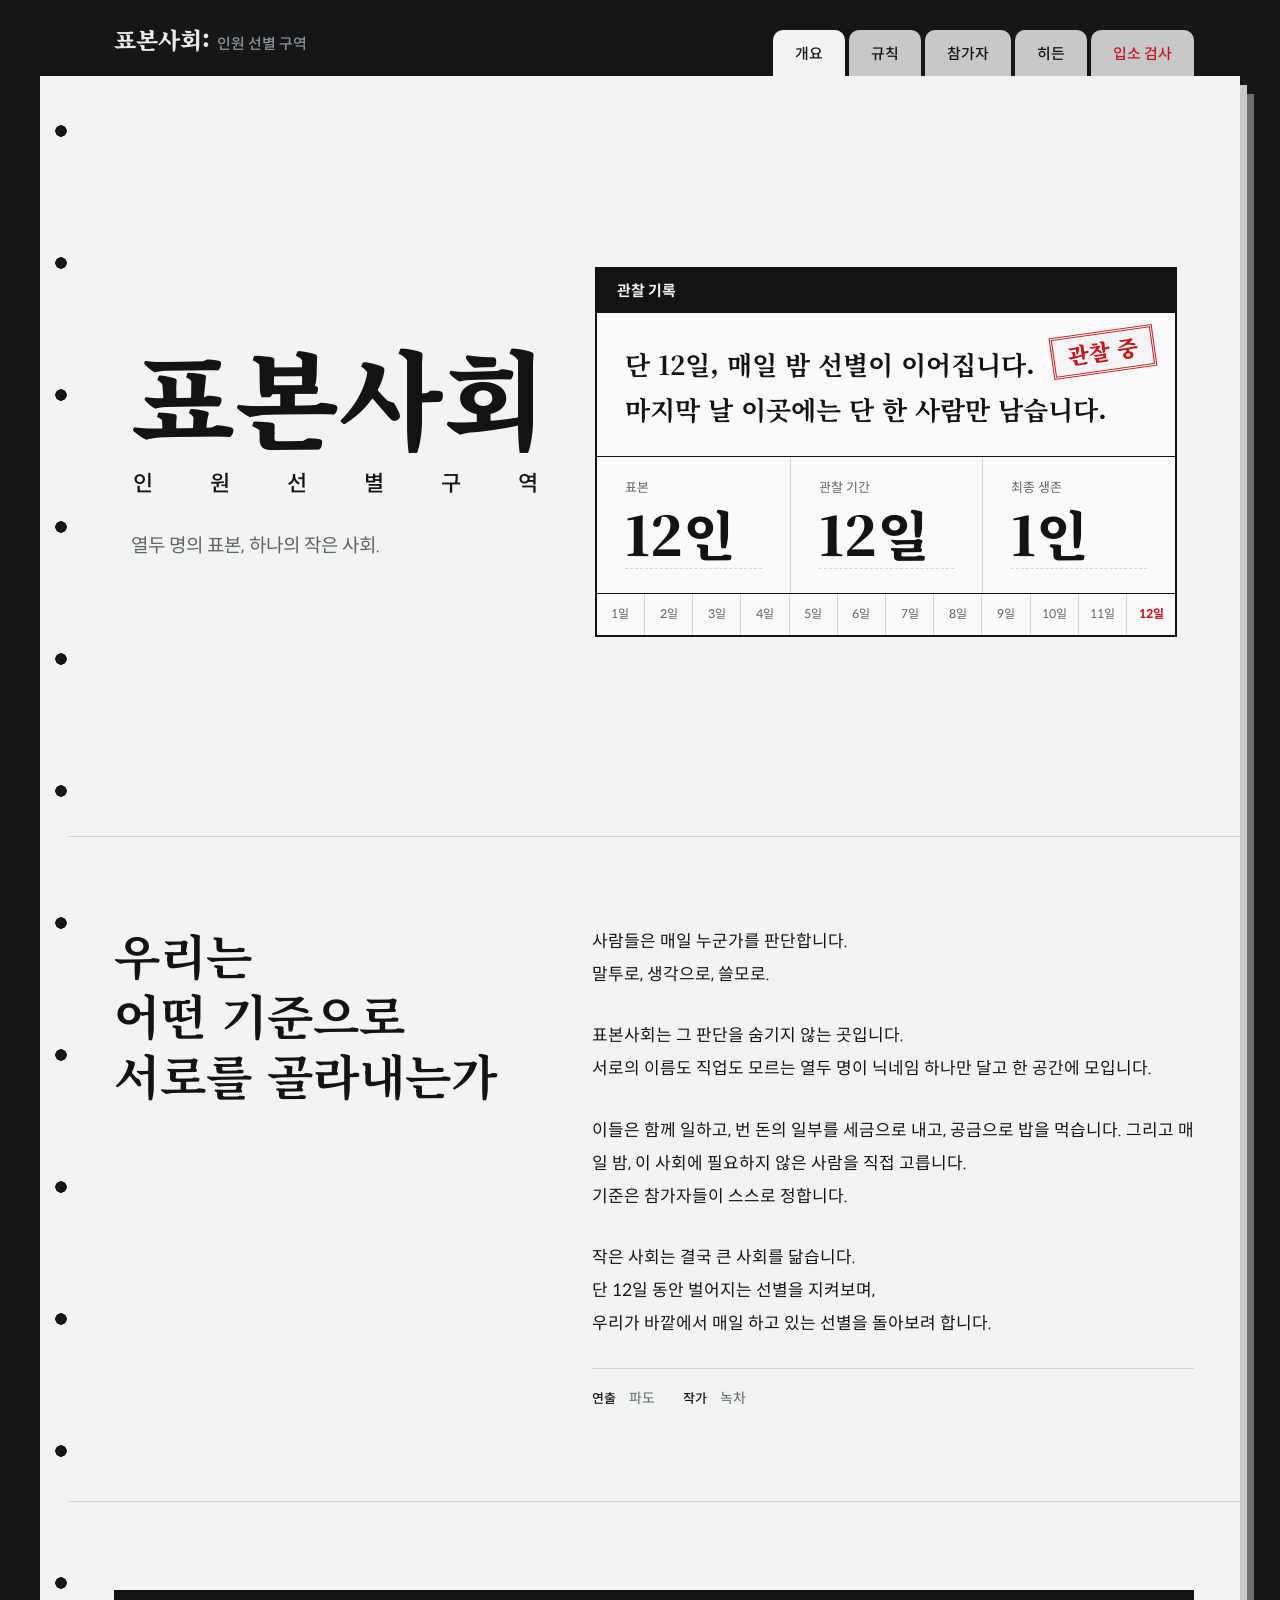
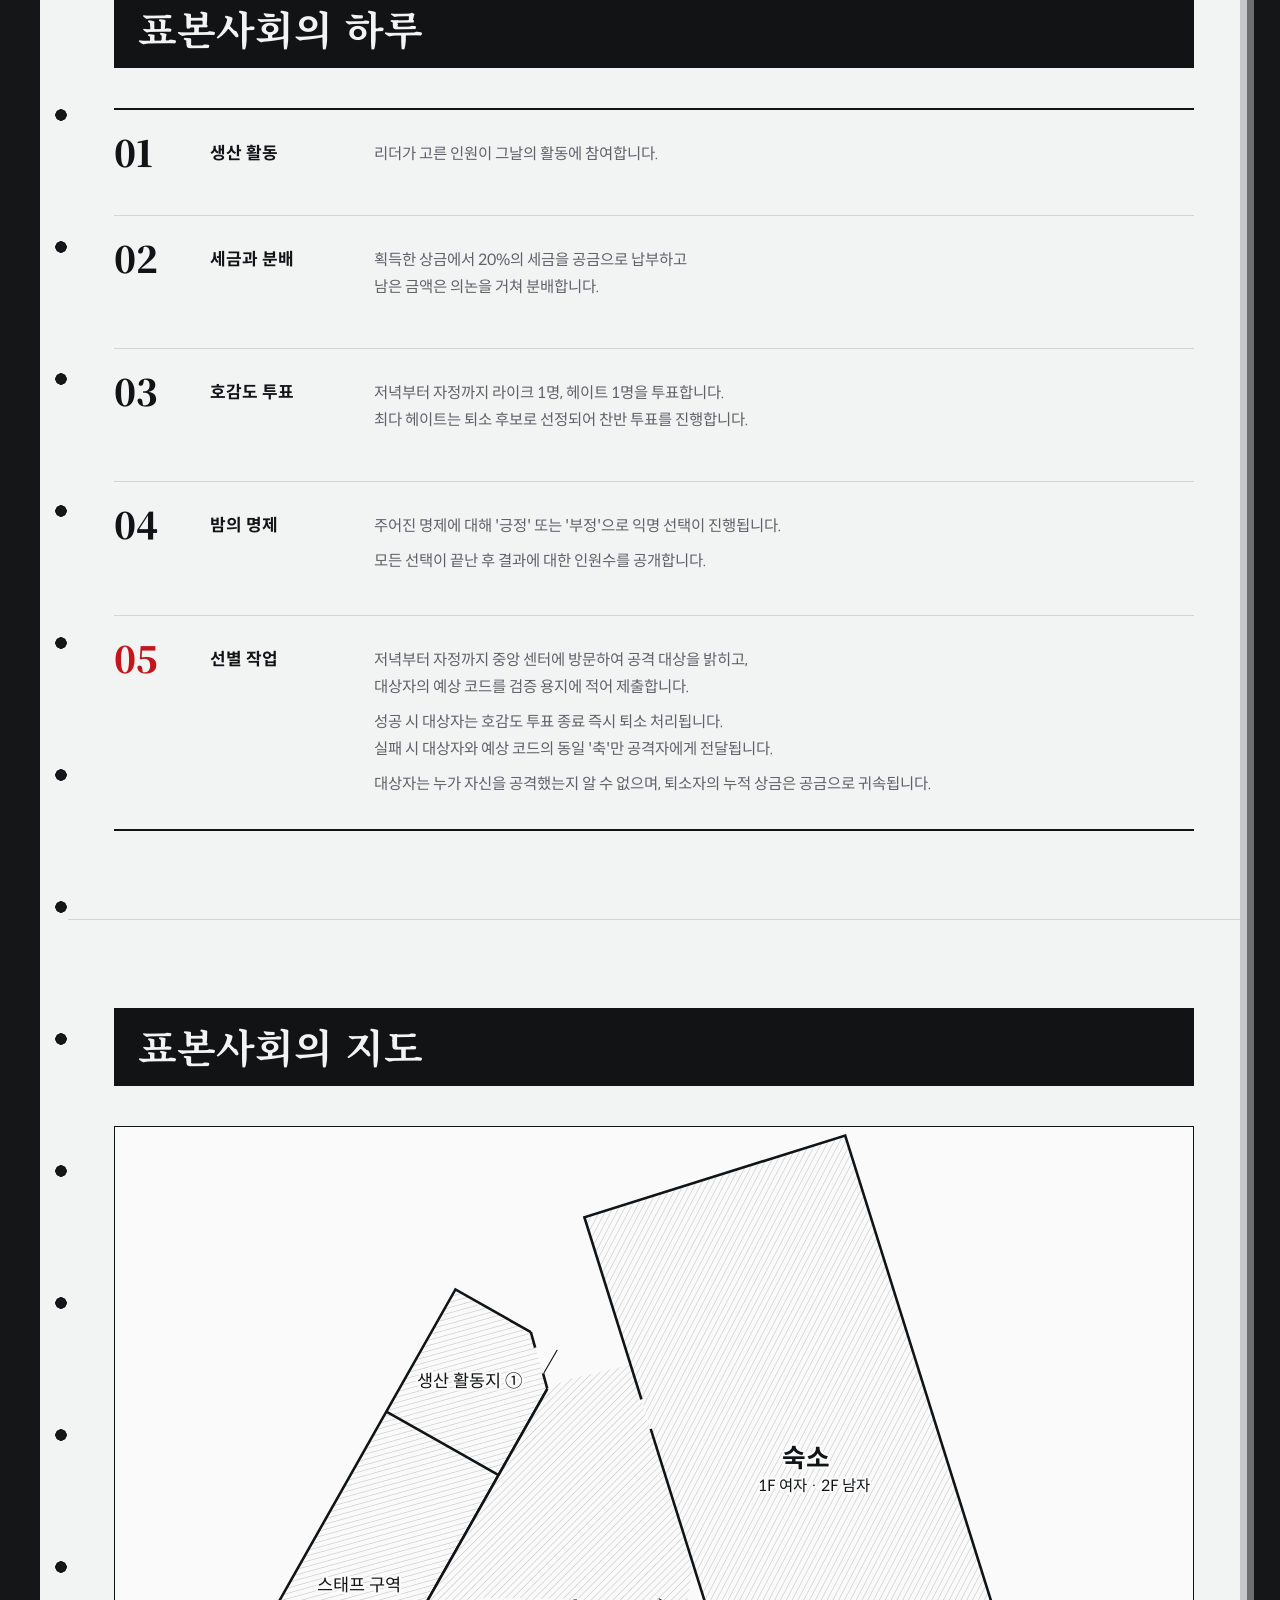
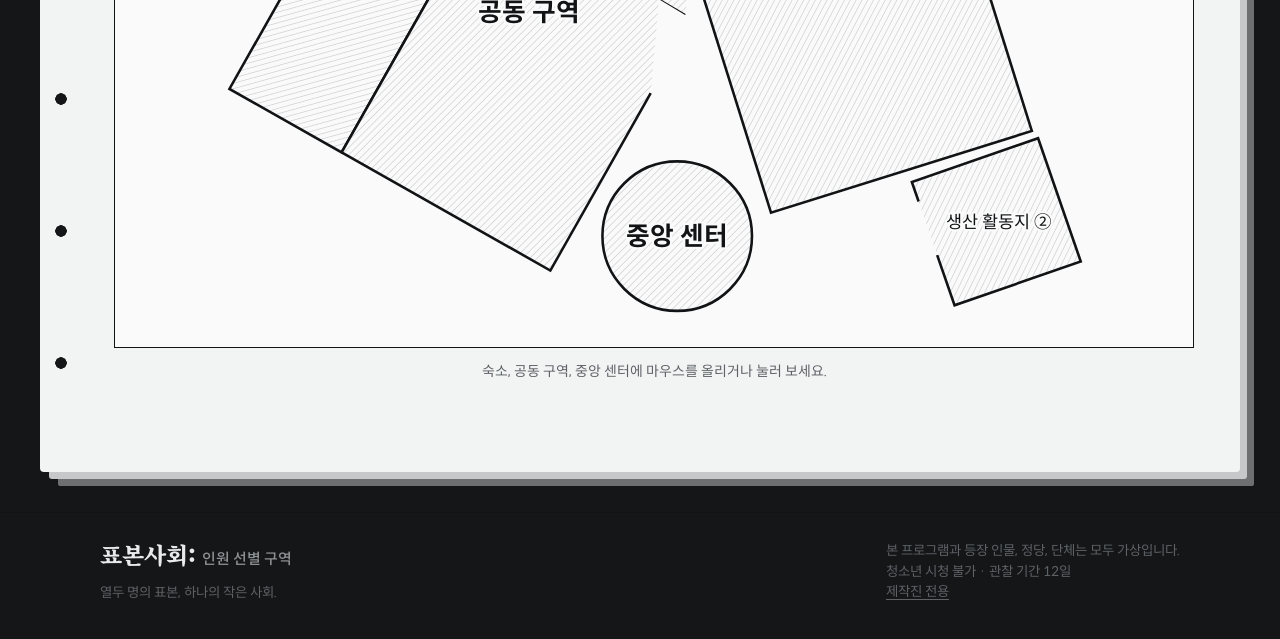
==== commit b7b61ff4: "단어 단위 줄바꿈 해제: 글상자 폭에 맞춰 줄바꿈 Co-Authored-By: Claude Opus 5.5 <noreply@anthropic.com>" ====
--- a/index.html
+++ b/index.html
@@ -39,11 +39,9 @@
 html,body{overflow-x:clip}
 html{scroll-behavior:smooth}
 @media (prefers-reduced-motion:reduce){html{scroll-behavior:auto}}
-body{background:var(--bg);color:var(--ink);font-family:var(--body);font-size:16px;line-height:1.7;margin:0;word-break:keep-all;overflow-wrap:break-word;line-break:strict;-webkit-text-size-adjust:100%}
-p,li,dd,td,blockquote{text-wrap:pretty}
+body{background:var(--bg);color:var(--ink);font-family:var(--body);font-size:16px;line-height:1.7;margin:0;word-break:normal;overflow-wrap:anywhere;line-break:strict;-webkit-text-size-adjust:100%}
 button,input,textarea,dialog,table{word-break:inherit;overflow-wrap:inherit}
-.wd{white-space:nowrap}
-h1,h2,h3{font-weight:700;text-wrap:balance;margin:0;overflow-wrap:break-word;min-width:0}
+h1,h2,h3{font-weight:700;margin:0;overflow-wrap:break-word;min-width:0}
 p{margin:0}
 a{color:inherit}
 .container{max-width:1120px;margin:0 auto;padding-inline:20px}
@@ -192,7 +190,7 @@
 .str-key dl{margin:0;display:grid;gap:6px}
 .str-key dl div{display:grid;grid-template-columns:2em minmax(0,1fr);align-items:baseline}
 .str-key dt{font-family:var(--mono);font-size:18px;color:var(--muted)}
-.str-key dd{margin:0;line-height:1.6;color:var(--muted);word-break:keep-all}
+.str-key dd{margin:0;line-height:1.6;color:var(--muted)}
 .str-key .on dt{color:var(--stamp)}
 .str-key .on dd{color:var(--ink)}
 .credits{display:flex;flex-wrap:wrap;gap:4px 28px;margin-top:32px;padding-top:16px;border-top:1px solid var(--line);font-size:14px;color:var(--muted)}
@@ -550,7 +548,7 @@
     <div class="head-row">
       <a class="brand" href="#top" data-view="home" aria-label="표본사회: 인원 선별 구역"><b>표본사회:</b><span>인원 선별 구역</span></a>
       <nav class="nav" id="nav" aria-label="주 메뉴">
-        <button type="button" data-view="home">개요</button><button type="button" data-view="rules">규칙</button><button type="button" data-view="cast">참가자</button><button type="button" data-view="shadow">히든</button><button type="button" class="nav-cta" data-view="test">입소 검사</button><span class="file-tab" aria-current="page">참가자 파일</span>
+        <button type="button" data-view="home">개요</button><button type="button" data-view="rules">규칙</button><button type="button" data-view="cast">참가자</button><button type="button" data-view="shadow">히든</button><button type="button" class="nav-cta" data-view="test">입소 검사</button><span class="file-tab" id="file-tab" aria-current="page">참가자 파일</span>
       </nav>
       <button class="menu-btn" id="menu-btn" aria-expanded="false" aria-controls="mobile-nav" aria-label="메뉴 열기">
         <svg viewBox="0 0 24 24" fill="none" stroke-width="2"><path d="M3 6h18M3 12h18M3 18h18"/></svg>
@@ -754,7 +752,7 @@
   </div>
 </footer>
 
-<link rel="stylesheet" href="file.css?v=20261112e">
+<link rel="stylesheet" href="file.css?v=20261113b">
 <script src="secrets.js?v=20261112i"></script>
 <script src="file.js?v=20261112h"></script>
 <script src="test.js?v=20261112k"></script>
@@ -885,7 +883,7 @@
     go.disabled=true;err.textContent="";
     pw.value=toEng(pw.value);
     decrypt(SECRETS[lockNo],pw.value).then(function(text){
-      var f=JSON.parse(text);renderFile(document.getElementById("secret-body"),f);curFile=f;
+      var f=JSON.parse(text);renderFile(document.getElementById("secret-body"),f);curFile=f;document.getElementById("file-tab").textContent="참가자 파일·"+f.nick;
       opener=null;closeLock();close();showView("secret");
       if(f.culprit)document.body.classList.add("hidden-mode","no-stamp");
     },function(){err.textContent="암호가 일치하지 않습니다.";pw.select()}).then(function(){go.disabled=false})});
@@ -894,7 +892,7 @@
   window.ssOpenFile=function(no,pass){
     if(!window.crypto||!window.crypto.subtle||!SECRETS[no])return Promise.reject();
     return decrypt(SECRETS[no],toEng(pass)).then(function(text){
-      var f=JSON.parse(text);renderFile(document.getElementById("secret-body"),f);curFile=f;
+      var f=JSON.parse(text);renderFile(document.getElementById("secret-body"),f);curFile=f;document.getElementById("file-tab").textContent="참가자 파일·"+f.nick;
       showView("secret");if(f.culprit)document.body.classList.add("hidden-mode","no-stamp")})};
 
   /* PDF로 저장: 브라우저 인쇄 창 → 'PDF로 저장' */
@@ -939,34 +937,6 @@
 dlg.addEventListener("close",function(){if(op&&op.focus)op.focus()});
 })();
 </script>
-<script>
-(function(){
-var SKIP={SCRIPT:1,STYLE:1,SVG:1,TEXTAREA:1,INPUT:1,TITLE:1};
-function wrap(root){
-  var w=document.createTreeWalker(root,NodeFilter.SHOW_TEXT,{acceptNode:function(n){
-    if(!/[가-힣]/.test(n.nodeValue))return NodeFilter.FILTER_REJECT;
-    if(/flex|grid/.test(getComputedStyle(n.parentNode).display))return NodeFilter.FILTER_REJECT;
-    for(var e=n.parentNode;e&&e!==document.body;e=e.parentNode){
-      if(SKIP[e.nodeName.toUpperCase()]||(e.classList&&e.classList.contains('wd'))||e.id==='secret-body')return NodeFilter.FILTER_REJECT;
-    }
-    return NodeFilter.FILTER_ACCEPT;}});
-  var list=[],n;while(n=w.nextNode())list.push(n);
-  list.forEach(function(t){
-    var parts=t.nodeValue.split(/(\s+)/),f=document.createDocumentFragment();
-    parts.forEach(function(x){
-      if(!x)return;
-      if(/^\s+$/.test(x)||x.length>16){f.appendChild(document.createTextNode(x));return;}
-      var sp=document.createElement('span');sp.className='wd';sp.textContent=x;f.appendChild(sp);
-    });
-    t.parentNode.replaceChild(f,t);
-  });
-}
-var busy=false;
-function run(){busy=true;wrap(document.body);busy=false;}
-run();
-new MutationObserver(function(){if(!busy){busy=true;setTimeout(run,0);}}).observe(document.body,{childList:true,subtree:true,characterData:true});
-})();
-</script>
 
 
 </body></html>
--- a/file.css
+++ b/file.css
@@ -144,3 +144,7 @@
 #secret .night-tbl .seen{margin-top:10px;padding-top:10px;border-top:1px dashed var(--line);color:var(--muted)}
 #secret .night-tbl,#secret .night-tbl:not(.four){min-width:0}
 @media (max-width:640px){#secret .night-tbl:not(.four) th:nth-child(2){width:5.5rem}#secret .night-tbl td.day{width:3.6rem}}
+/* 6일차 밤: 시간 칸 줄이고 장소 칸 넓힘 */
+#secret .night-tbl td.day{width:4.2em}
+#secret .night-tbl:not(.four) th:nth-child(2){width:14rem}
+@media (max-width:640px){#secret .night-tbl td.day{width:3rem}#secret .night-tbl:not(.four) th:nth-child(2){width:7rem}}
